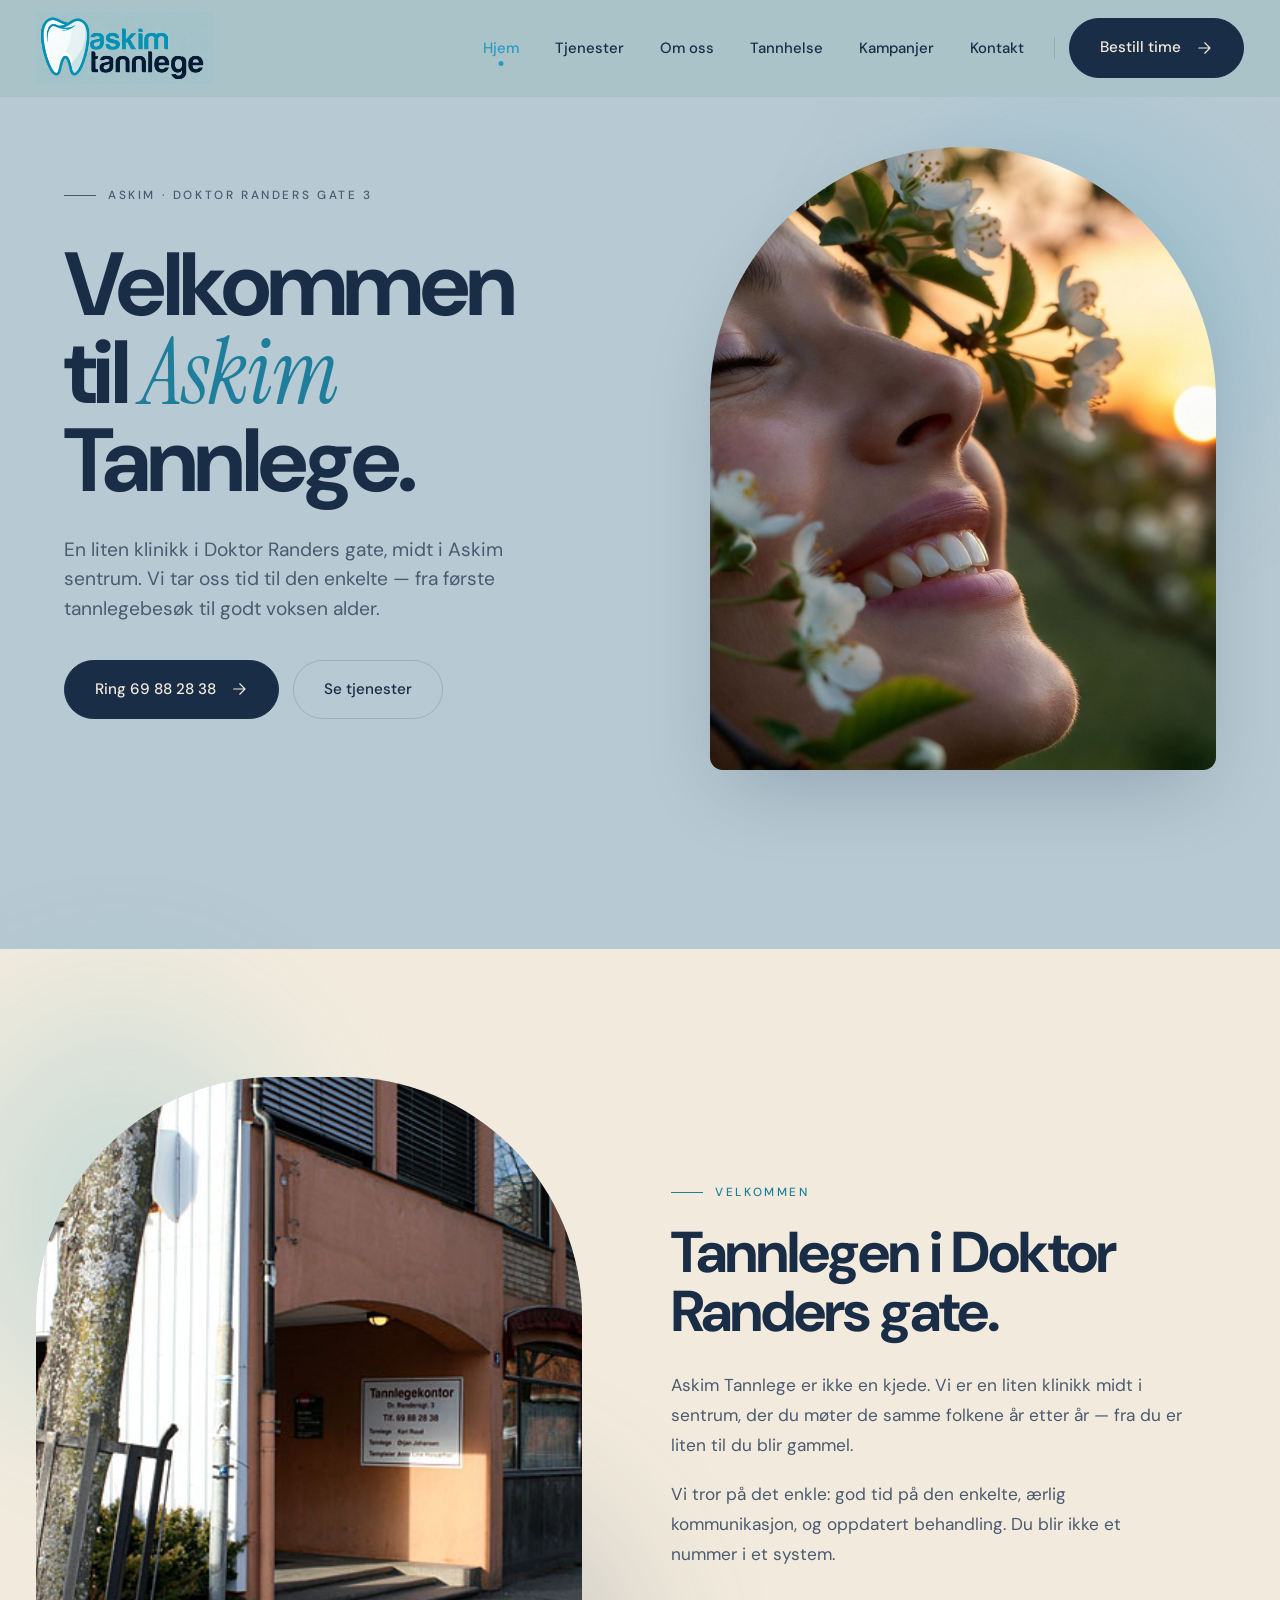
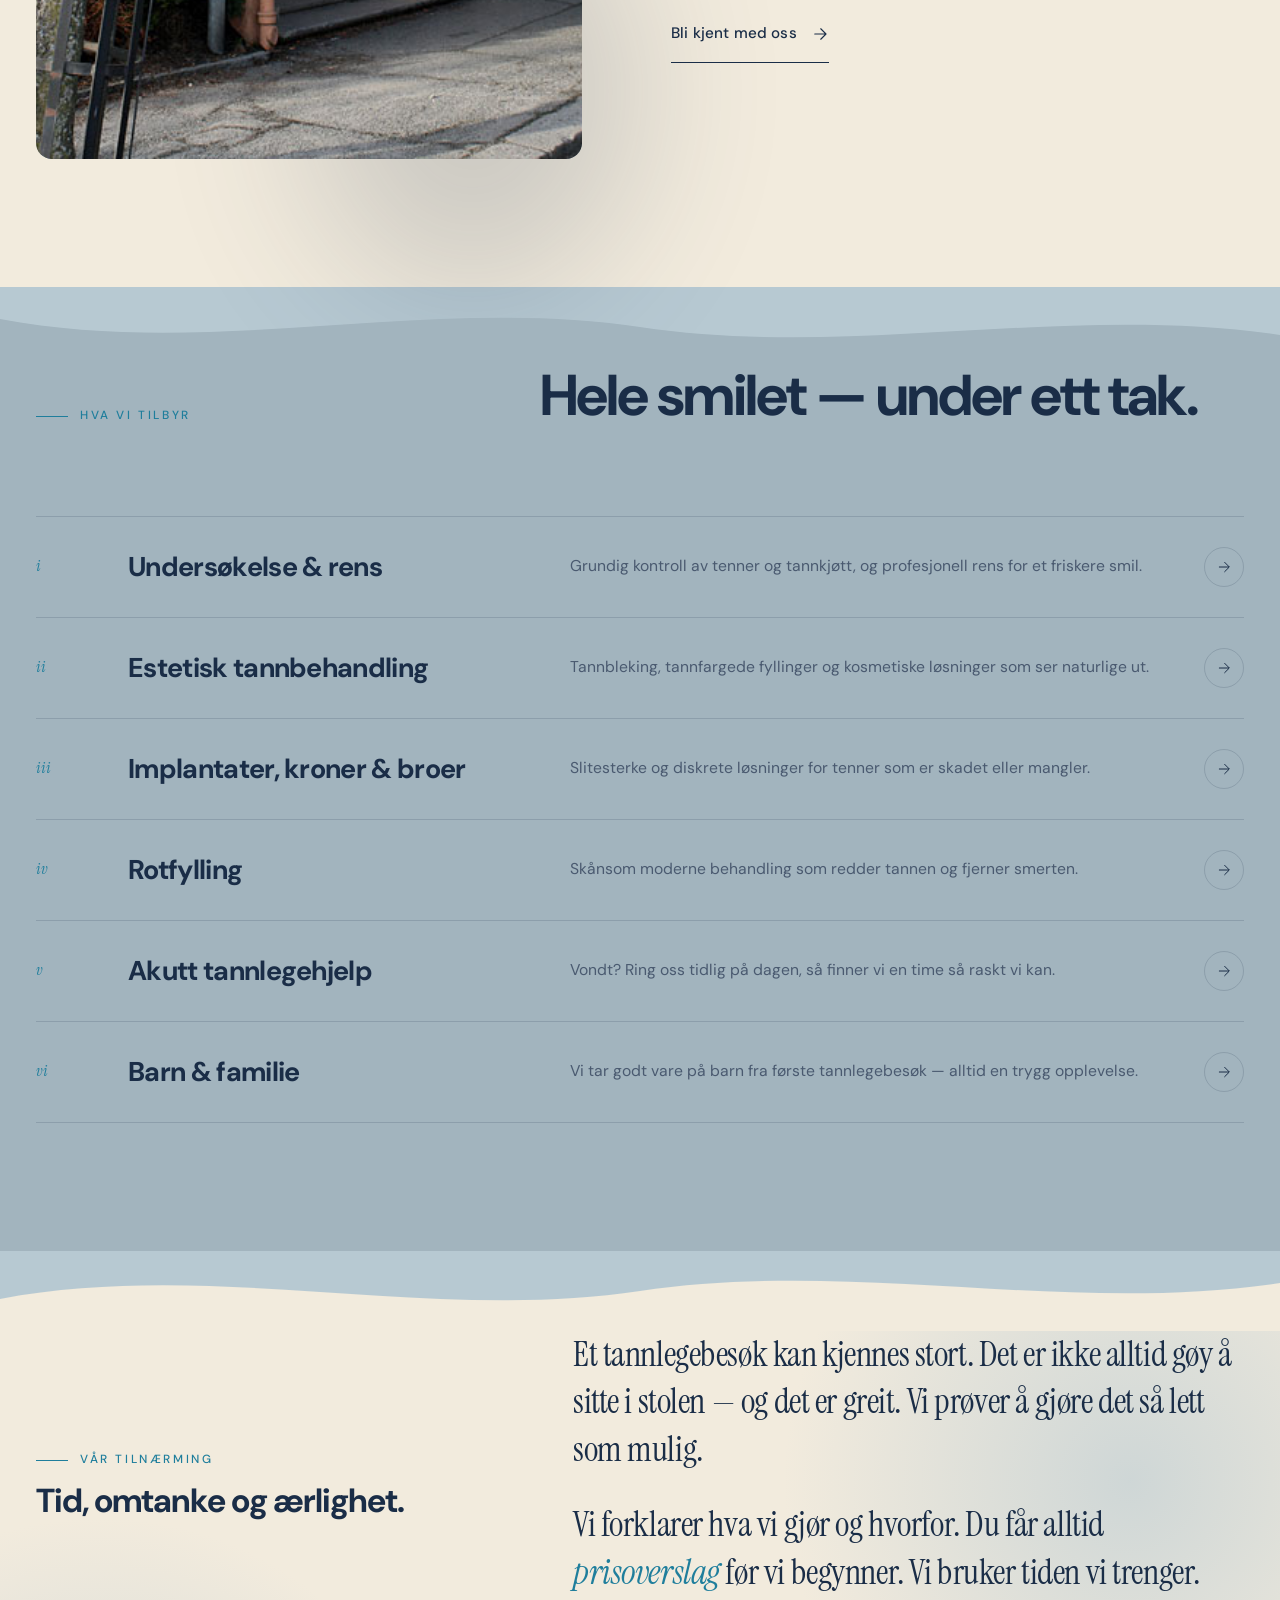
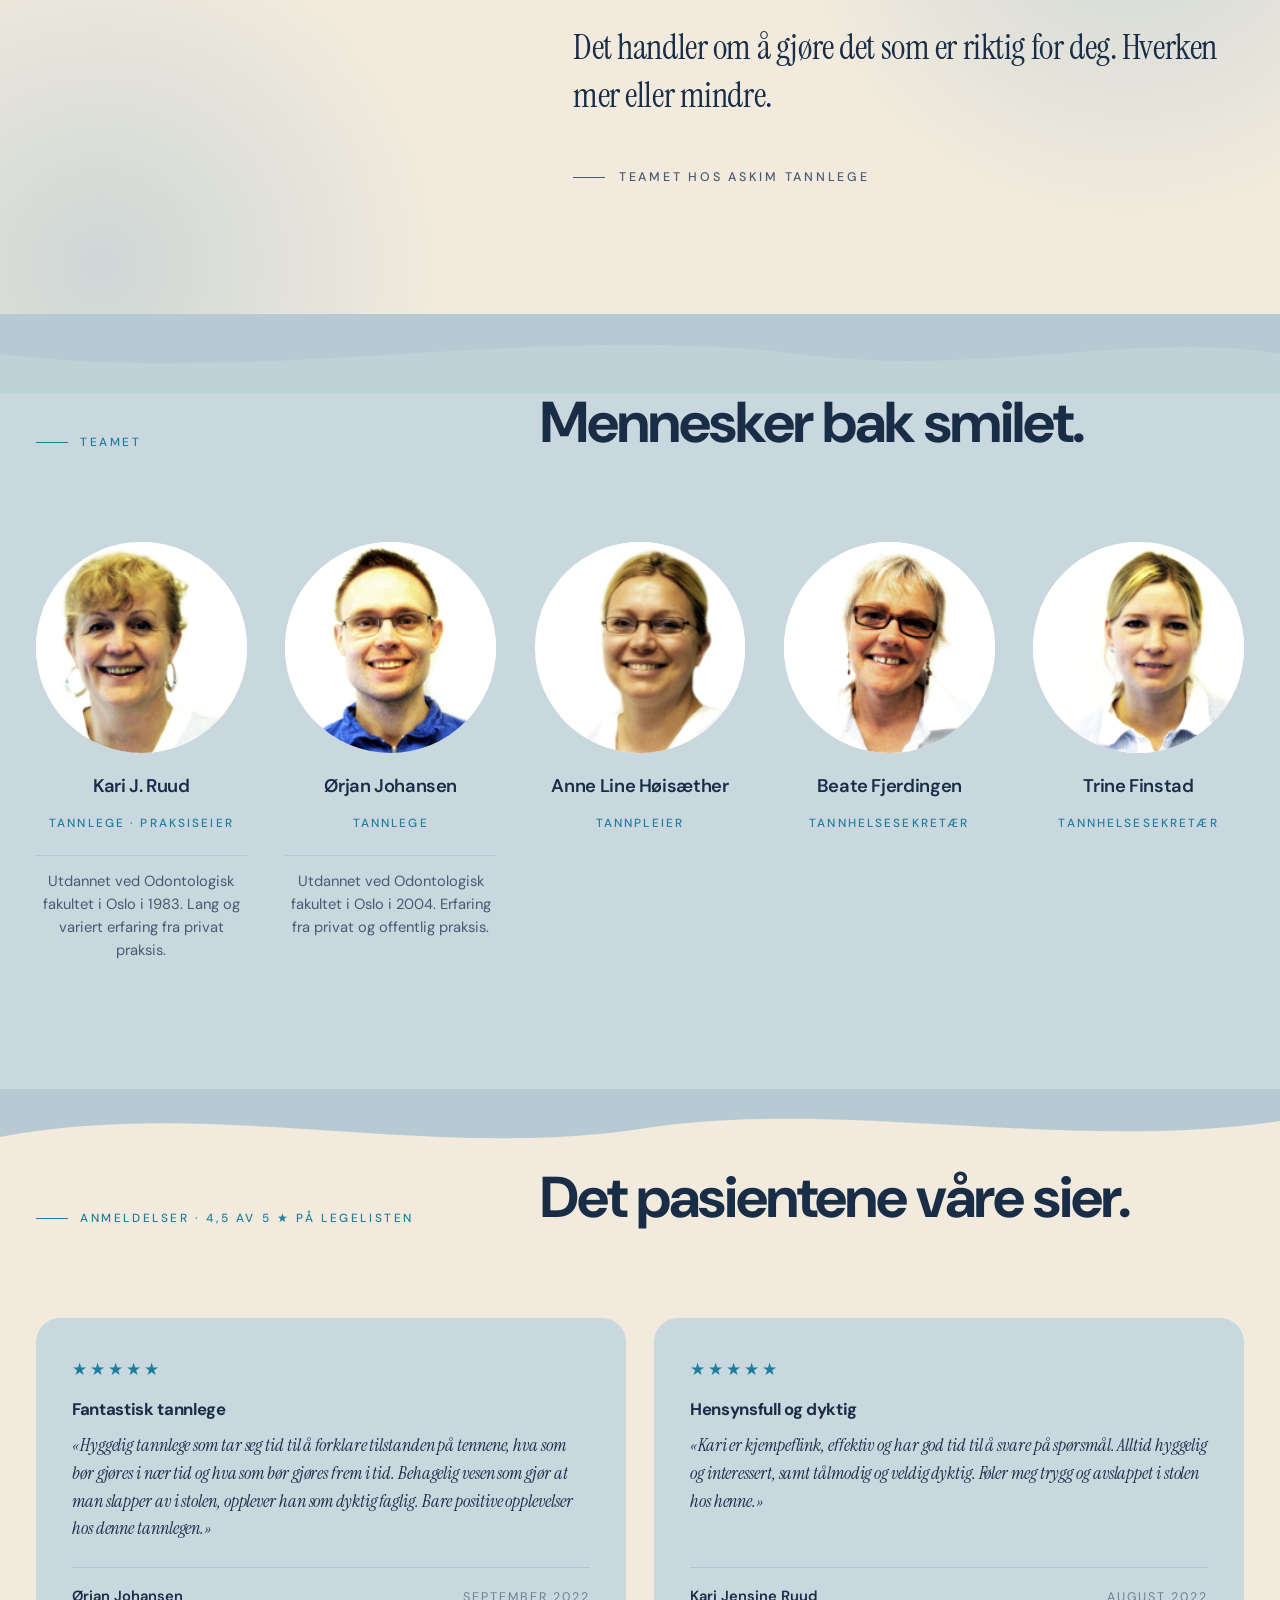
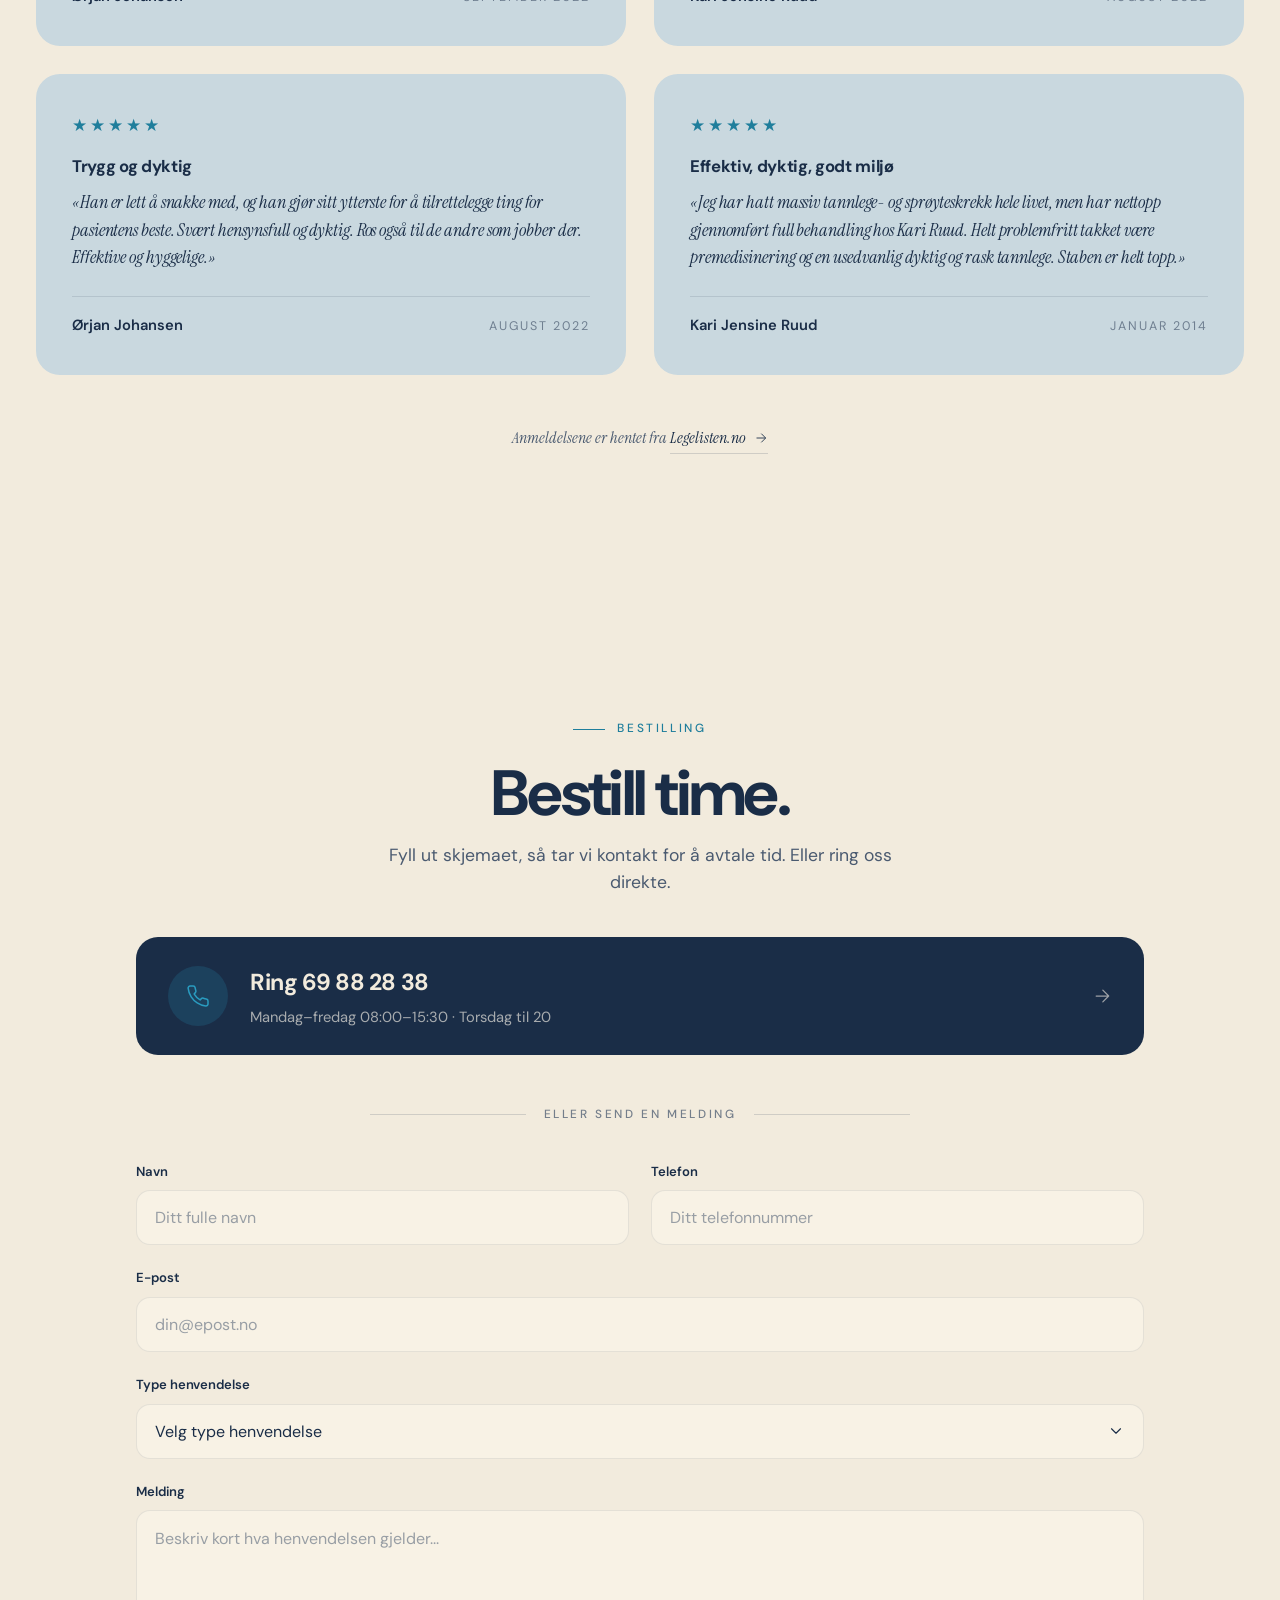
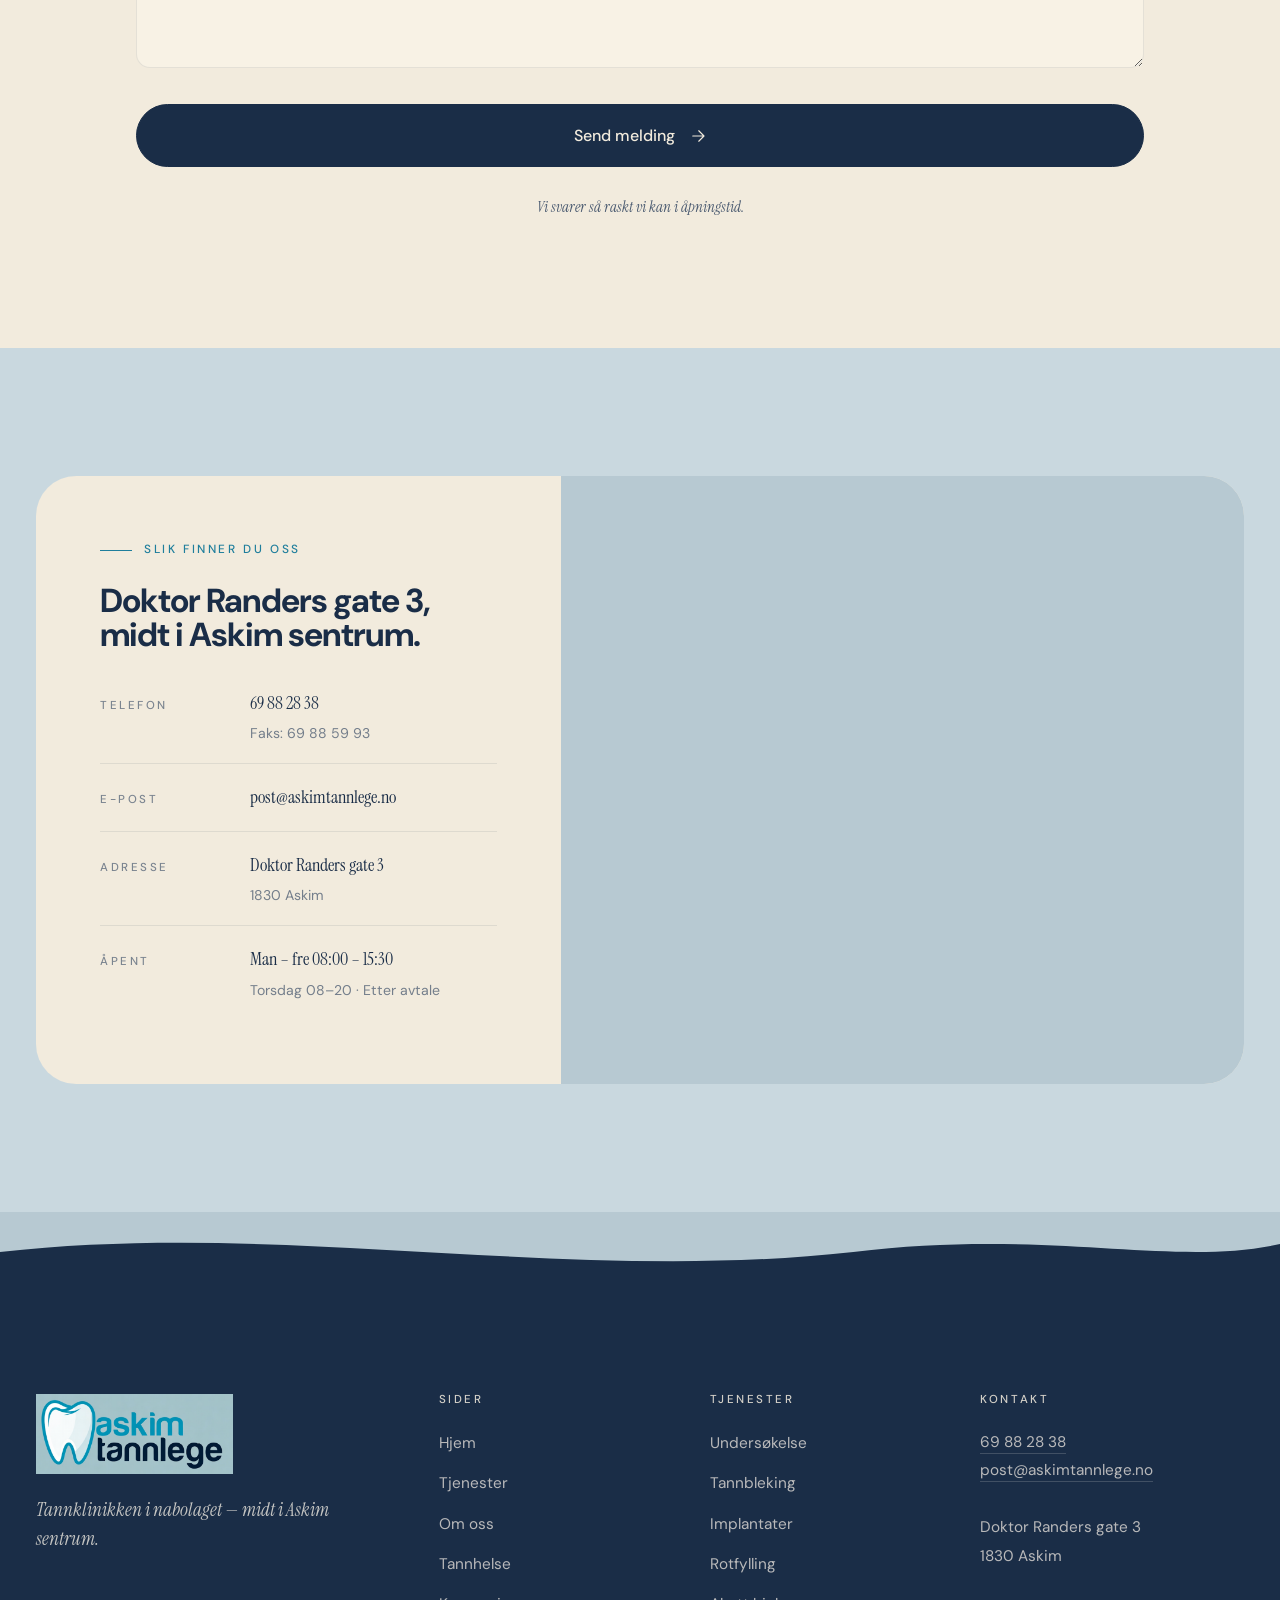
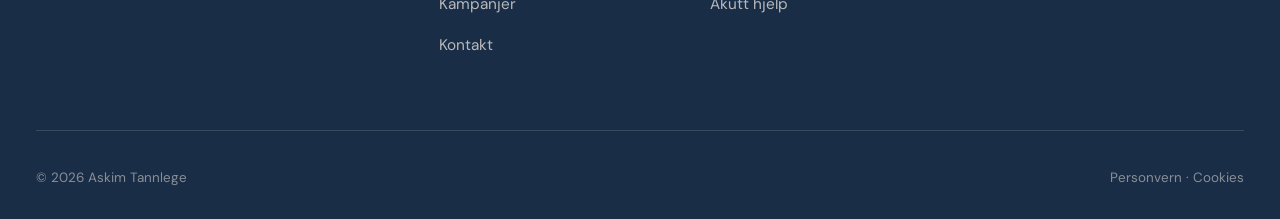
==== index.html @ 73af61c4 "Initial commit — Askim Tannlege nettside Editorial dental clinic website with split hero, team grid," ====
<!DOCTYPE html>
<html lang="nb">
<head>
  <meta charset="UTF-8">
  <meta name="viewport" content="width=device-width, initial-scale=1.0">
  <title>Askim Tannlege — Tannklinikk i Askim sentrum</title>
  <meta name="description" content="Askim Tannlege — en liten klinikk i Doktor Randers gate 3, midt i Askim sentrum.">
  <meta name="theme-color" content="#1A2D47">

  <meta property="og:title" content="Askim Tannlege">
  <meta property="og:description" content="For et godt smil — gjennom hele livet.">
  <meta property="og:type" content="website">
  <meta property="og:image" content="assets/images/hero-smile.jpg">

  <link rel="icon" type="image/png" href="assets/images/logo.png?v=2">
  <link rel="apple-touch-icon" href="assets/images/logo.png?v=2">
  <link rel="preload" as="image" href="assets/images/hero-smile.jpg">

  <link rel="preconnect" href="https://fonts.googleapis.com">
  <link rel="preconnect" href="https://fonts.gstatic.com" crossorigin>
  <link href="https://fonts.googleapis.com/css2?family=Instrument+Serif:ital@0;1&family=DM+Sans:opsz,wght@9..40,400;9..40,500;9..40,600;9..40,700&display=swap" rel="stylesheet">

  <link rel="stylesheet" href="assets/css/styles.css">

  <script type="application/ld+json">
  {
    "@context": "https://schema.org",
    "@type": "Dentist",
    "name": "Askim Tannlege",
    "image": "assets/images/logo.png?v=2",
    "address": {"@type": "PostalAddress", "streetAddress": "Doktor Randers gate 3", "addressLocality": "Askim", "postalCode": "1830", "addressCountry": "NO"},
    "telephone": "+47 69 88 28 38",
    "email": "post@askimtannlege.no",
    "url": "https://www.askimtannlege.no",
    "openingHoursSpecification": [
      {"@type": "OpeningHoursSpecification", "dayOfWeek": ["Monday","Tuesday","Wednesday","Friday"], "opens": "08:00", "closes": "15:30"},
      {"@type": "OpeningHoursSpecification", "dayOfWeek": "Thursday", "opens": "08:00", "closes": "20:00"}
    ]
  }
  </script>
</head>
<body>

  <!-- SVG defs (reused tooth icon) -->
  <svg width="0" height="0" style="position:absolute" aria-hidden="true">
    <defs>
      <symbol id="tooth" viewBox="0 0 100 110">
        <path d="M50 6 C 26 6, 12 22, 12 44 C 12 62, 20 78, 28 95 C 32 104, 36 106, 40 106 C 44 106, 46 96, 47 82 C 48 73, 49 71, 50 71 C 51 71, 52 73, 53 82 C 54 96, 56 106, 60 106 C 64 106, 68 104, 72 95 C 80 78, 88 62, 88 44 C 88 22, 74 6, 50 6 Z"
          fill="#FFFFFF" stroke="#2A9CC0" stroke-width="2.4" stroke-linejoin="round"/>
        <path d="M28 25 C 32 17, 40 13, 48 16" stroke="#FFFFFF" stroke-width="3.2" fill="none" stroke-linecap="round" opacity="0.9"/>
        <path d="M24 36 C 26 30, 30 26, 34 24" stroke="#FFFFFF" stroke-width="2" fill="none" stroke-linecap="round" opacity="0.5"/>
      </symbol>
      <symbol id="arr" viewBox="0 0 24 24">
        <path d="M5 12h14M13 5l7 7-7 7" fill="none" stroke="currentColor" stroke-width="1.5" stroke-linecap="round" stroke-linejoin="round"/>
      </symbol>
    </defs>
  </svg>

  <!-- Header -->
  <header class="site-header transparent" data-hero-mode>
    <div class="wrap header-row">
      <a href="index.html" class="brand">
        <img src="assets/images/logo.png?v=2" alt="Askim Tannlege">
      </a>

      <nav class="nav" aria-label="Hovedmeny">
        <a href="index.html" class="active">Hjem</a>
        <a href="tjenester.html">Tjenester</a>
        <a href="om.html">Om oss</a>
        <a href="info.html">Tannhelse</a>
        <a href="kampanjer.html">Kampanjer</a>
        <a href="hvor.html">Kontakt</a>
        <span class="nav-divider"></span>
        <span class="nav-cta">
          <a href="#bestill" class="btn btn-dark">Bestill time<span class="arr"><svg><use href="#arr"/></svg></span></a>
        </span>
      </nav>

      <button class="menu-toggle" aria-label="Åpne meny" aria-expanded="false">
        <span></span><span></span><span></span>
      </button>
    </div>
  </header>

  <!-- Hero -->
  <section class="hero">
    <div class="hero-grid">
      <div class="hero-left">
        <span class="hero-eyebrow">Askim · Doktor Randers gate 3</span>
        <h1>Velkommen til <span class="it">Askim</span> Tannlege.</h1>
        <p class="hero-lede">En liten klinikk i Doktor Randers gate, midt i Askim sentrum. Vi tar oss tid til den enkelte — fra første tannlegebesøk til godt voksen alder.</p>
        <div class="hero-cta">
          <a href="tel:+4769882838" class="btn btn-dark">
            Ring 69 88 28 38
            <span class="arr"><svg><use href="#arr"/></svg></span>
          </a>
          <a href="tjenester.html" class="btn btn-outline">Se tjenester</a>
        </div>
      </div>
      <div class="hero-right">
        <div class="hero-right-deco"></div>
        <img class="hero-right-img" src="assets/images/hero-smile.jpg" alt="Et naturlig smil i ettermiddagslys">
      </div>
    </div>
  </section>

  <!-- Welcome -->
  <section class="welcome">
    <div class="wrap">
      <div class="welcome-grid">
        <div style="position:relative;">
          <div class="welcome-img-deco d1"></div>
          <div class="welcome-img-deco d2"></div>
          <figure class="welcome-img reveal">
            <img src="assets/images/clinic-exterior.jpg" alt="Inngangen til Askim Tannlege i Doktor Randers gate 3" loading="lazy">
          </figure>
        </div>

        <div class="welcome-text reveal">
          <span class="eyebrow">Velkommen</span>
          <h2>Tannlegen i Doktor Randers gate.</h2>
          <p>Askim Tannlege er ikke en kjede. Vi er en liten klinikk midt i sentrum, der du møter de samme folkene år etter år — fra du er liten til du blir gammel.</p>
          <p>Vi tror på det enkle: god tid på den enkelte, ærlig kommunikasjon, og oppdatert behandling. Du blir ikke et nummer i et system.</p>
          <a href="om.html" class="btn btn-link">
            Bli kjent med oss
            <span class="arr"><svg><use href="#arr"/></svg></span>
          </a>
        </div>
      </div>
    </div>
  </section>

  <!-- Wave: cream → blue -->
  <div class="wave" aria-hidden="true">
    <svg viewBox="0 0 1440 80" preserveAspectRatio="none">
      <path d="M0,32 C240,72 480,8 720,40 C960,72 1200,16 1440,48 L1440,80 L0,80 Z" fill="#A2B4BE"/>
    </svg>
  </div>

  <!-- Treatments -->
  <section class="treatments" style="padding-top:0;">
    <div class="wrap">
      <div class="section-head reveal">
        <span class="eyebrow">Hva vi tilbyr</span>
        <h2>Hele smilet — under ett tak.</h2>
      </div>

      <div class="treatments-list reveal">
        <a class="treatment" href="tjenester.html">
          <div class="treatment-num">i</div>
          <div class="treatment-title">Undersøkelse &amp; rens</div>
          <div class="treatment-desc">Grundig kontroll av tenner og tannkjøtt, og profesjonell rens for et friskere smil.</div>
          <div class="treatment-arr"><svg><use href="#arr"/></svg></div>
        </a>
        <a class="treatment" href="tjenester.html">
          <div class="treatment-num">ii</div>
          <div class="treatment-title">Estetisk tannbehandling</div>
          <div class="treatment-desc">Tannbleking, tannfargede fyllinger og kosmetiske løsninger som ser naturlige ut.</div>
          <div class="treatment-arr"><svg><use href="#arr"/></svg></div>
        </a>
        <a class="treatment" href="tjenester.html">
          <div class="treatment-num">iii</div>
          <div class="treatment-title">Implantater, kroner &amp; broer</div>
          <div class="treatment-desc">Slitesterke og diskrete løsninger for tenner som er skadet eller mangler.</div>
          <div class="treatment-arr"><svg><use href="#arr"/></svg></div>
        </a>
        <a class="treatment" href="tjenester.html">
          <div class="treatment-num">iv</div>
          <div class="treatment-title">Rotfylling</div>
          <div class="treatment-desc">Skånsom moderne behandling som redder tannen og fjerner smerten.</div>
          <div class="treatment-arr"><svg><use href="#arr"/></svg></div>
        </a>
        <a class="treatment" href="tjenester.html">
          <div class="treatment-num">v</div>
          <div class="treatment-title">Akutt tannlegehjelp</div>
          <div class="treatment-desc">Vondt? Ring oss tidlig på dagen, så finner vi en time så raskt vi kan.</div>
          <div class="treatment-arr"><svg><use href="#arr"/></svg></div>
        </a>
        <a class="treatment" href="tjenester.html">
          <div class="treatment-num">vi</div>
          <div class="treatment-title">Barn &amp; familie</div>
          <div class="treatment-desc">Vi tar godt vare på barn fra første tannlegebesøk — alltid en trygg opplevelse.</div>
          <div class="treatment-arr"><svg><use href="#arr"/></svg></div>
        </a>
      </div>
    </div>
  </section>

  <!-- Wave: blue → cream -->
  <div class="wave" aria-hidden="true">
    <svg viewBox="0 0 1440 80" preserveAspectRatio="none">
      <path d="M0,48 C240,8 480,72 720,40 C960,8 1200,64 1440,32 L1440,80 L0,80 Z" fill="#F2EBDD"/>
    </svg>
  </div>

  <!-- Manifesto -->
  <section class="manifesto" style="padding-top:0;">
    <div class="manifesto-deco d1"></div>
    <div class="manifesto-deco d2"></div>

    <div class="wrap">
      <div class="manifesto-grid">
        <div class="manifesto-meta reveal">
          <span class="eyebrow">Vår tilnærming</span>
          <h2>Tid, omtanke og ærlighet.</h2>
        </div>

        <div class="manifesto-body reveal">
          <p>Et tannlegebesøk kan kjennes stort. Det er ikke alltid gøy å sitte i stolen — og det er greit. Vi prøver å gjøre det så lett som mulig.</p>
          <p>Vi forklarer hva vi gjør og hvorfor. Du får alltid <em>prisoverslag</em> før vi begynner. Vi bruker tiden vi trenger.</p>
          <p>Det handler om å gjøre det som er riktig for deg. Hverken mer eller mindre.</p>

          <div class="manifesto-sig">Teamet hos Askim Tannlege</div>
        </div>
      </div>
    </div>
  </section>

  <!-- Wave: cream → blue-soft -->
  <div class="wave" aria-hidden="true">
    <svg viewBox="0 0 1440 80" preserveAspectRatio="none">
      <path d="M0,40 C300,72 600,8 900,40 C1100,64 1280,16 1440,40 L1440,80 L0,80 Z" fill="#BDD3D7"/>
    </svg>
  </div>

  <!-- Team -->
  <section class="team-section" style="padding-top:0;">
    <div class="wrap">
      <div class="section-head reveal">
        <span class="eyebrow">Teamet</span>
        <h2>Mennesker bak smilet.</h2>
      </div>

      <div class="team-grid reveal">
        <div class="member">
          <div class="member-portrait"><img src="assets/images/team/kari.png" alt="Kari J. Ruud" loading="lazy"></div>
          <div class="member-info">
            <div class="member-name">Kari J. Ruud</div>
            <div class="member-role">Tannlege · Praksiseier</div>
          </div>
          <p class="member-bio">Utdannet ved Odontologisk fakultet i Oslo i 1983. Lang og variert erfaring fra privat praksis.</p>
        </div>
        <div class="member">
          <div class="member-portrait"><img src="assets/images/team/orjan.png" alt="Ørjan Johansen" loading="lazy"></div>
          <div class="member-info">
            <div class="member-name">Ørjan Johansen</div>
            <div class="member-role">Tannlege</div>
          </div>
          <p class="member-bio">Utdannet ved Odontologisk fakultet i Oslo i 2004. Erfaring fra privat og offentlig praksis.</p>
        </div>
        <div class="member">
          <div class="member-portrait"><img src="assets/images/team/anne-line.png" alt="Anne Line Høisæther" loading="lazy"></div>
          <div class="member-info">
            <div class="member-name">Anne Line Høisæther</div>
            <div class="member-role">Tannpleier</div>
          </div>
        </div>
        <div class="member">
          <div class="member-portrait"><img src="assets/images/team/beate.png" alt="Beate Fjerdingen" loading="lazy"></div>
          <div class="member-info">
            <div class="member-name">Beate Fjerdingen</div>
            <div class="member-role">Tannhelsesekretær</div>
          </div>
        </div>
        <div class="member">
          <div class="member-portrait"><img src="assets/images/team/trine.png" alt="Trine Finstad" loading="lazy"></div>
          <div class="member-info">
            <div class="member-name">Trine Finstad</div>
            <div class="member-role">Tannhelsesekretær</div>
          </div>
        </div>
      </div>
    </div>
  </section>

  <!-- Wave: blue-soft → cream -->
  <div class="wave" aria-hidden="true">
    <svg viewBox="0 0 1440 80" preserveAspectRatio="none"><path d="M0,48 C240,8 480,72 720,40 C940,8 1200,64 1440,32 L1440,80 L0,80 Z" fill="#F2EBDD"/></svg>
  </div>

  <!-- Reviews -->
  <section class="reviews-section">
    <div class="wrap">
      <div class="section-head reveal">
        <span class="eyebrow">Anmeldelser · 4,5 av 5 ★ på Legelisten</span>
        <h2>Det pasientene våre sier.</h2>
      </div>

      <div class="reviews-grid reveal">

        <article class="review-card">
          <div class="review-stars" aria-label="5 av 5 stjerner">★★★★★</div>
          <h3 class="review-title">Fantastisk tannlege</h3>
          <p class="review-quote">«Hyggelig tannlege som tar seg tid til å forklare tilstanden på tennene, hva som bør gjøres i nær tid og hva som bør gjøres frem i tid. Behagelig vesen som gjør at man slapper av i stolen, opplever han som dyktig faglig. Bare positive opplevelser hos denne tannlegen.»</p>
          <footer class="review-meta">
            <strong>Ørjan Johansen</strong>
            <span>September 2022</span>
          </footer>
        </article>

        <article class="review-card">
          <div class="review-stars" aria-label="5 av 5 stjerner">★★★★★</div>
          <h3 class="review-title">Hensynsfull og dyktig</h3>
          <p class="review-quote">«Kari er kjempeflink, effektiv og har god tid til å svare på spørsmål. Alltid hyggelig og interessert, samt tålmodig og veldig dyktig. Føler meg trygg og avslappet i stolen hos henne.»</p>
          <footer class="review-meta">
            <strong>Kari Jensine Ruud</strong>
            <span>August 2022</span>
          </footer>
        </article>

        <article class="review-card">
          <div class="review-stars" aria-label="5 av 5 stjerner">★★★★★</div>
          <h3 class="review-title">Trygg og dyktig</h3>
          <p class="review-quote">«Han er lett å snakke med, og han gjør sitt ytterste for å tilrettelegge ting for pasientens beste. Svært hensynsfull og dyktig. Ros også til de andre som jobber der. Effektive og hyggelige.»</p>
          <footer class="review-meta">
            <strong>Ørjan Johansen</strong>
            <span>August 2022</span>
          </footer>
        </article>

        <article class="review-card">
          <div class="review-stars" aria-label="5 av 5 stjerner">★★★★★</div>
          <h3 class="review-title">Effektiv, dyktig, godt miljø</h3>
          <p class="review-quote">«Jeg har hatt massiv tannlege- og sprøyteskrekk hele livet, men har nettopp gjennomført full behandling hos Kari Ruud. Helt problemfritt takket være premedisinering og en usedvanlig dyktig og rask tannlege. Staben er helt topp.»</p>
          <footer class="review-meta">
            <strong>Kari Jensine Ruud</strong>
            <span>Januar 2014</span>
          </footer>
        </article>

      </div>

      <p class="reviews-source reveal">
        Anmeldelsene er hentet fra
        <a href="https://www.legelisten.no/klinikker/5341-askimtannlege" target="_blank" rel="noopener">
          Legelisten.no
          <span class="arr"><svg><use href="#arr"/></svg></span>
        </a>
      </p>
    </div>
  </section>

  <!-- Bestill time -->
  <section class="book-section" id="bestill">
    <div class="wrap-sm">
      <div class="book-head reveal">
        <span class="eyebrow">Bestilling</span>
        <h2>Bestill time.</h2>
        <p>Fyll ut skjemaet, så tar vi kontakt for å avtale tid. Eller ring oss direkte.</p>
      </div>

      <a href="tel:+4769882838" class="phone-card reveal">
        <span class="phone-icon" aria-hidden="true">
          <svg viewBox="0 0 24 24" fill="none" stroke="currentColor" stroke-width="1.5"><path d="M22 16.92v3a2 2 0 0 1-2.18 2 19.79 19.79 0 0 1-8.63-3.07 19.5 19.5 0 0 1-6-6 19.79 19.79 0 0 1-3.07-8.67A2 2 0 0 1 4.11 2h3a2 2 0 0 1 2 1.72 12.84 12.84 0 0 0 .7 2.81 2 2 0 0 1-.45 2.11L8.09 9.91a16 16 0 0 0 6 6l1.27-1.27a2 2 0 0 1 2.11-.45 12.84 12.84 0 0 0 2.81.7A2 2 0 0 1 22 16.92z" stroke-linecap="round" stroke-linejoin="round"/></svg>
        </span>
        <div class="phone-text">
          <strong>Ring 69 88 28 38</strong>
          <span>Mandag–fredag 08:00–15:30 · Torsdag til 20</span>
        </div>
        <span class="phone-arr"><svg><use href="#arr"/></svg></span>
      </a>

      <div class="form-divider reveal">
        <span>Eller send en melding</span>
      </div>

      <form class="book-form reveal" data-mailto="post@askimtannlege.no">
        <div class="form-row">
          <label class="form-field">
            <span>Navn</span>
            <input type="text" name="navn" placeholder="Ditt fulle navn" required>
          </label>
          <label class="form-field">
            <span>Telefon</span>
            <input type="tel" name="telefon" placeholder="Ditt telefonnummer" required>
          </label>
        </div>

        <label class="form-field">
          <span>E-post</span>
          <input type="email" name="epost" placeholder="din@epost.no">
        </label>

        <label class="form-field">
          <span>Type henvendelse</span>
          <select name="type" required>
            <option value="" disabled selected>Velg type henvendelse</option>
            <option value="Rutinekontroll">Rutinekontroll</option>
            <option value="Tannrens">Tannrens</option>
            <option value="Akutt tannlegehjelp">Akutt tannlegehjelp</option>
            <option value="Tannbleking / estetikk">Tannbleking / estetikk</option>
            <option value="Implantater, kroner og broer">Implantater, kroner og broer</option>
            <option value="Rotfylling">Rotfylling</option>
            <option value="Ny pasient">Ny pasient</option>
            <option value="Annet">Annet</option>
          </select>
        </label>

        <label class="form-field">
          <span>Melding</span>
          <textarea name="melding" rows="5" placeholder="Beskriv kort hva henvendelsen gjelder..."></textarea>
        </label>

        <button type="submit" class="btn btn-dark btn-submit">
          Send melding
          <span class="arr"><svg><use href="#arr"/></svg></span>
        </button>

        <p class="form-note">Vi svarer så raskt vi kan i åpningstid.</p>
      </form>
    </div>
  </section>

  <!-- Map -->
  <section class="map-section">
    <div class="wrap">
      <div class="map-block reveal">
        <div class="map-info">
          <span class="eyebrow">Slik finner du oss</span>
          <h3>Doktor Randers gate 3,<br>midt i Askim sentrum.</h3>

          <dl>
            <div class="map-info-row"><dt>Telefon</dt><dd><a href="tel:+4769882838">69 88 28 38</a><span class="small">Faks: 69 88 59 93</span></dd></div>
            <div class="map-info-row"><dt>E-post</dt><dd><a href="mailto:post@askimtannlege.no">post@askimtannlege.no</a></dd></div>
            <div class="map-info-row"><dt>Adresse</dt><dd>Doktor Randers gate 3<span class="small">1830 Askim</span></dd></div>
            <div class="map-info-row"><dt>Åpent</dt><dd>Man – fre 08:00 – 15:30<span class="small">Torsdag 08–20 · Etter avtale</span></dd></div>
          </dl>
        </div>
        <div class="map-frame">
          <iframe
            src="https://www.google.com/maps?q=Doktor+Randers+gate+3,+1830+Askim&output=embed"
            loading="lazy"
            referrerpolicy="no-referrer-when-downgrade"
            title="Kart til Askim Tannlege"></iframe>
        </div>
      </div>
    </div>
  </section>

  <!-- Wave: blue-soft → navy -->
  <div class="wave" aria-hidden="true">
    <svg viewBox="0 0 1440 80" preserveAspectRatio="none">
      <path d="M0,40 C320,8 640,72 960,40 C1180,16 1320,56 1440,32 L1440,80 L0,80 Z" fill="#1A2D47"/>
    </svg>
  </div>

  <!-- Footer -->
  <footer class="site-footer">
    <div class="wrap">
      <div class="footer-top">
        <div>
          <div class="footer-brand">
            <img src="assets/images/logo.png?v=2" alt="Askim Tannlege">
          </div>
          <p class="footer-tag">Tannklinikken i nabolaget — midt i Askim sentrum.</p>
        </div>
        <div>
          <h4>Sider</h4>
          <ul>
            <li><a href="index.html">Hjem</a></li>
            <li><a href="tjenester.html">Tjenester</a></li>
            <li><a href="om.html">Om oss</a></li>
            <li><a href="info.html">Tannhelse</a></li>
            <li><a href="kampanjer.html">Kampanjer</a></li>
            <li><a href="hvor.html">Kontakt</a></li>
          </ul>
        </div>
        <div>
          <h4>Tjenester</h4>
          <ul>
            <li><a href="tjenester.html">Undersøkelse</a></li>
            <li><a href="tjenester.html">Tannbleking</a></li>
            <li><a href="tjenester.html">Implantater</a></li>
            <li><a href="tjenester.html">Rotfylling</a></li>
            <li><a href="tjenester.html">Akutt hjelp</a></li>
          </ul>
        </div>
        <div>
          <h4>Kontakt</h4>
          <div class="footer-contact">
            <a href="tel:+4769882838">69 88 28 38</a><br>
            <a href="mailto:post@askimtannlege.no">post@askimtannlege.no</a><br><br>
            Doktor Randers gate 3<br>
            1830 Askim
          </div>
        </div>
      </div>

      <div class="footer-bottom">
        <div>© <span id="year"></span> Askim Tannlege</div>
        <div>Personvern · Cookies</div>
      </div>
    </div>
  </footer>

  <script>document.getElementById('year').textContent = new Date().getFullYear();</script>
  <script src="assets/js/script.js"></script>
</body>
</html>
---- assets/css/styles.css ----
/* ============================================
   Askim Tannlege — flowing edition
   Palette pulled from logo: dusty blue + teal + navy
   ============================================ */

:root {
  /* Palette */
  --blue:        #B7C9D2;   /* page bg — slightly lighter than logo */
  --blue-soft:   #C9D8DF;   /* lighter blue */
  --blue-deep:   #A2B4BE;   /* deeper dust */
  --logo-bg:     #AAC3C9;   /* exact logo background — used in header */
  --cream:       #F2EBDD;   /* warm contrast */
  --cream-soft:  #F8F2E5;
  --teal:        #2A9CC0;   /* logo tooth */
  --teal-deep:   #1F7E9C;
  --navy:        #1A2D47;   /* logo "tannlege" */
  --navy-deep:   #0E1B30;
  --ink:         #1A2D47;
  --ink-2:       #4A5A70;
  --rule:        rgba(26, 45, 71, 0.16);
  --rule-2:      rgba(26, 45, 71, 0.09);
  --paper:       #F8F2E5;

  /* Type */
  --serif: 'Instrument Serif', 'Times New Roman', serif;
  --sans:  'DM Sans', -apple-system, BlinkMacSystemFont, 'Segoe UI', sans-serif;

  /* Layout */
  --container: 1320px;
  --container-sm: 1080px;
  --header-h: 96px;
  --easing: cubic-bezier(0.22, 1, 0.36, 1);
  --easing-bounce: cubic-bezier(0.34, 1.56, 0.64, 1);
}

* { margin: 0; padding: 0; box-sizing: border-box; }

html {
  scroll-behavior: smooth;
  scroll-padding-top: var(--header-h);
}

body {
  font-family: var(--sans);
  font-size: 17px;
  line-height: 1.65;
  color: var(--ink);
  background: var(--blue);
  -webkit-font-smoothing: antialiased;
  -moz-osx-font-smoothing: grayscale;
  overflow-x: hidden;
}

img { max-width: 100%; height: auto; display: block; }

a { color: var(--ink); text-decoration: none; transition: color 0.3s var(--easing), opacity 0.3s var(--easing); }
a:hover { color: var(--teal); }

::selection { background: var(--navy); color: var(--cream); }
:focus-visible { outline: 2px solid var(--teal); outline-offset: 4px; border-radius: 4px; }

/* Typography — sans-led, matching the logo */
h1, h2, h3, h4 {
  font-family: var(--sans);
  font-weight: 700;
  color: var(--ink);
  line-height: 1.02;
  letter-spacing: -0.035em;
}

h1 { font-size: clamp(2.8rem, 7.2vw, 6rem); font-weight: 700; }
h2 { font-size: clamp(2rem, 4.6vw, 3.6rem); font-weight: 700; }
h3 { font-size: clamp(1.4rem, 2.4vw, 1.8rem); font-weight: 600; letter-spacing: -0.02em; }
h4 { font-size: 1.1rem; font-weight: 600; }

p { color: var(--ink-2); }

/* Italic serif used as accent */
.it {
  font-family: var(--serif);
  font-style: italic;
  font-weight: 400;
  letter-spacing: -0.01em;
}

.serif { font-family: var(--serif); }

/* Containers */
.wrap {
  max-width: var(--container);
  margin: 0 auto;
  padding: 0 36px;
}
.wrap-sm {
  max-width: var(--container-sm);
  margin: 0 auto;
  padding: 0 36px;
}
@media (max-width: 720px) {
  .wrap, .wrap-sm { padding: 0 22px; }
}

/* Eyebrow */
.eyebrow {
  display: inline-flex;
  align-items: center;
  gap: 12px;
  font-family: var(--sans);
  font-size: 0.74rem;
  font-weight: 500;
  letter-spacing: 0.22em;
  text-transform: uppercase;
  color: var(--teal-deep);
}
.eyebrow::before {
  content: '';
  width: 32px;
  height: 1px;
  background: currentColor;
}
.eyebrow.bare::before { display: none; }
.eyebrow.on-dark { color: rgba(245, 239, 230, 0.7); }

/* Buttons */
.btn {
  display: inline-flex;
  align-items: center;
  gap: 14px;
  font-family: var(--sans);
  font-size: 0.95rem;
  font-weight: 500;
  padding: 16px 30px;
  border-radius: 999px;
  border: 1px solid transparent;
  cursor: pointer;
  transition: all 0.35s var(--easing);
  white-space: nowrap;
  text-decoration: none;
}
.btn .arr {
  display: inline-flex;
  align-items: center;
  justify-content: center;
  width: 18px;
  height: 18px;
  transition: transform 0.35s var(--easing);
}
.btn .arr svg { width: 100%; height: 100%; }
.btn:hover .arr { transform: translateX(5px); }

.btn-dark {
  background: var(--navy);
  color: var(--cream);
  border-color: var(--navy);
}
.btn-dark:hover {
  background: var(--teal);
  border-color: var(--teal);
  color: white;
  transform: translateY(-2px);
}

.btn-teal {
  background: var(--teal);
  color: white;
  border-color: var(--teal);
}
.btn-teal:hover {
  background: var(--teal-deep);
  border-color: var(--teal-deep);
  transform: translateY(-2px);
}

.btn-outline {
  background: transparent;
  color: var(--ink);
  border-color: var(--rule);
}
.btn-outline:hover {
  background: var(--ink);
  border-color: var(--ink);
  color: var(--cream);
  transform: translateY(-2px);
}

.btn-light {
  background: var(--cream);
  color: var(--ink);
  border-color: var(--cream);
}
.btn-light:hover {
  background: transparent;
  color: var(--cream);
  border-color: var(--cream);
}

.btn-link {
  background: transparent;
  color: var(--ink);
  padding: 16px 0;
  border-radius: 0;
  border-width: 0 0 1px 0;
  border-color: var(--ink);
  letter-spacing: 0.01em;
}
.btn-link:hover {
  color: var(--teal);
  border-color: var(--teal);
}

/* ============================================
   Header
   ============================================ */
.site-header {
  position: fixed;
  top: 0;
  left: 0;
  right: 0;
  z-index: 90;
  background: var(--logo-bg);
  transition: border-color 0.4s var(--easing), box-shadow 0.4s var(--easing);
  border-bottom: 1px solid transparent;
}

.site-header.solid {
  border-bottom-color: var(--rule-2);
  box-shadow: 0 1px 0 rgba(26, 45, 71, 0.04);
}

.header-row {
  height: var(--header-h);
  display: flex;
  align-items: center;
  justify-content: space-between;
  gap: 32px;
}

.brand {
  display: flex;
  align-items: center;
  gap: 12px;
  text-decoration: none;
  flex-shrink: 0;
}
.brand img {
  height: 72px;
  width: auto;
  max-width: min(220px, 50vw);
  border-radius: 0;
  transition: filter 0.35s var(--easing);
}

.nav {
  display: flex;
  align-items: center;
  gap: 4px;
}
.nav > a {
  font-size: 0.93rem;
  font-weight: 500;
  color: var(--ink);
  padding: 10px 16px;
  border-radius: 999px;
  position: relative;
  transition: color 0.3s var(--easing), background 0.3s var(--easing);
}
.nav > a:hover { color: var(--teal); }
.nav > a.active { color: var(--teal); }
.nav > a.active::after {
  content: '';
  position: absolute;
  bottom: 4px;
  left: 50%;
  transform: translateX(-50%);
  width: 5px;
  height: 5px;
  background: currentColor;
  border-radius: 50%;
}

.nav-divider {
  width: 1px;
  height: 22px;
  background: var(--rule);
  margin: 0 10px;
}

.menu-toggle {
  display: none;
  background: transparent;
  border: 0;
  cursor: pointer;
  width: 44px;
  height: 44px;
}
.menu-toggle span {
  display: block;
  width: 22px;
  height: 1.5px;
  background: var(--ink);
  margin: 5px auto;
  transition: transform 0.3s var(--easing), opacity 0.3s ease, background 0.3s ease;
}
.menu-toggle.open span { background: var(--ink) !important; }
.menu-toggle.open span:nth-child(1) { transform: translateY(6.5px) rotate(45deg); }
.menu-toggle.open span:nth-child(2) { opacity: 0; }
.menu-toggle.open span:nth-child(3) { transform: translateY(-6.5px) rotate(-45deg); }

@media (max-width: 1024px) {
  .menu-toggle { display: block; }
  .nav {
    position: fixed;
    inset: 0 0 0 auto;
    width: min(86vw, 380px);
    background: var(--blue-soft);
    flex-direction: column;
    align-items: stretch;
    gap: 0;
    padding: 110px 36px 40px;
    box-shadow: -20px 0 60px rgba(26, 45, 71, 0.18);
    transform: translateX(100%);
    transition: transform 0.5s var(--easing);
  }
  .nav.open { transform: translateX(0); }
  .nav > a {
    padding: 18px 4px;
    font-size: 1.5rem;
    font-family: var(--sans);
    font-weight: 600;
    letter-spacing: -0.02em;
    color: var(--ink) !important;
    border-bottom: 1px solid var(--rule-2);
    border-radius: 0;
  }
  .nav > a.active { color: var(--teal) !important; }
  .nav > a.active::after { display: none; }
  .nav-divider { display: none; }
  .nav-cta { margin-top: 28px; }
  .nav-cta .btn { width: 100%; justify-content: center; }
}

/* ============================================
   Hero — split layout, logo-led
   ============================================ */
.hero {
  position: relative;
  min-height: 88vh;
  background: var(--blue);
  padding-top: var(--header-h);
  display: flex;
  align-items: stretch;
  overflow: hidden;
}

.hero-grid {
  display: grid;
  grid-template-columns: 1.05fr 0.95fr;
  width: 100%;
  align-items: stretch;
}

.hero-left {
  padding: clamp(50px, 7vw, 110px) clamp(36px, 5vw, 90px) clamp(60px, 8vw, 110px);
  display: flex;
  flex-direction: column;
  justify-content: center;
  max-width: 760px;
  margin-left: auto;
  margin-right: 0;
  width: 100%;
  position: relative;
  z-index: 2;
}

.hero-eyebrow {
  font-size: 0.74rem;
  font-weight: 500;
  letter-spacing: 0.22em;
  text-transform: uppercase;
  color: var(--ink-2);
  display: inline-flex;
  align-items: center;
  gap: 12px;
  margin-bottom: 36px;
}
.hero-eyebrow::before {
  content: '';
  width: 32px;
  height: 1px;
  background: currentColor;
}

.hero h1 {
  color: var(--ink);
  font-family: var(--sans);
  font-size: clamp(2.8rem, 7vw, 5.8rem);
  font-weight: 700;
  line-height: 0.98;
  letter-spacing: -0.04em;
  text-wrap: balance;
  margin-bottom: 30px;
}
.hero h1 .it {
  font-family: var(--serif);
  font-style: italic;
  font-weight: 400;
  letter-spacing: -0.01em;
  color: var(--teal-deep);
}

.hero-lede {
  font-size: clamp(1.05rem, 1.6vw, 1.2rem);
  line-height: 1.55;
  color: var(--ink-2);
  max-width: 460px;
  margin-bottom: 36px;
}

.hero-cta {
  display: flex;
  gap: 14px;
  flex-wrap: wrap;
  align-items: center;
}

.hero-right {
  position: relative;
  padding: clamp(36px, 4vw, 60px) clamp(36px, 5vw, 80px) clamp(36px, 4vw, 60px) clamp(20px, 3vw, 50px);
  display: flex;
  align-items: center;
}

.hero-right-deco {
  position: absolute;
  width: 60%;
  aspect-ratio: 1;
  background: var(--teal);
  border-radius: 50%;
  filter: blur(80px);
  opacity: 0.18;
  z-index: 0;
  animation: blob-float 12s ease-in-out infinite;
  top: 5%;
  right: 5%;
  pointer-events: none;
}

.hero-right-img {
  width: 100%;
  height: 100%;
  max-height: 720px;
  min-height: 480px;
  object-fit: cover;
  border-radius: 280px 280px 14px 14px;
  position: relative;
  z-index: 1;
  box-shadow: 0 30px 80px -20px rgba(26, 45, 71, 0.25);
  will-change: filter, transform, opacity;
  transform-origin: center;
}

@media (max-width: 880px) {
  .hero { min-height: auto; padding-bottom: 0; }
  .hero-grid { grid-template-columns: 1fr; }
  .hero-left {
    padding: 50px 24px 30px;
    max-width: 600px;
    margin: 0 auto;
  }
  .hero-right {
    padding: 0 24px 60px;
    max-width: 520px;
    margin: 0 auto;
  }
  .hero-right-img {
    aspect-ratio: 4/5;
    min-height: auto;
    max-height: none;
    border-radius: 240px 240px 12px 12px;
  }
}

/* ============================================
   Wave dividers
   ============================================ */
.wave {
  position: relative;
  width: 100%;
  height: 80px;
  display: block;
  overflow: hidden;
}
.wave svg {
  position: absolute;
  inset: 0;
  width: 100%;
  height: 100%;
  display: block;
}
.wave svg path { transition: fill 0.4s var(--easing); }

/* ============================================
   Section base
   ============================================ */
section {
  position: relative;
  padding: clamp(80px, 10vw, 150px) 0;
}

.section-head {
  display: grid;
  grid-template-columns: 1fr 1.6fr;
  gap: clamp(32px, 5vw, 90px);
  margin-bottom: clamp(50px, 7vw, 90px);
  align-items: end;
}
.section-head h2 {
  font-size: clamp(2rem, 4.6vw, 3.6rem);
  font-weight: 700;
  letter-spacing: -0.035em;
  text-wrap: balance;
}
.section-head p {
  font-size: 1.05rem;
  max-width: 520px;
  color: var(--ink-2);
}
@media (max-width: 880px) {
  .section-head { grid-template-columns: 1fr; gap: 22px; }
}

/* Section tones */
.tone-blue { background: var(--blue-soft); }
.tone-blue-deep { background: var(--blue); }
.tone-cream { background: var(--cream); }
.tone-navy { background: var(--navy); color: var(--cream); }
.tone-navy h2, .tone-navy h3 { color: var(--cream); }

/* ============================================
   Welcome
   ============================================ */
.welcome { background: var(--cream); }

.welcome-grid {
  display: grid;
  grid-template-columns: 1fr 1.05fr;
  gap: clamp(40px, 7vw, 90px);
  align-items: center;
}

.welcome-img {
  position: relative;
  aspect-ratio: 4 / 5;
  overflow: hidden;
  border-radius: 240px 240px 16px 16px;
  background: var(--blue);
}
.welcome-img img {
  width: 100%;
  height: 100%;
  object-fit: cover;
  object-position: 55% 55%;
}
.welcome-img .placeholder {
  position: absolute;
  inset: 0;
  display: flex;
  align-items: center;
  justify-content: center;
  font-family: var(--serif);
  font-style: italic;
  color: var(--navy);
  opacity: 0.45;
  font-size: 1.05rem;
}

.welcome-img-art {
  position: absolute;
  inset: 0;
  display: flex;
  align-items: center;
  justify-content: center;
}
.welcome-img-art svg { width: 60%; opacity: 0.6; }

/* Decorative blob behind welcome image */
.welcome-img-deco {
  position: absolute;
  width: 60%;
  height: 60%;
  background: var(--teal);
  border-radius: 50%;
  filter: blur(80px);
  opacity: 0.18;
  z-index: 0;
  animation: blob-float 12s ease-in-out infinite;
}
.welcome-img-deco.d1 { top: -10%; left: -15%; }
.welcome-img-deco.d2 { bottom: -20%; right: -10%; background: var(--navy); animation-delay: -6s; }

@keyframes blob-float {
  0%, 100% { transform: translate(0, 0) scale(1); }
  50% { transform: translate(30px, -20px) scale(1.1); }
}

.welcome-text { position: relative; z-index: 1; }

.welcome-text h2 {
  margin: 22px 0 28px;
  text-wrap: balance;
}
.welcome-text p {
  font-size: 1.08rem;
  line-height: 1.75;
  margin-bottom: 18px;
  max-width: 520px;
}
.welcome-text p:last-of-type { margin-bottom: 36px; }

@media (max-width: 880px) {
  .welcome-grid { grid-template-columns: 1fr; gap: 50px; }
  .welcome-img { max-width: 480px; border-radius: 200px 200px 12px 12px; }
}

/* ============================================
   Treatments
   ============================================ */
.treatments { background: var(--blue-deep); }

.treatments-list {
  border-top: 1px solid var(--rule);
}

.treatment {
  display: grid;
  grid-template-columns: 60px 1.2fr 1.7fr 60px;
  gap: 32px;
  align-items: center;
  padding: 30px 0;
  border-bottom: 1px solid var(--rule);
  transition: padding 0.4s var(--easing);
  text-decoration: none;
  color: var(--ink);
}
.treatment:hover {
  padding-left: 16px;
  padding-right: 16px;
  color: var(--ink);
}

.treatment-num {
  font-family: var(--serif);
  font-size: 1rem;
  font-style: italic;
  color: var(--teal-deep);
  font-weight: 500;
}

.treatment-title {
  font-family: var(--sans);
  font-size: clamp(1.3rem, 2.2vw, 1.7rem);
  font-weight: 700;
  letter-spacing: -0.025em;
  line-height: 1.15;
}

.treatment-desc {
  color: var(--ink-2);
  font-size: 0.98rem;
  line-height: 1.55;
}

.treatment-arr {
  width: 40px;
  height: 40px;
  border-radius: 50%;
  border: 1px solid var(--rule);
  display: flex;
  align-items: center;
  justify-content: center;
  color: var(--ink);
  transition: all 0.4s var(--easing);
  justify-self: end;
}
.treatment-arr svg { width: 16px; height: 16px; }
.treatment:hover .treatment-arr {
  background: var(--navy);
  color: var(--cream);
  border-color: var(--navy);
  transform: rotate(-45deg) scale(1.05);
}

@media (max-width: 880px) {
  .treatment {
    grid-template-columns: auto 1fr;
    gap: 12px 18px;
    padding: 22px 0;
  }
  .treatment-title { grid-column: 2; }
  .treatment-desc { grid-column: 1 / -1; font-size: 0.95rem; }
  .treatment-arr { display: none; }
}

/* ============================================
   Manifesto
   ============================================ */
.manifesto {
  background: var(--cream);
  position: relative;
  overflow: hidden;
}

.manifesto-deco {
  position: absolute;
  width: 700px;
  height: 700px;
  background: radial-gradient(circle, var(--blue) 0%, transparent 70%);
  border-radius: 50%;
  opacity: 0.6;
  z-index: 0;
  pointer-events: none;
}
.manifesto-deco.d1 { top: -200px; right: -200px; }
.manifesto-deco.d2 { bottom: -300px; left: -250px; }

.manifesto-grid {
  display: grid;
  grid-template-columns: 1fr 1.5fr;
  gap: clamp(40px, 7vw, 100px);
  align-items: start;
  position: relative;
  z-index: 1;
}

.manifesto-meta { position: sticky; top: 110px; }
.manifesto-meta h2 {
  font-size: clamp(1.6rem, 2.6vw, 2.1rem);
  font-weight: 700;
  letter-spacing: -0.03em;
  margin-top: 14px;
  text-wrap: balance;
}

.manifesto-body {
  font-family: var(--serif);
  font-size: clamp(1.6rem, 2.8vw, 2.2rem);
  line-height: 1.35;
  color: var(--ink);
  font-weight: 400;
  letter-spacing: -0.012em;
  text-wrap: pretty;
}
.manifesto-body p { color: var(--ink); margin-bottom: 28px; }
.manifesto-body p:last-child { margin-bottom: 0; }
.manifesto-body em {
  font-style: italic;
  color: var(--teal-deep);
}

.manifesto-sig {
  margin-top: 50px;
  font-family: var(--sans);
  font-size: 0.78rem;
  letter-spacing: 0.22em;
  text-transform: uppercase;
  color: var(--ink-2);
  font-weight: 500;
  display: flex;
  align-items: center;
  gap: 14px;
}
.manifesto-sig::before {
  content: '';
  width: 32px;
  height: 1px;
  background: var(--ink-2);
}

@media (max-width: 880px) {
  .manifesto-grid { grid-template-columns: 1fr; gap: 30px; }
  .manifesto-meta { position: static; }
}

/* ============================================
   Team
   ============================================ */
.team-section { background: var(--blue-soft); }

.team-grid {
  display: grid;
  grid-template-columns: repeat(auto-fit, minmax(200px, 1fr));
  gap: clamp(28px, 3vw, 44px);
}

.member {
  display: flex;
  flex-direction: column;
  gap: 18px;
}

.member-portrait {
  aspect-ratio: 1 / 1;
  width: 100%;
  max-width: 220px;
  margin: 0 auto;
  background: var(--blue);
  overflow: hidden;
  position: relative;
  transition: transform 0.5s var(--easing);
  border-radius: 50%;
}
.member:hover .member-portrait {
  transform: translateY(-6px);
}

.member-portrait img {
  width: 100%;
  height: 100%;
  object-fit: cover;
  object-position: center 30%;
  background: white;
}

.member-portrait .placeholder {
  width: 100%;
  height: 100%;
  display: flex;
  align-items: center;
  justify-content: center;
  font-family: var(--serif);
  font-size: 4.4rem;
  font-style: italic;
  font-weight: 400;
  color: var(--navy);
  opacity: 0.35;
  background: linear-gradient(135deg, var(--blue) 0%, var(--blue-deep) 100%);
}

.member-info {
  display: flex;
  justify-content: space-between;
  align-items: baseline;
  gap: 12px;
  text-align: center;
  flex-direction: column;
  align-items: center;
}
.member-name {
  font-family: var(--sans);
  font-size: 1.15rem;
  font-weight: 600;
  letter-spacing: -0.02em;
}
.member-role {
  font-size: 0.74rem;
  letter-spacing: 0.18em;
  text-transform: uppercase;
  color: var(--teal-deep);
  font-weight: 500;
}

.member-bio {
  font-size: 0.92rem;
  line-height: 1.55;
  color: var(--ink-2);
  margin-top: 4px;
  padding-top: 14px;
  border-top: 1px solid var(--rule-2);
  text-align: center;
}

/* ============================================
   Reviews
   ============================================ */
.reviews-section {
  background: var(--cream);
  padding-top: 0;
}

.reviews-grid {
  display: grid;
  grid-template-columns: repeat(2, 1fr);
  gap: 28px;
}

.review-card {
  background: var(--blue-soft);
  border-radius: 24px;
  padding: 38px 36px;
  display: flex;
  flex-direction: column;
  transition: transform 0.4s var(--easing), box-shadow 0.4s var(--easing);
}
.review-card:hover {
  transform: translateY(-4px);
  box-shadow: 0 20px 40px -12px rgba(26, 45, 71, 0.18);
}

.review-stars {
  color: var(--teal-deep);
  font-size: 1.05rem;
  letter-spacing: 0.18em;
  margin-bottom: 18px;
}

.review-title {
  font-family: var(--sans);
  font-size: 1.05rem;
  font-weight: 700;
  letter-spacing: -0.02em;
  color: var(--ink);
  margin-bottom: 14px;
}

.review-quote {
  font-family: var(--serif);
  font-size: 1.15rem;
  line-height: 1.5;
  color: var(--ink);
  flex: 1;
  margin-bottom: 24px;
  font-style: italic;
  letter-spacing: -0.005em;
}

.review-meta {
  display: flex;
  justify-content: space-between;
  align-items: baseline;
  font-size: 0.85rem;
  color: var(--ink-2);
  border-top: 1px solid rgba(26, 45, 71, 0.12);
  padding-top: 16px;
  gap: 12px;
}
.review-meta strong {
  font-family: var(--sans);
  font-weight: 600;
  color: var(--ink);
  font-size: 0.92rem;
}
.review-meta span {
  font-size: 0.78rem;
  letter-spacing: 0.16em;
  text-transform: uppercase;
  color: var(--ink-2);
  opacity: 0.7;
}

.reviews-source {
  text-align: center;
  margin-top: 50px;
  font-family: var(--serif);
  font-style: italic;
  font-size: 1rem;
  color: var(--ink-2);
}
.reviews-source a {
  color: var(--ink);
  border-bottom: 1px solid var(--rule);
  padding-bottom: 1px;
  display: inline-flex;
  align-items: center;
  gap: 8px;
}
.reviews-source a:hover { color: var(--teal); border-bottom-color: var(--teal); }
.reviews-source a .arr { width: 14px; height: 14px; display: inline-flex; }
.reviews-source a .arr svg { width: 100%; height: 100%; }

@media (max-width: 720px) {
  .reviews-grid { grid-template-columns: 1fr; gap: 20px; }
  .review-card { padding: 32px 28px; }
}

/* ============================================
   Booking — Bestill time
   ========================================== */
.book-section { background: var(--cream); }

.book-head {
  text-align: center;
  margin-bottom: 40px;
}
.book-head .eyebrow {
  margin: 0 auto 22px;
  justify-content: center;
}
.book-head h2 {
  font-size: clamp(2.4rem, 5.5vw, 4rem);
  font-weight: 700;
  letter-spacing: -0.04em;
  margin-bottom: 16px;
}
.book-head p {
  font-size: 1.1rem;
  color: var(--ink-2);
  max-width: 520px;
  margin: 0 auto;
  line-height: 1.55;
}

/* Phone card — dark navy CTA */
.phone-card {
  display: flex;
  align-items: center;
  gap: 22px;
  background: var(--navy);
  color: var(--cream);
  padding: 26px 32px;
  border-radius: 22px;
  text-decoration: none;
  margin-bottom: 50px;
  transition: transform 0.35s var(--easing), box-shadow 0.35s var(--easing);
}
.phone-card:hover {
  transform: translateY(-3px);
  color: var(--cream);
  box-shadow: 0 18px 40px -12px rgba(26, 45, 71, 0.35);
}
.phone-card .phone-icon {
  width: 60px;
  height: 60px;
  border-radius: 50%;
  background: rgba(42, 156, 192, 0.18);
  color: var(--teal);
  display: flex;
  align-items: center;
  justify-content: center;
  flex-shrink: 0;
}
.phone-card .phone-icon svg { width: 24px; height: 24px; }
.phone-card .phone-text {
  flex: 1;
  display: flex;
  flex-direction: column;
  gap: 4px;
}
.phone-card .phone-text strong {
  font-family: var(--sans);
  font-size: 1.45rem;
  font-weight: 700;
  letter-spacing: -0.02em;
  color: var(--cream);
}
.phone-card .phone-text span {
  font-size: 0.92rem;
  color: rgba(245, 239, 230, 0.65);
}
.phone-card .phone-arr {
  width: 20px;
  height: 20px;
  color: rgba(245, 239, 230, 0.6);
  transition: transform 0.35s var(--easing), color 0.35s var(--easing);
  flex-shrink: 0;
}
.phone-card .phone-arr svg { width: 100%; height: 100%; }
.phone-card:hover .phone-arr { transform: translateX(5px); color: var(--cream); }

/* Divider */
.form-divider {
  display: flex;
  align-items: center;
  gap: 18px;
  margin: 0 auto 36px;
  max-width: 540px;
}
.form-divider::before,
.form-divider::after {
  content: '';
  flex: 1;
  height: 1px;
  background: var(--rule);
}
.form-divider span {
  font-size: 0.74rem;
  letter-spacing: 0.22em;
  text-transform: uppercase;
  color: var(--ink-2);
  font-weight: 500;
  opacity: 0.75;
}

/* Form */
.book-form {
  display: grid;
  gap: 22px;
}

.form-row {
  display: grid;
  grid-template-columns: 1fr 1fr;
  gap: 22px;
}

.form-field {
  display: flex;
  flex-direction: column;
  gap: 8px;
}

.form-field > span {
  font-size: 0.82rem;
  font-weight: 600;
  letter-spacing: -0.005em;
  color: var(--ink);
}

.form-field input,
.form-field select,
.form-field textarea {
  font-family: var(--sans);
  font-size: 1rem;
  color: var(--ink);
  background: var(--cream-soft);
  border: 1px solid var(--rule-2);
  border-radius: 14px;
  padding: 16px 18px;
  width: 100%;
  transition: border-color 0.25s var(--easing), background 0.25s var(--easing), box-shadow 0.25s var(--easing);
  appearance: none;
  -webkit-appearance: none;
}

.form-field input::placeholder,
.form-field textarea::placeholder {
  color: var(--ink-2);
  opacity: 0.55;
}

.form-field input:hover,
.form-field select:hover,
.form-field textarea:hover {
  border-color: var(--rule);
}

.form-field input:focus,
.form-field select:focus,
.form-field textarea:focus {
  outline: none;
  border-color: var(--teal);
  background: white;
  box-shadow: 0 0 0 4px rgba(42, 156, 192, 0.12);
}

.form-field select {
  background-image: url("data:image/svg+xml;utf8,<svg xmlns='http://www.w3.org/2000/svg' viewBox='0 0 24 24' fill='none' stroke='%231A2D47' stroke-width='1.5' stroke-linecap='round' stroke-linejoin='round'><polyline points='6 9 12 15 18 9'/></svg>");
  background-repeat: no-repeat;
  background-position: right 18px center;
  background-size: 18px;
  padding-right: 50px;
  cursor: pointer;
}

.form-field textarea {
  resize: vertical;
  min-height: 130px;
  font-family: var(--sans);
  line-height: 1.55;
}

.btn-submit {
  margin-top: 14px;
  width: 100%;
  justify-content: center;
  padding: 20px 28px;
  font-size: 1rem;
  border-radius: 999px;
}

.form-note {
  text-align: center;
  font-family: var(--serif);
  font-style: italic;
  font-size: 0.95rem;
  color: var(--ink-2);
  margin-top: 6px;
}

@media (max-width: 640px) {
  .form-row { grid-template-columns: 1fr; gap: 22px; }
  .phone-card { padding: 22px; gap: 18px; border-radius: 20px; }
  .phone-card .phone-icon { width: 52px; height: 52px; }
  .phone-card .phone-text strong { font-size: 1.25rem; }
}

.book-card {
  background: var(--navy);
  color: var(--cream);
  padding: clamp(50px, 7vw, 100px) clamp(32px, 5vw, 80px);
  position: relative;
  overflow: hidden;
  border-radius: 60px;
}

.book-card::before,
.book-card::after {
  content: '';
  position: absolute;
  border-radius: 50%;
  pointer-events: none;
}
.book-card::before {
  top: -50%;
  right: -10%;
  width: 600px;
  height: 600px;
  background: radial-gradient(circle, rgba(42, 156, 192, 0.3), transparent 70%);
}
.book-card::after {
  bottom: -50%;
  left: -10%;
  width: 500px;
  height: 500px;
  background: radial-gradient(circle, rgba(42, 156, 192, 0.18), transparent 70%);
}

.book-grid {
  display: grid;
  grid-template-columns: 1.4fr 1fr;
  gap: 60px;
  align-items: end;
  position: relative;
  z-index: 1;
}

.book-card h2 {
  color: var(--cream);
  font-size: clamp(2.2rem, 5vw, 3.8rem);
  font-weight: 700;
  letter-spacing: -0.04em;
  margin-bottom: 24px;
  text-wrap: balance;
}
.book-card h2 .it { color: var(--cream); opacity: 0.7; }

.book-card p {
  color: rgba(245, 239, 230, 0.78);
  font-size: 1.1rem;
  margin-bottom: 36px;
  max-width: 480px;
}

.book-cta {
  display: flex;
  gap: 14px;
  flex-wrap: wrap;
}

.book-card .btn-light:hover { background: transparent; color: var(--cream); border-color: var(--cream); }
.book-card .btn-outline {
  border-color: rgba(245, 239, 230, 0.35);
  color: var(--cream);
}
.book-card .btn-outline:hover {
  background: var(--cream);
  color: var(--navy);
  border-color: var(--cream);
}

.book-info {
  display: grid;
  gap: 26px;
  border-left: 1px solid rgba(245, 239, 230, 0.2);
  padding-left: 36px;
}
.book-info dt {
  font-size: 0.72rem;
  letter-spacing: 0.22em;
  text-transform: uppercase;
  color: rgba(245, 239, 230, 0.55);
  margin-bottom: 6px;
  font-weight: 500;
}
.book-info dd {
  font-family: var(--serif);
  font-size: 1.3rem;
  font-weight: 500;
  color: var(--cream);
}
.book-info dd a { color: var(--cream); }
.book-info dd a:hover { opacity: 0.7; color: var(--cream); }
.book-info dd .small {
  font-family: var(--sans);
  font-size: 0.88rem;
  color: rgba(245, 239, 230, 0.55);
  display: block;
  margin-top: 4px;
  font-weight: 400;
}

@media (max-width: 880px) {
  .book-grid { grid-template-columns: 1fr; gap: 40px; }
  .book-info { border-left: 0; border-top: 1px solid rgba(245, 239, 230, 0.2); padding-left: 0; padding-top: 30px; }
  .book-card { border-radius: 40px; }
}

/* ============================================
   Map
   ============================================ */
.map-section { background: var(--blue-soft); padding-top: clamp(80px, 10vw, 150px); }

.map-block {
  display: grid;
  grid-template-columns: 1fr 1.3fr;
  background: var(--cream);
  border-radius: 40px;
  overflow: hidden;
}

.map-info {
  padding: clamp(40px, 5vw, 70px);
  display: flex;
  flex-direction: column;
}

.map-info .eyebrow { margin-bottom: 24px; }
.map-info h3 {
  font-size: clamp(1.6rem, 2.6vw, 2.1rem);
  font-weight: 700;
  margin-bottom: 36px;
  letter-spacing: -0.03em;
}

.map-info-row {
  display: grid;
  grid-template-columns: 130px 1fr;
  gap: 20px;
  padding: 18px 0;
  border-top: 1px solid var(--rule-2);
  align-items: baseline;
}
.map-info-row:first-of-type { border-top: 0; padding-top: 0; }
.map-info-row dt {
  font-size: 0.72rem;
  letter-spacing: 0.22em;
  text-transform: uppercase;
  color: var(--ink-2);
  font-weight: 500;
  opacity: 0.7;
}
.map-info-row dd {
  font-family: var(--serif);
  font-size: 1.15rem;
  font-weight: 500;
  color: var(--ink);
}
.map-info-row dd a { color: var(--ink); }
.map-info-row dd a:hover { color: var(--teal); }
.map-info-row dd .small {
  font-family: var(--sans);
  font-size: 0.88rem;
  color: var(--ink-2);
  margin-top: 4px;
  display: block;
  opacity: 0.75;
  font-weight: 400;
}

.map-frame {
  min-height: 540px;
  background: var(--blue);
}
.map-frame iframe {
  width: 100%;
  height: 100%;
  min-height: 540px;
  border: 0;
  display: block;
  filter: grayscale(0.25) contrast(0.95);
}

@media (max-width: 880px) {
  .map-block { grid-template-columns: 1fr; border-radius: 28px; }
  .map-frame { min-height: 360px; }
}

/* ============================================
   Page hero (sub-pages)
   ============================================ */
.page-hero {
  padding: calc(var(--header-h) + 80px) 0 clamp(60px, 7vw, 90px);
  background: var(--blue-soft);
  position: relative;
  overflow: hidden;
}

.page-hero::before {
  content: '';
  position: absolute;
  top: -200px;
  right: -200px;
  width: 600px;
  height: 600px;
  background: radial-gradient(circle, var(--blue) 0%, transparent 65%);
  border-radius: 50%;
  opacity: 0.7;
  pointer-events: none;
}

.page-hero-grid {
  display: grid;
  grid-template-columns: 1fr 1fr;
  gap: clamp(32px, 5vw, 80px);
  align-items: end;
  position: relative;
  z-index: 1;
}

.page-hero .crumb {
  font-size: 0.72rem;
  letter-spacing: 0.22em;
  text-transform: uppercase;
  color: var(--ink-2);
  font-weight: 500;
  margin-bottom: 30px;
  opacity: 0.7;
}
.page-hero .crumb a { color: var(--ink-2); }
.page-hero .crumb a:hover { color: var(--ink); }

.page-hero h1 {
  font-size: clamp(2.4rem, 6vw, 5rem);
  font-weight: 700;
  letter-spacing: -0.04em;
  text-wrap: balance;
}
.page-hero h1 .it { font-family: var(--serif); font-style: italic; font-weight: 400; letter-spacing: -0.01em; color: var(--teal-deep); }

.page-hero p {
  font-size: 1.1rem;
  max-width: 520px;
  color: var(--ink-2);
  line-height: 1.65;
}

@media (max-width: 880px) {
  .page-hero-grid { grid-template-columns: 1fr; gap: 24px; }
}

/* ============================================
   Prose / rich content
   ============================================ */
.prose { max-width: 720px; }
.prose .lede {
  font-family: var(--serif);
  font-size: clamp(1.5rem, 2.4vw, 1.9rem);
  line-height: 1.4;
  color: var(--ink);
  font-weight: 400;
  margin-bottom: 50px;
  letter-spacing: -0.012em;
  text-wrap: pretty;
}
.prose h2 {
  font-size: clamp(1.6rem, 2.8vw, 2.1rem);
  font-weight: 700;
  letter-spacing: -0.03em;
  margin: 60px 0 20px;
}
.prose h2:first-child { margin-top: 0; }
.prose h3 {
  font-size: 1.25rem;
  font-weight: 600;
  letter-spacing: -0.02em;
  margin: 36px 0 12px;
}
.prose p {
  font-size: 1.05rem;
  line-height: 1.75;
  color: var(--ink);
  margin-bottom: 20px;
}
.prose ul, .prose ol { margin: 0 0 22px 22px; color: var(--ink); }
.prose li { margin-bottom: 10px; line-height: 1.7; }

.prose-callout {
  margin: 40px 0;
  padding: 28px 36px;
  background: var(--blue-soft);
  border-radius: 16px;
  border-left: 3px solid var(--teal);
}
.prose-callout p {
  margin: 0;
  font-family: var(--serif);
  font-size: 1.2rem;
  line-height: 1.5;
  color: var(--ink);
  font-weight: 500;
}

/* ============================================
   Editorial 12-col grid (Tannhelse cards)
   ========================================== */
.ed-grid {
  display: grid;
  grid-template-columns: repeat(12, 1fr);
  gap: clamp(24px, 3vw, 40px);
}

.ed-item { display: flex; flex-direction: column; gap: 20px; }

.ed-item .image {
  aspect-ratio: 4 / 3;
  background: var(--blue);
  display: flex;
  align-items: center;
  justify-content: center;
  color: var(--navy);
  font-family: var(--serif);
  font-style: italic;
  font-size: 0.95rem;
  border-radius: 24px;
  position: relative;
  overflow: hidden;
}
.ed-item .image img { width: 100%; height: 100%; object-fit: cover; }
.ed-item .image svg { width: 50%; height: auto; opacity: 0.5; }

.ed-item h3 {
  font-size: 1.3rem;
  font-weight: 700;
  letter-spacing: -0.025em;
}
.ed-item p { font-size: 0.97rem; line-height: 1.6; }

.span-6 { grid-column: span 6; }
.span-4 { grid-column: span 4; }
.span-8 { grid-column: span 8; }
.span-12 { grid-column: span 12; }

@media (max-width: 880px) {
  .ed-grid { grid-template-columns: 1fr; }
  .span-6, .span-4, .span-8, .span-12 { grid-column: span 1; }
}

/* ============================================
   Offers
   ============================================ */
.offer-grid {
  display: grid;
  grid-template-columns: repeat(2, 1fr);
  gap: 24px;
}
.offer {
  display: flex;
  flex-direction: column;
  padding: 40px;
  background: var(--cream);
  border-radius: 28px;
  transition: transform 0.4s var(--easing), box-shadow 0.4s var(--easing);
}
.offer:hover {
  transform: translateY(-6px);
  box-shadow: 0 20px 50px -10px rgba(26, 45, 71, 0.18);
}
.offer-tag {
  font-size: 0.72rem;
  letter-spacing: 0.22em;
  text-transform: uppercase;
  color: var(--teal-deep);
  font-weight: 500;
  margin-bottom: 22px;
}
.offer h3 {
  font-size: clamp(1.4rem, 2.6vw, 1.85rem);
  font-weight: 700;
  margin-bottom: 14px;
  letter-spacing: -0.03em;
}
.offer p { flex: 1; margin-bottom: 28px; font-size: 1rem; line-height: 1.6; }
.offer-price {
  font-family: var(--serif);
  font-size: 1.05rem;
  font-style: italic;
  color: var(--ink-2);
  margin-bottom: 22px;
  font-weight: 500;
}
@media (max-width: 720px) {
  .offer-grid { grid-template-columns: 1fr; }
  .offer { border-radius: 24px; padding: 32px 28px; }
}

/* ============================================
   Footer
   ============================================ */
.site-footer {
  background: var(--navy);
  color: rgba(245, 239, 230, 0.72);
  padding: clamp(70px, 8vw, 110px) 0 30px;
  position: relative;
  overflow: hidden;
}

.footer-top {
  display: grid;
  grid-template-columns: 1.6fr 1fr 1fr 1.2fr;
  gap: clamp(28px, 4vw, 60px);
  padding-bottom: 60px;
  border-bottom: 1px solid rgba(245, 239, 230, 0.14);
  position: relative;
  z-index: 1;
}

.footer-brand {
  display: flex;
  align-items: center;
  gap: 14px;
  margin-bottom: 22px;
}
.footer-brand img {
  height: 80px;
  width: auto;
  max-width: 240px;
  border-radius: 0;
}

.footer-tag {
  font-family: var(--serif);
  font-size: 1.2rem;
  line-height: 1.5;
  color: rgba(245, 239, 230, 0.78);
  font-weight: 400;
  font-style: italic;
  max-width: 320px;
}

.site-footer h4 {
  color: var(--cream);
  font-family: var(--sans);
  font-size: 0.72rem;
  letter-spacing: 0.22em;
  text-transform: uppercase;
  font-weight: 500;
  margin-bottom: 22px;
  opacity: 0.85;
}

.site-footer ul { list-style: none; }
.site-footer li { margin-bottom: 12px; }
.site-footer li a {
  color: rgba(245, 239, 230, 0.72);
  font-size: 0.96rem;
}
.site-footer li a:hover { color: var(--cream); }

.footer-contact {
  font-size: 0.96rem;
  line-height: 1.85;
  color: rgba(245, 239, 230, 0.72);
}
.footer-contact a {
  color: rgba(245, 239, 230, 0.72);
  border-bottom: 1px solid rgba(245, 239, 230, 0.18);
  padding-bottom: 1px;
}
.footer-contact a:hover { color: var(--cream); border-bottom-color: var(--cream); }

.footer-bottom {
  margin-top: 36px;
  display: flex;
  justify-content: space-between;
  align-items: center;
  flex-wrap: wrap;
  gap: 14px;
  font-size: 0.84rem;
  color: rgba(245, 239, 230, 0.5);
  position: relative;
  z-index: 1;
}

@media (max-width: 880px) {
  .footer-top { grid-template-columns: 1fr 1fr; gap: 40px 24px; }
}
@media (max-width: 480px) {
  .footer-top { grid-template-columns: 1fr; }
}

/* ============================================
   Reveal
   ============================================ */
.reveal {
  opacity: 0;
  transform: translateY(32px);
  transition: opacity 1.1s var(--easing), transform 1.1s var(--easing);
}
.reveal.in {
  opacity: 1;
  transform: translateY(0);
}

@media (prefers-reduced-motion: reduce) {
  *, *::before, *::after { animation-duration: 0.01ms !important; animation-iteration-count: 1 !important; transition-duration: 0.01ms !important; }
  .reveal { opacity: 1; transform: none; }
}

/* ============================================
   Tooth illustration helper
   ============================================ */
.tooth-icon {
  display: inline-block;
  width: 48px;
  height: 48px;
}
.tooth-icon svg { width: 100%; height: 100%; }
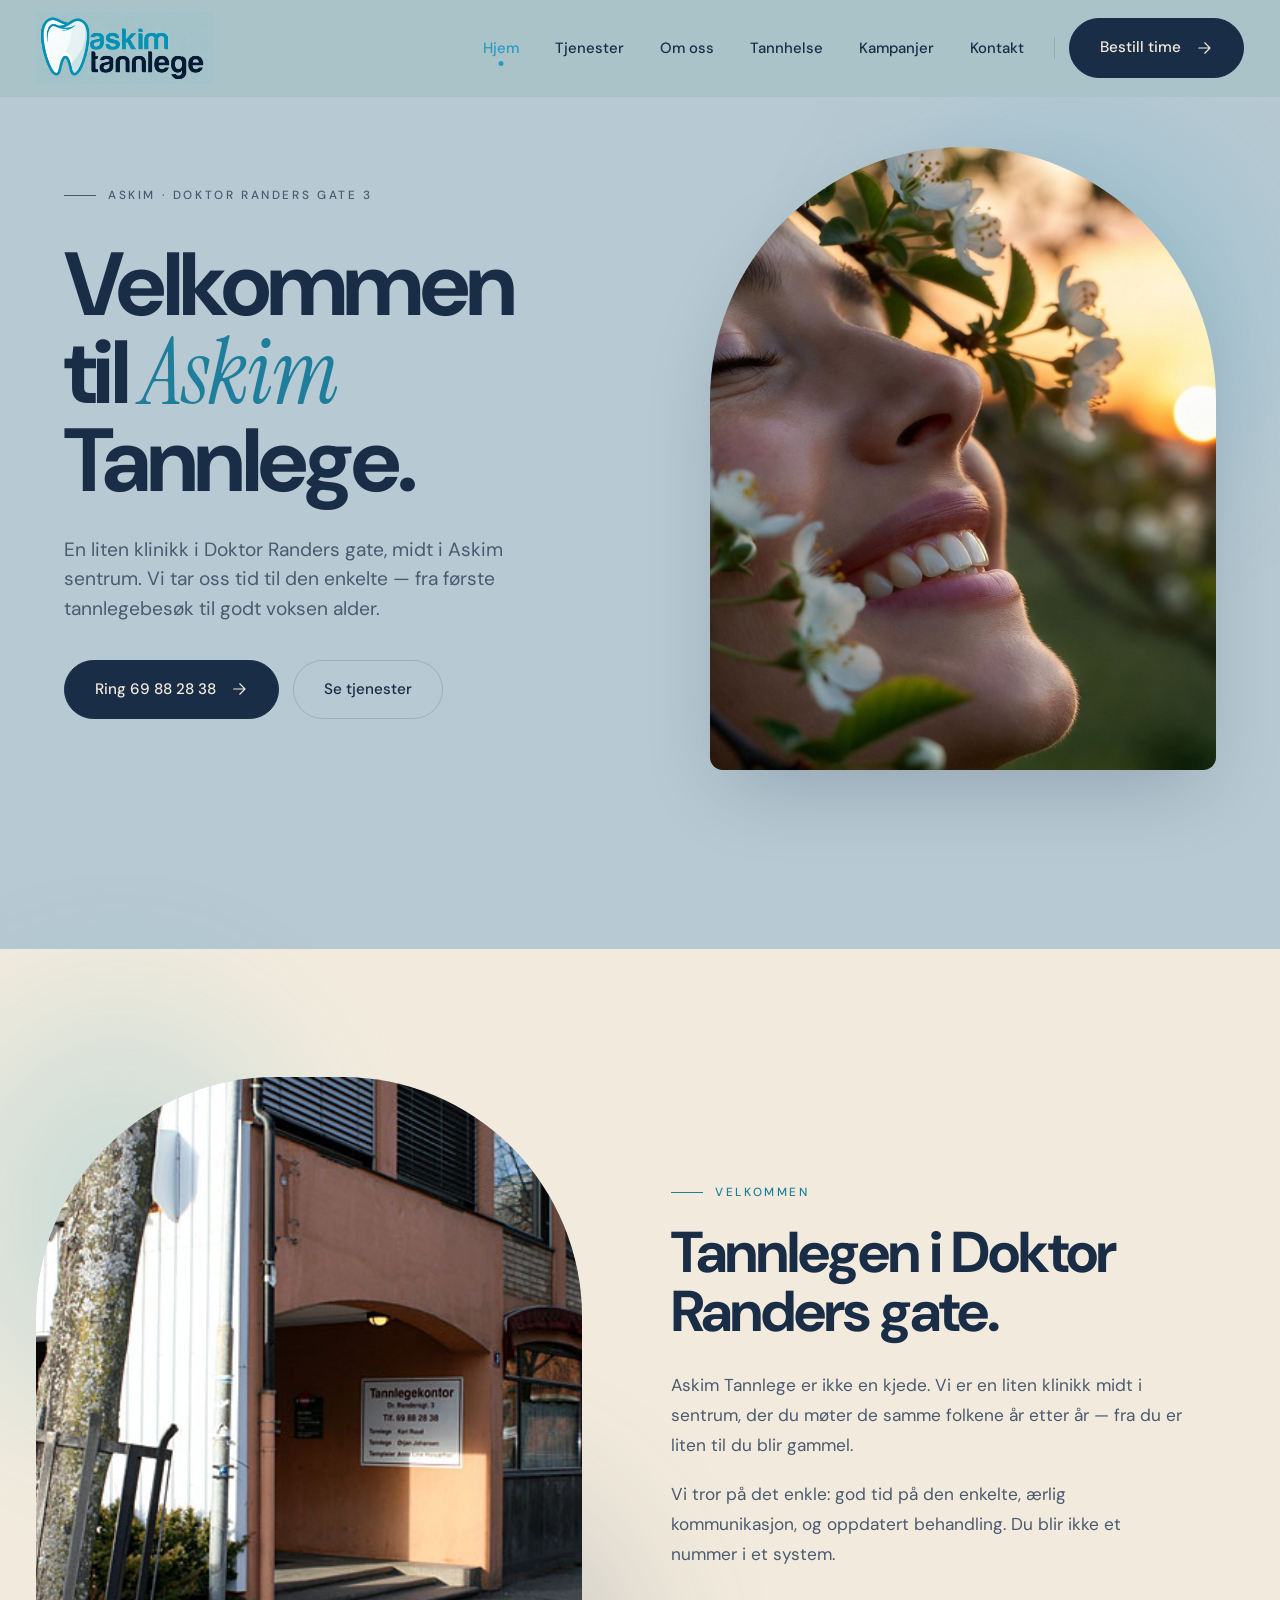
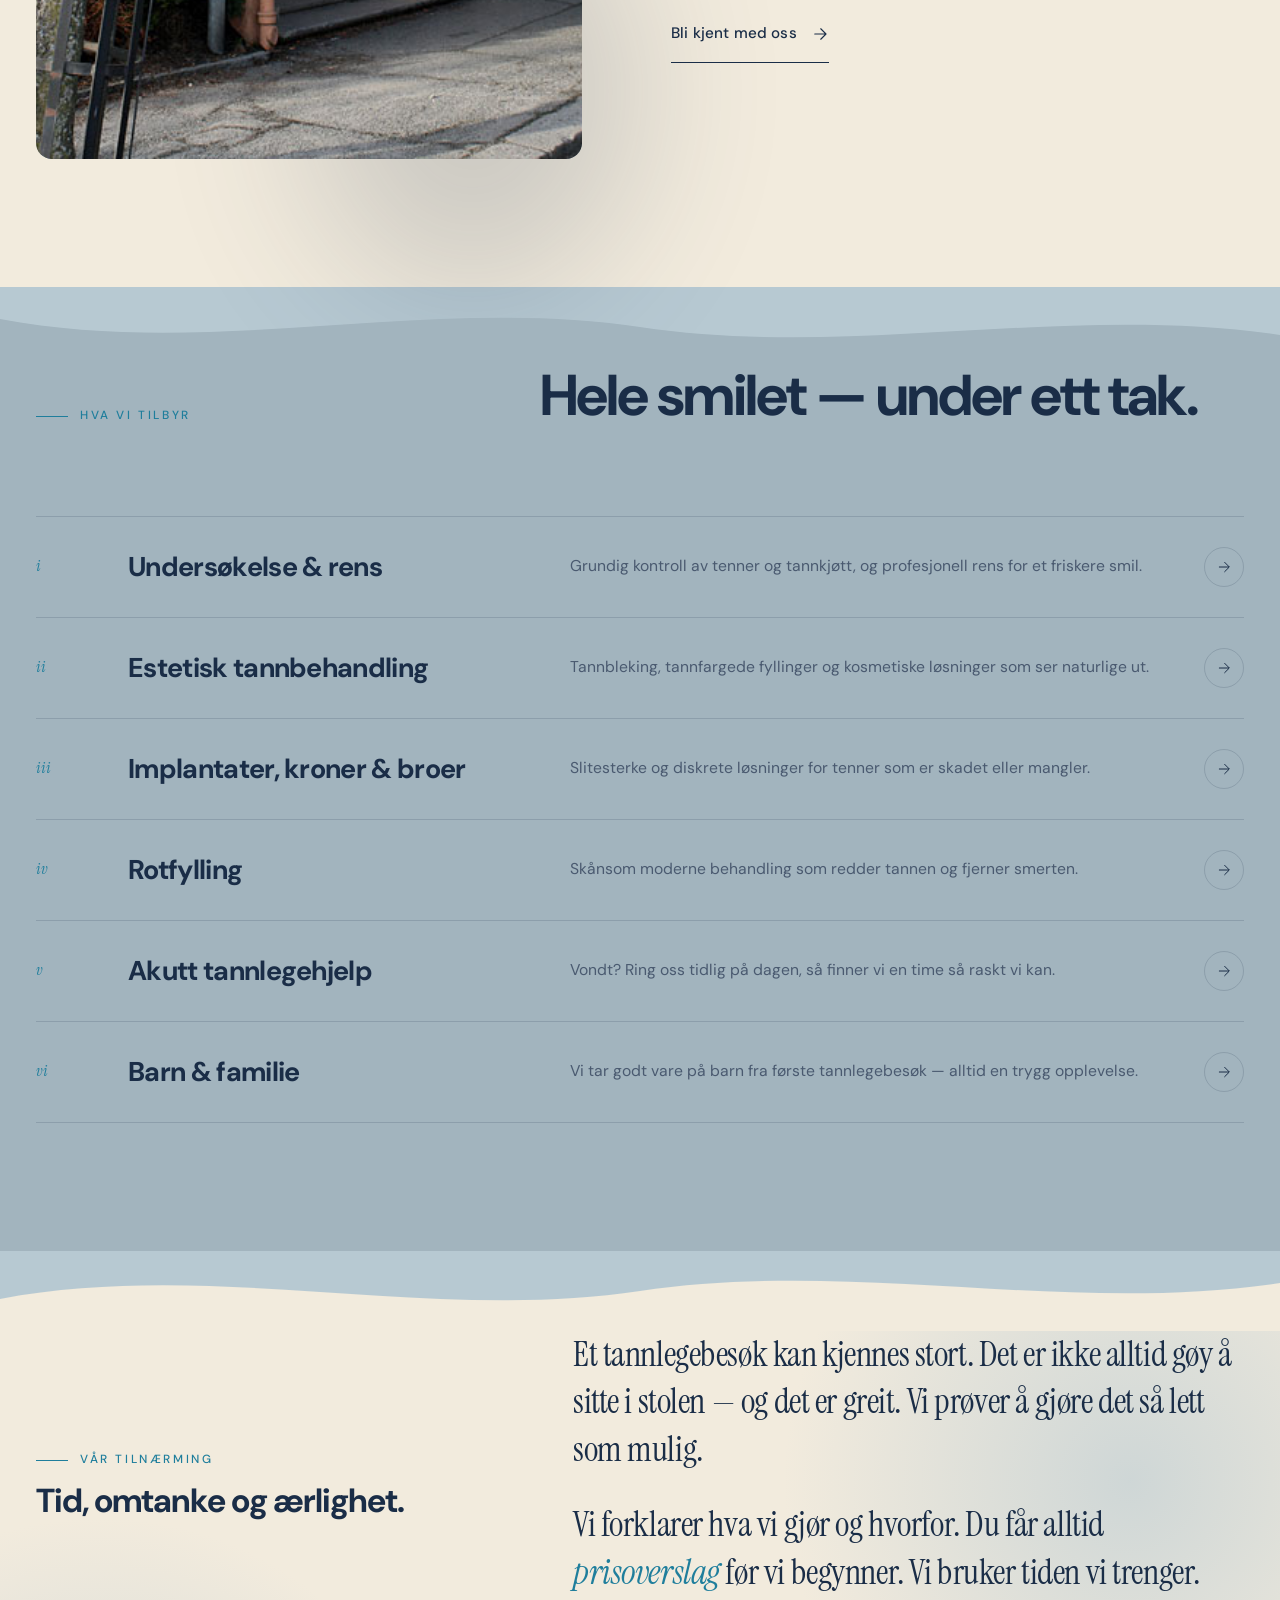
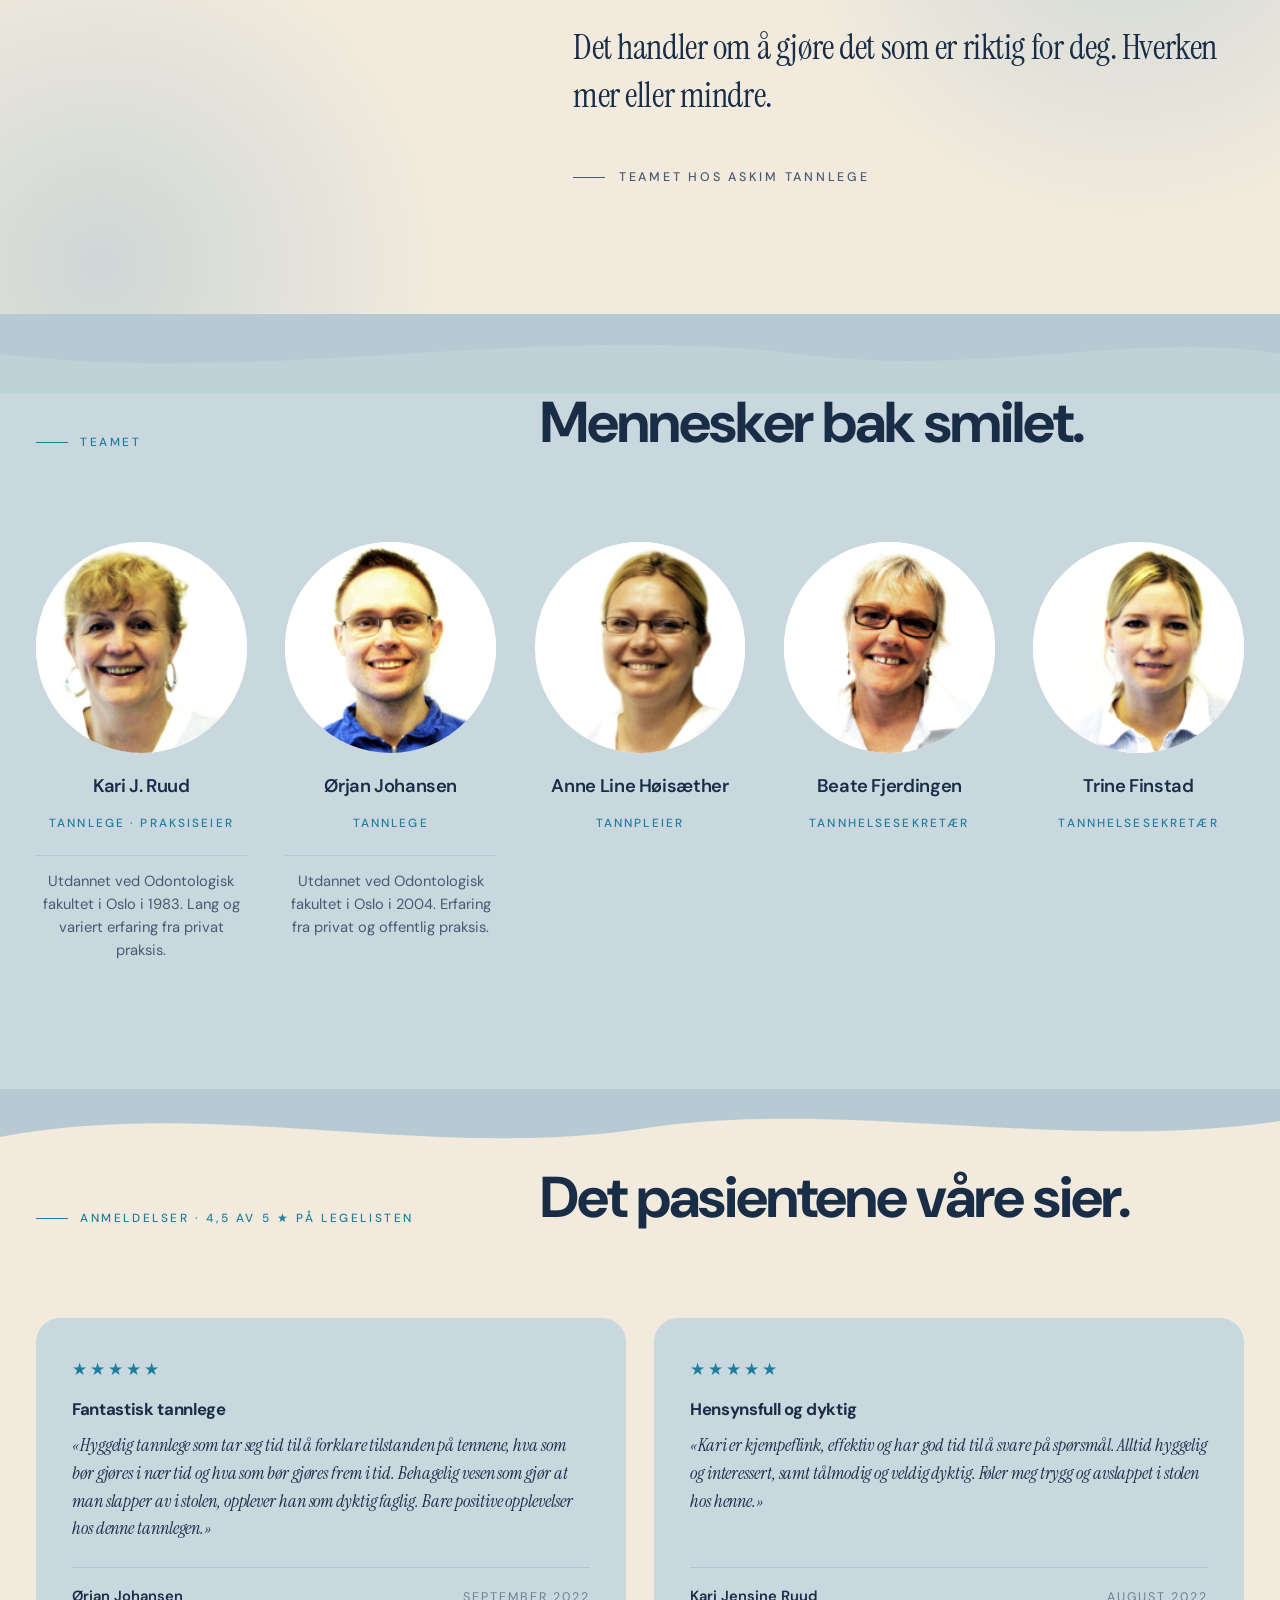
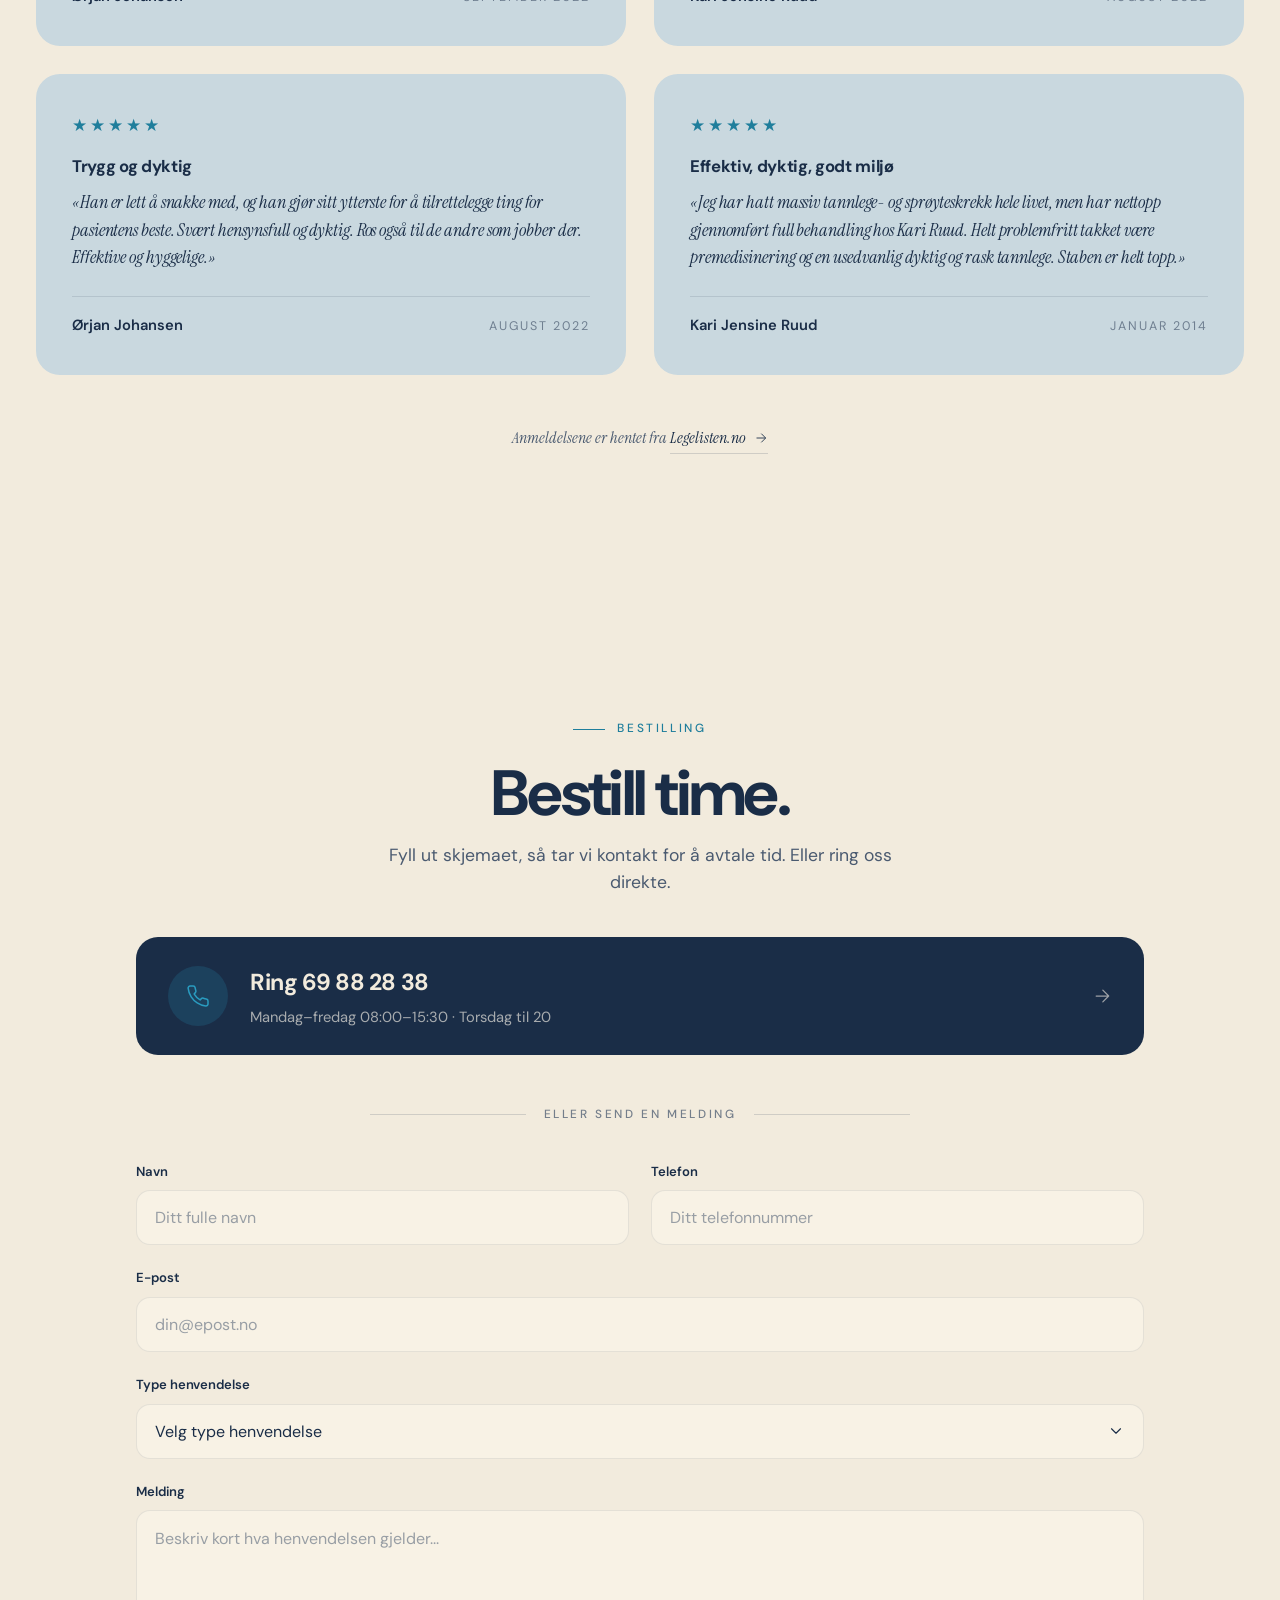
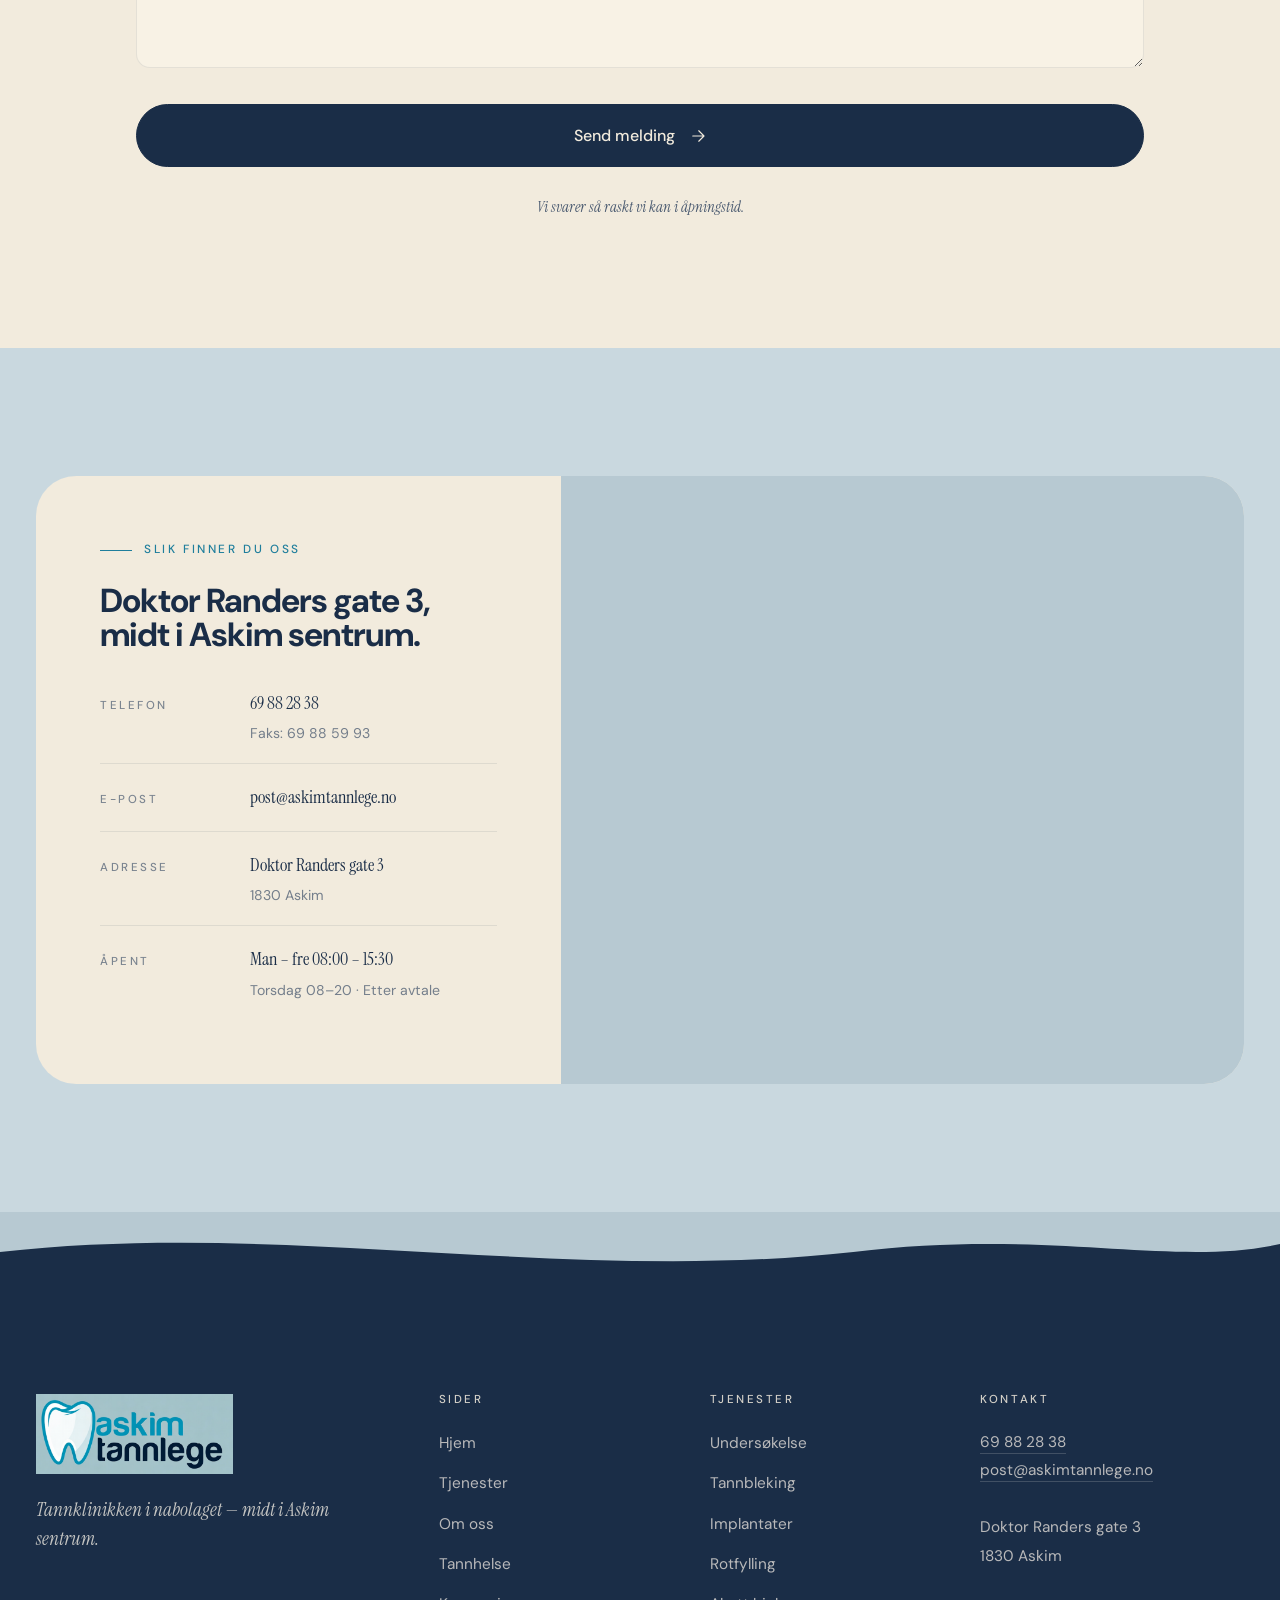
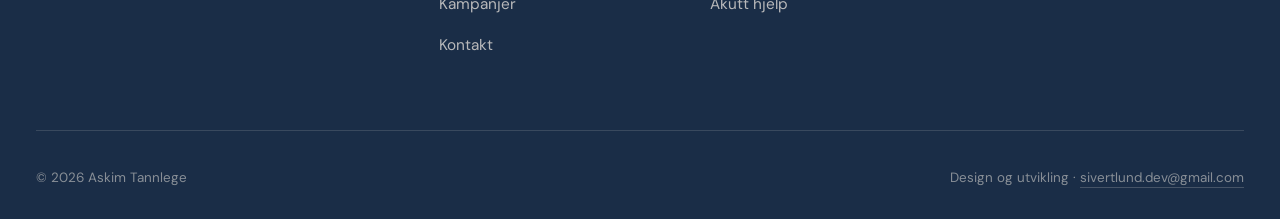
==== commit ce2927a2: "Add design credit watermark in footer Replaces "Personvern · Cookies" placeholder with a designer cr" ====
--- a/index.html
+++ b/index.html
@@ -488,7 +488,7 @@
 
       <div class="footer-bottom">
         <div>© <span id="year"></span> Askim Tannlege</div>
-        <div>Personvern · Cookies</div>
+        <div class="footer-credit">Design og utvikling · <a href="mailto:sivertlund.dev@gmail.com">sivertlund.dev@gmail.com</a></div>
       </div>
     </div>
   </footer>
--- a/assets/css/styles.css
+++ b/assets/css/styles.css
@@ -1670,6 +1670,17 @@
   z-index: 1;
 }
 
+.footer-credit a {
+  color: rgba(245, 239, 230, 0.5);
+  border-bottom: 1px solid rgba(245, 239, 230, 0.2);
+  padding-bottom: 1px;
+  transition: color 0.25s var(--easing), border-color 0.25s var(--easing);
+}
+.footer-credit a:hover {
+  color: var(--cream);
+  border-bottom-color: var(--cream);
+}
+
 @media (max-width: 880px) {
   .footer-top { grid-template-columns: 1fr 1fr; gap: 40px 24px; }
 }
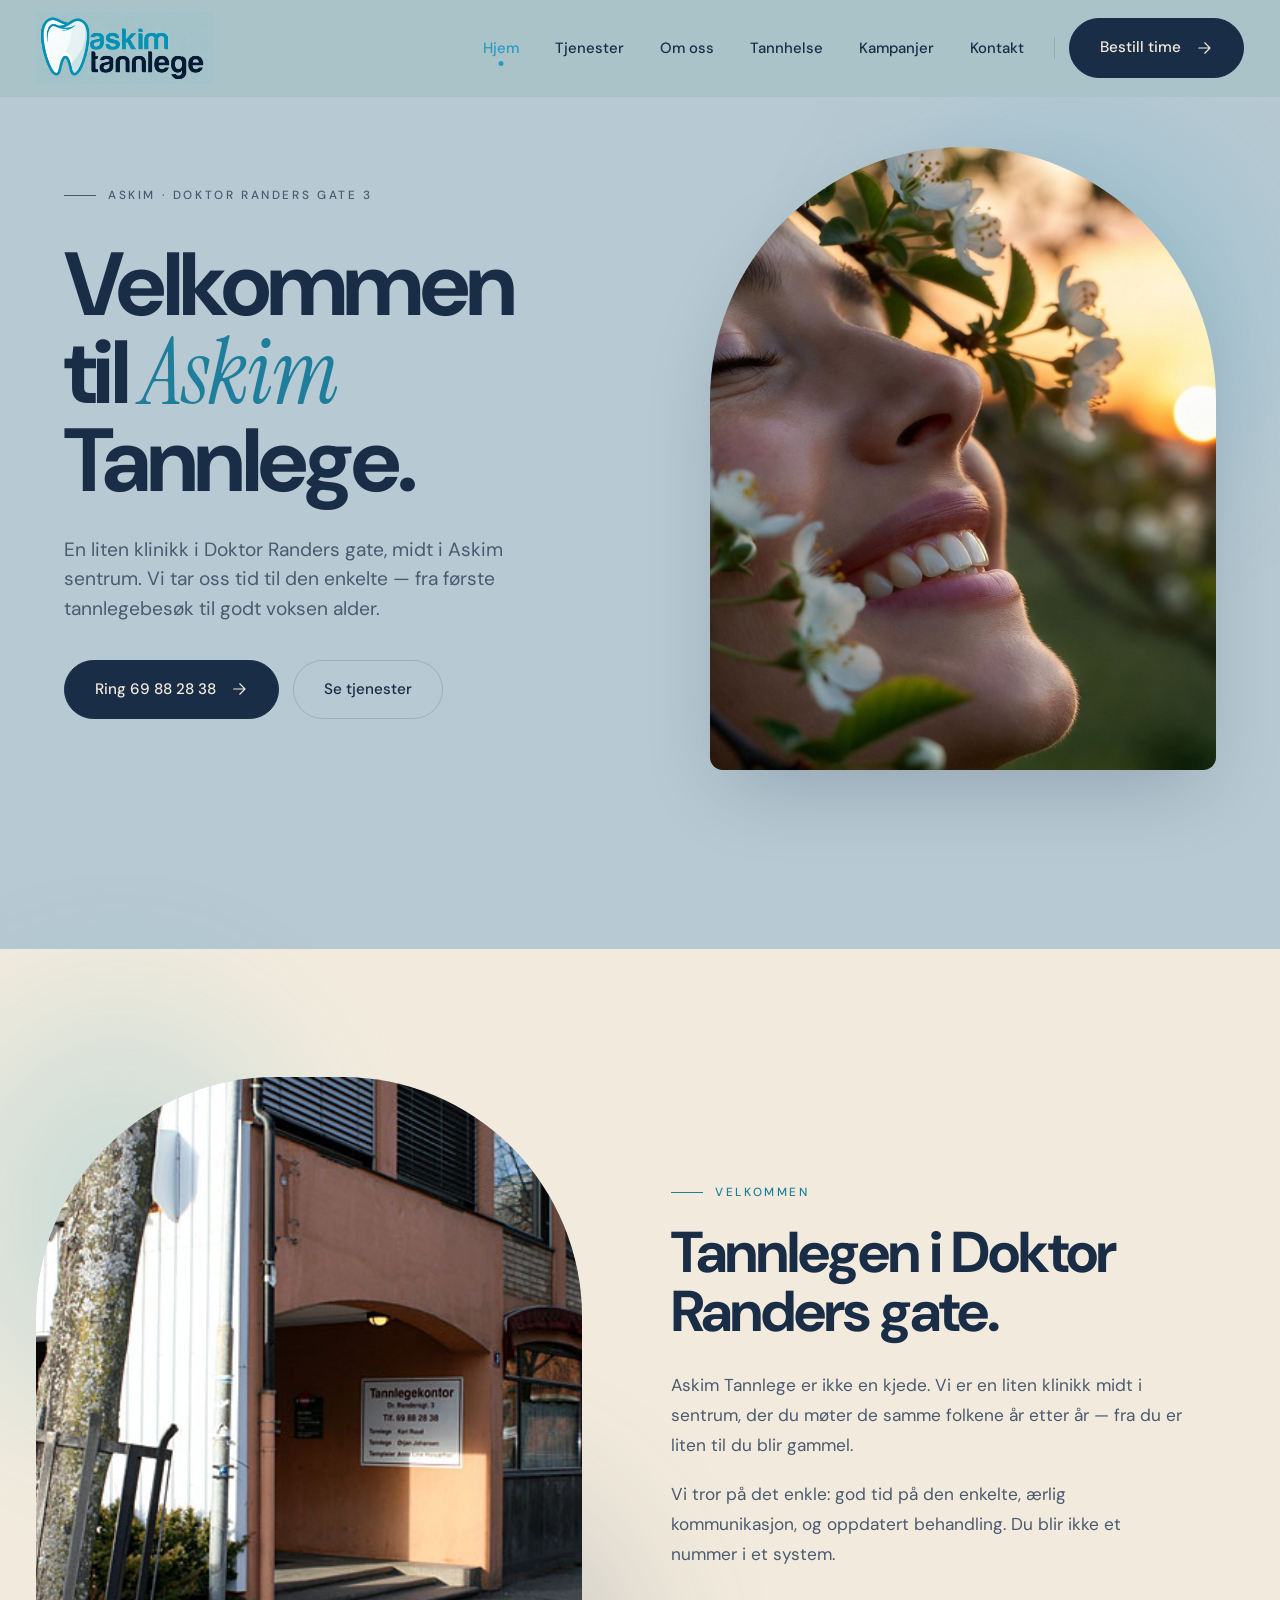
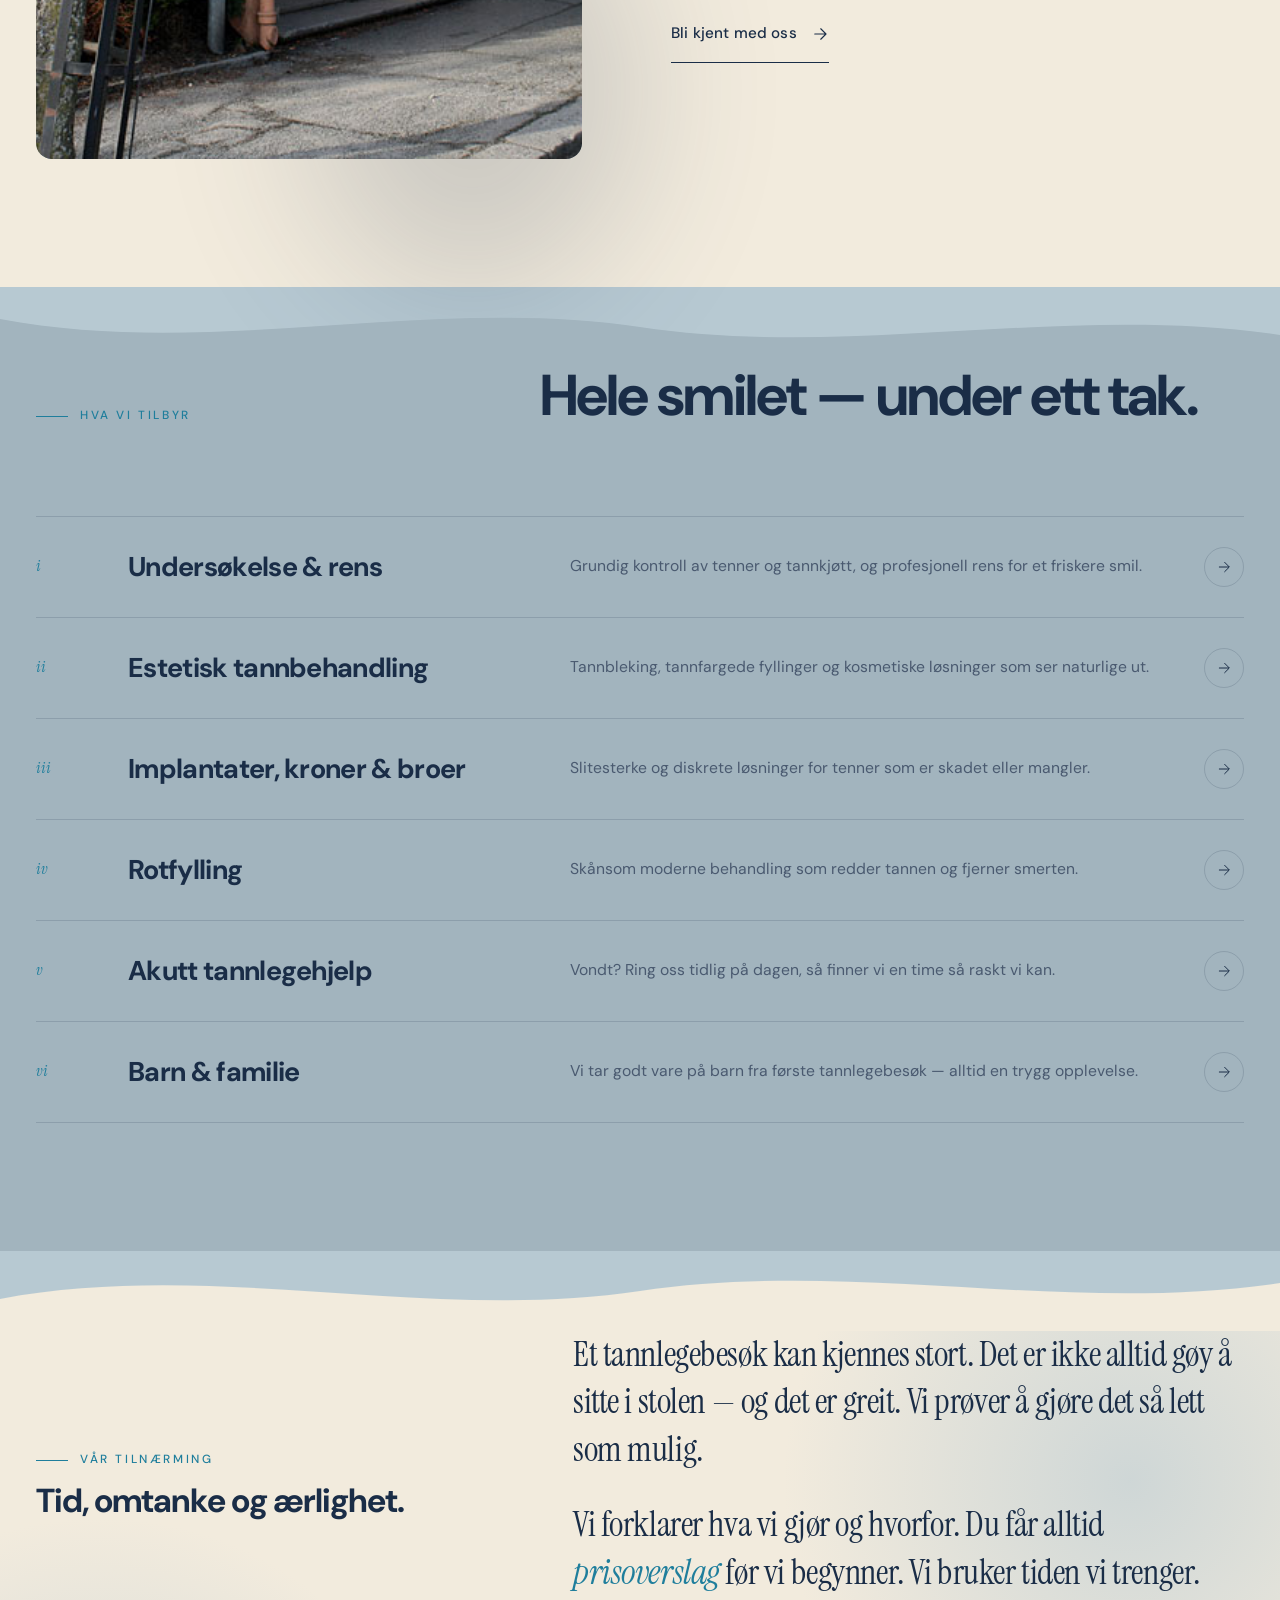
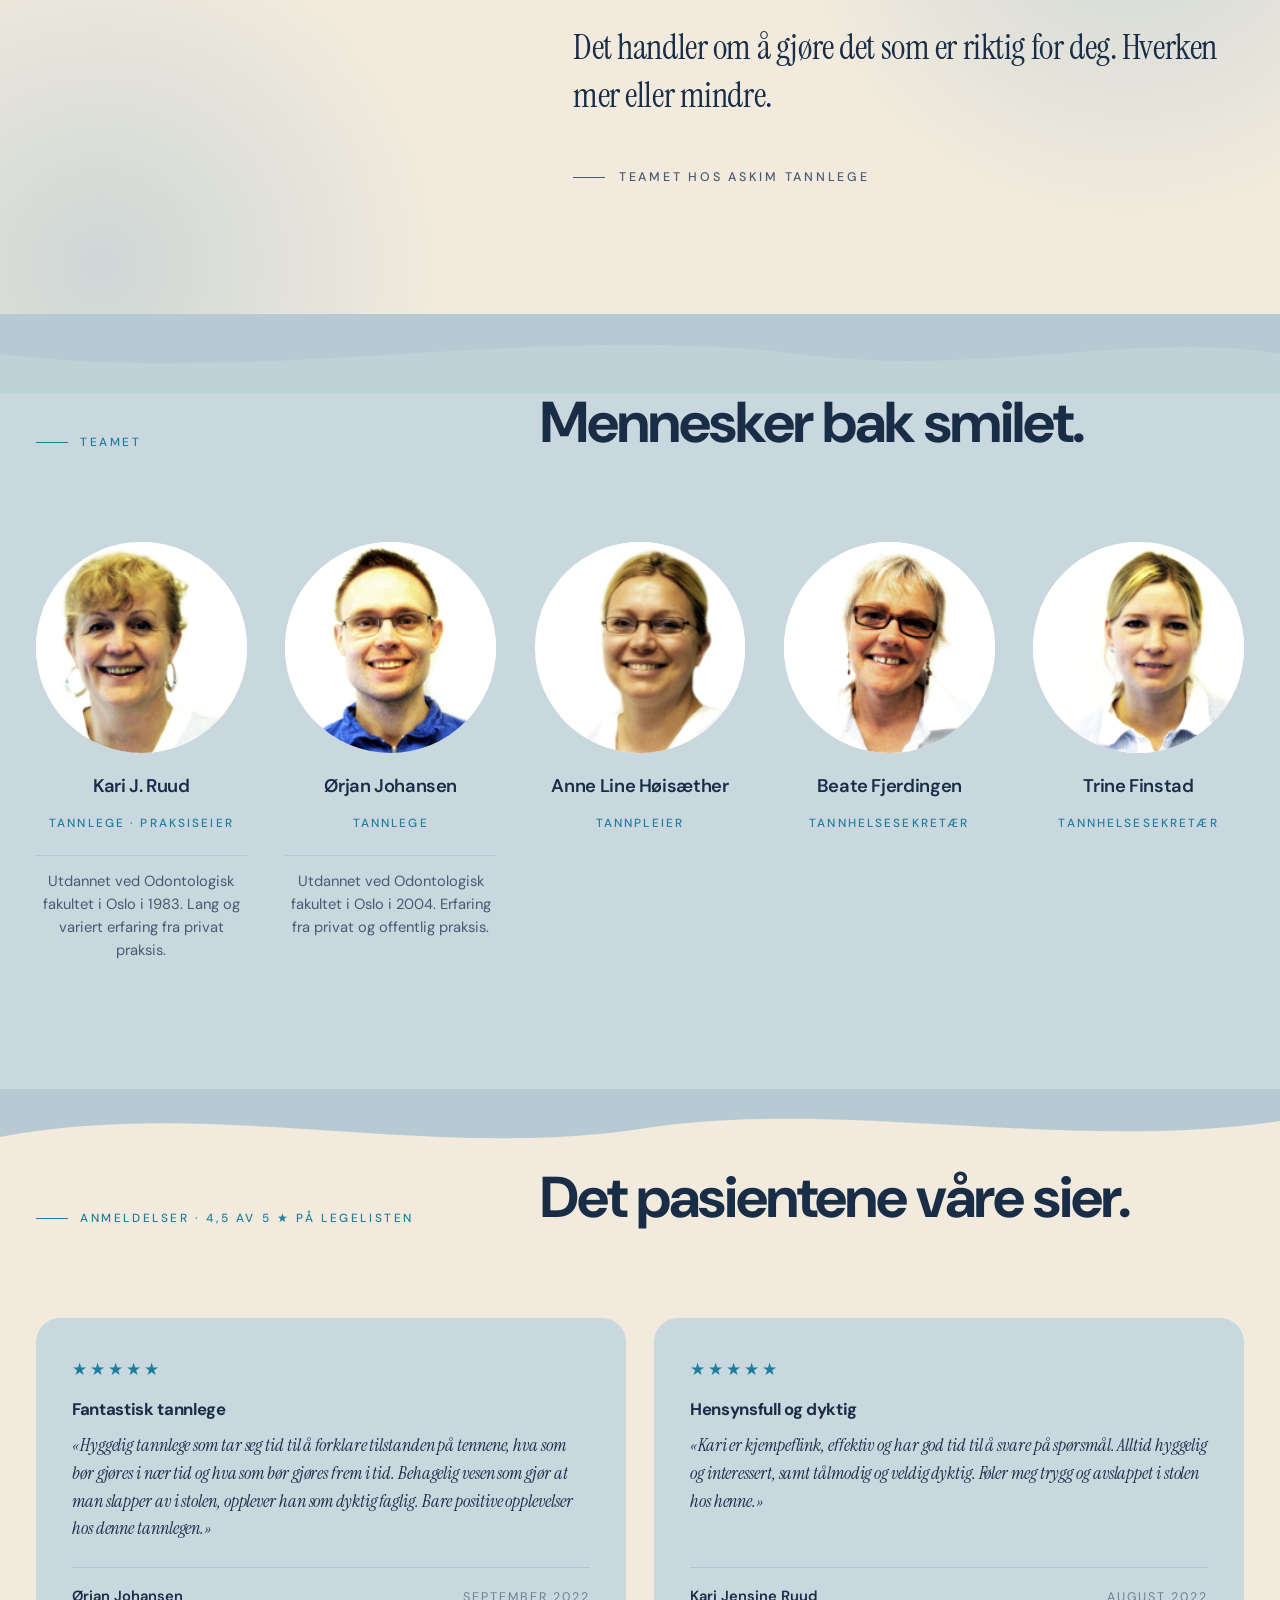
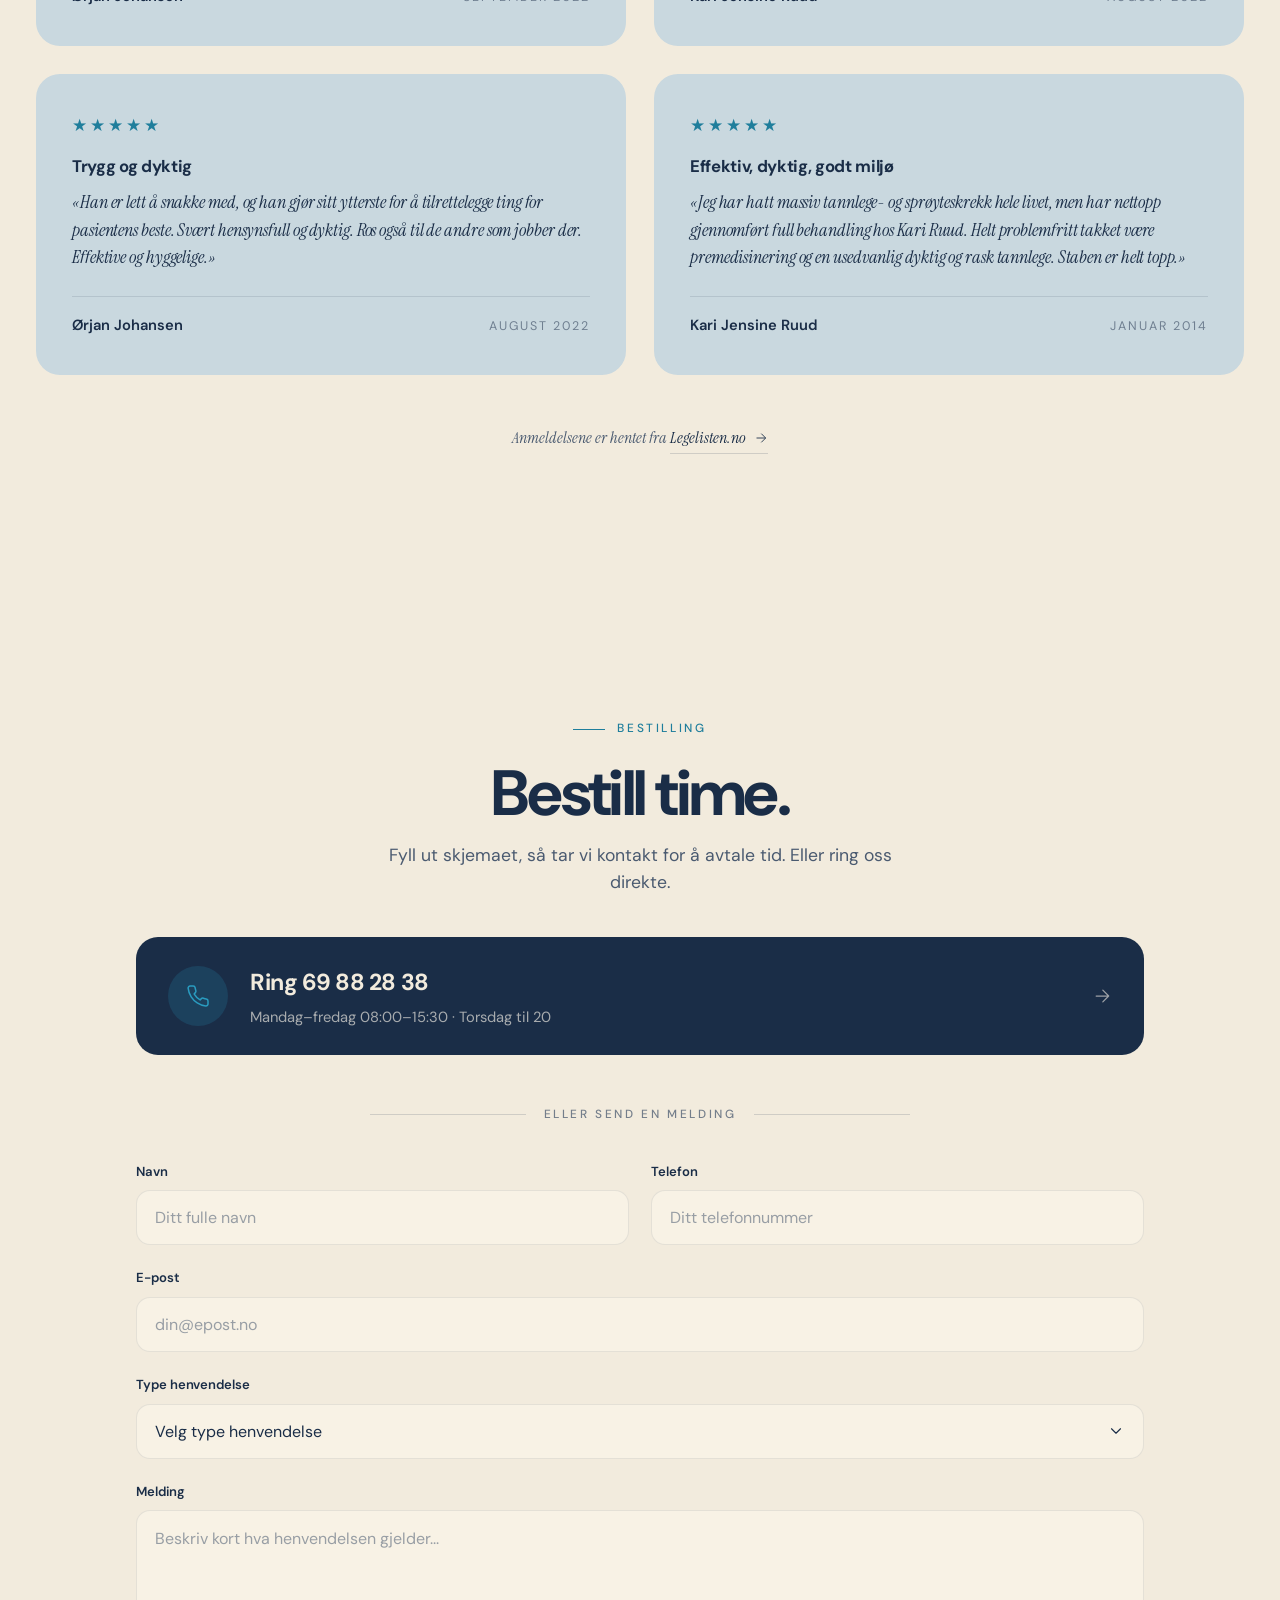
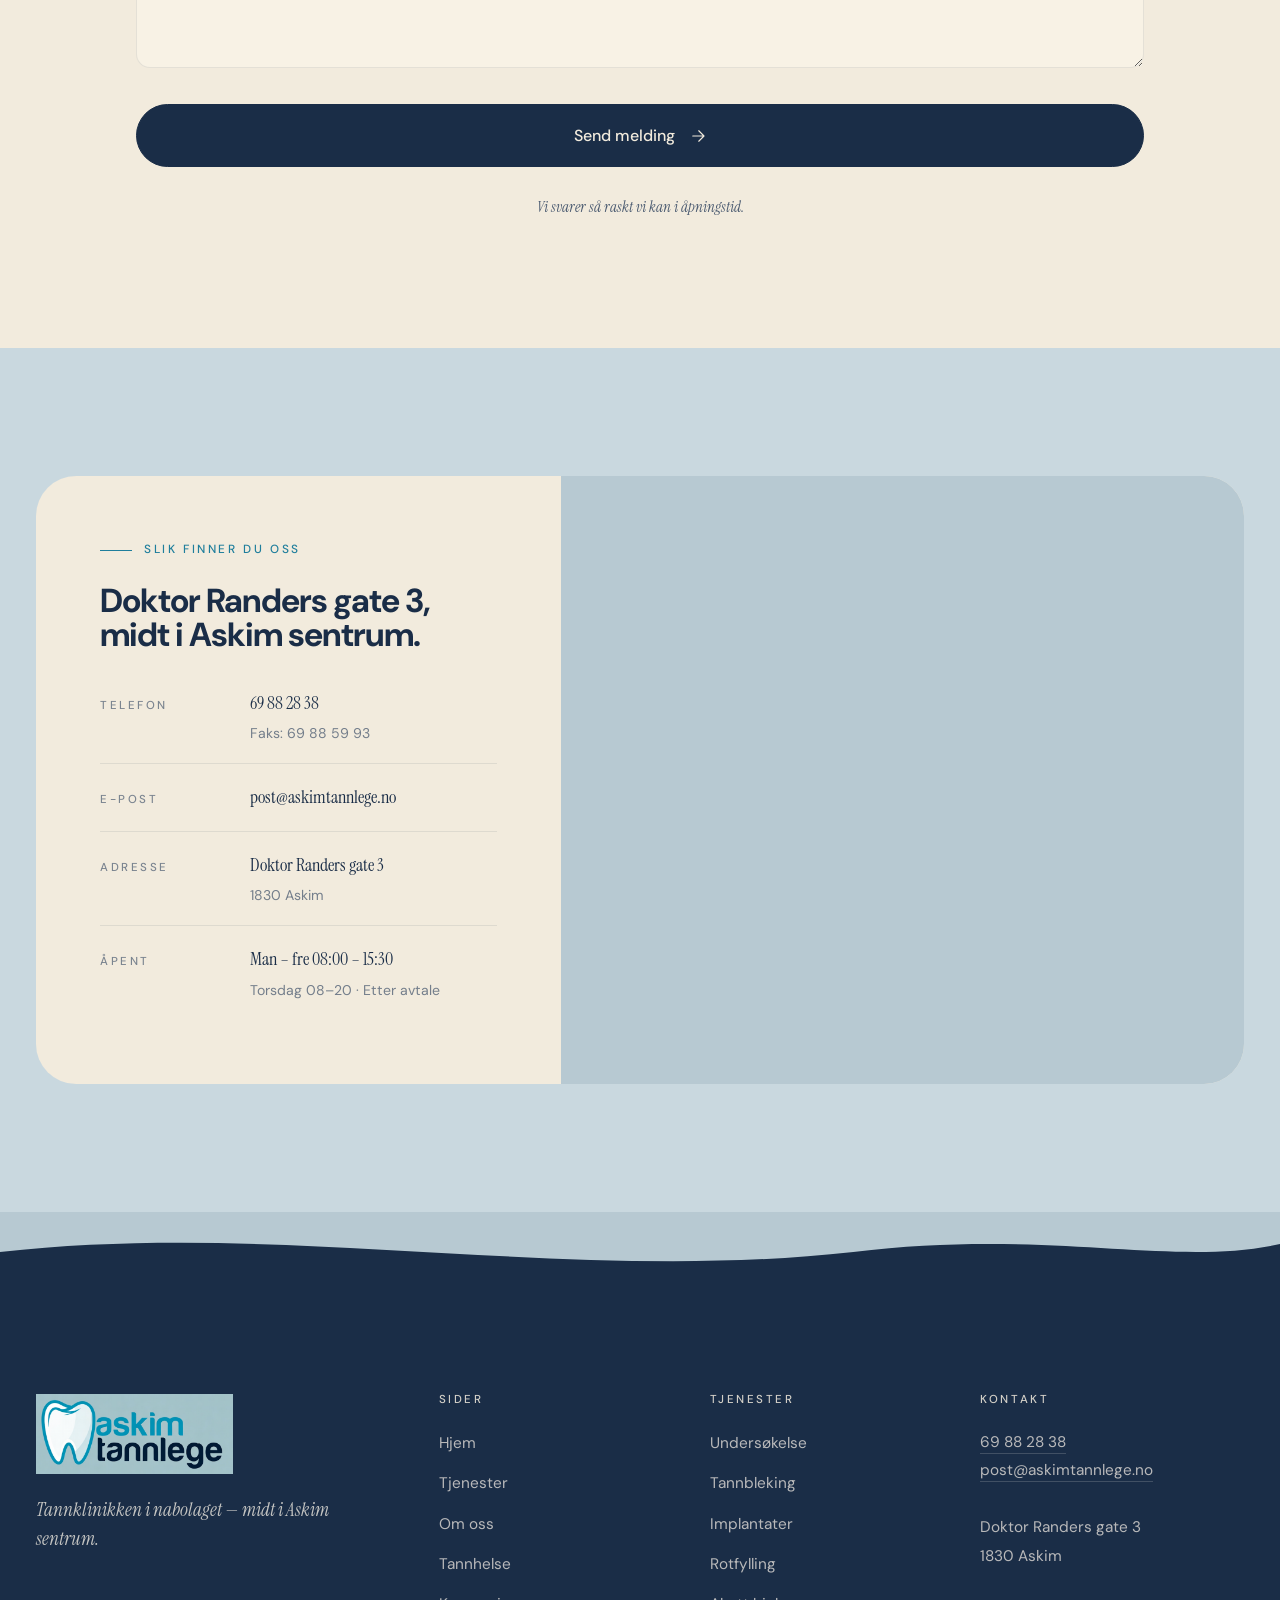
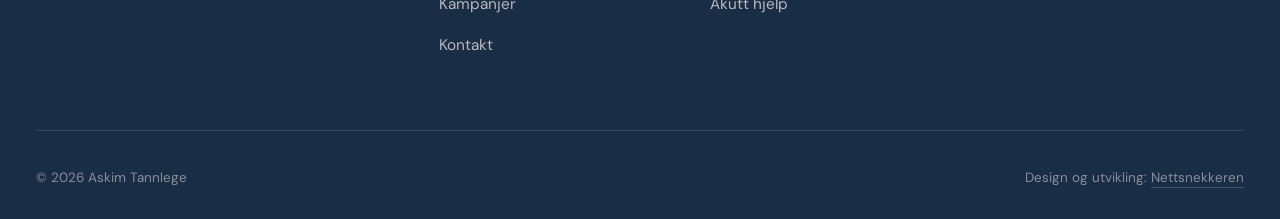
==== commit ac9cb892: "Update design credit to Nettsnekkeren brand Replaces personal email with company-branded credit link" ====
--- a/index.html
+++ b/index.html
@@ -488,7 +488,7 @@
 
       <div class="footer-bottom">
         <div>© <span id="year"></span> Askim Tannlege</div>
-        <div class="footer-credit">Design og utvikling · <a href="mailto:sivertlund.dev@gmail.com">sivertlund.dev@gmail.com</a></div>
+        <div class="footer-credit">Design og utvikling: <a href="https://nettsnekkeren.no" target="_blank" rel="noopener">Nettsnekkeren</a></div>
       </div>
     </div>
   </footer>
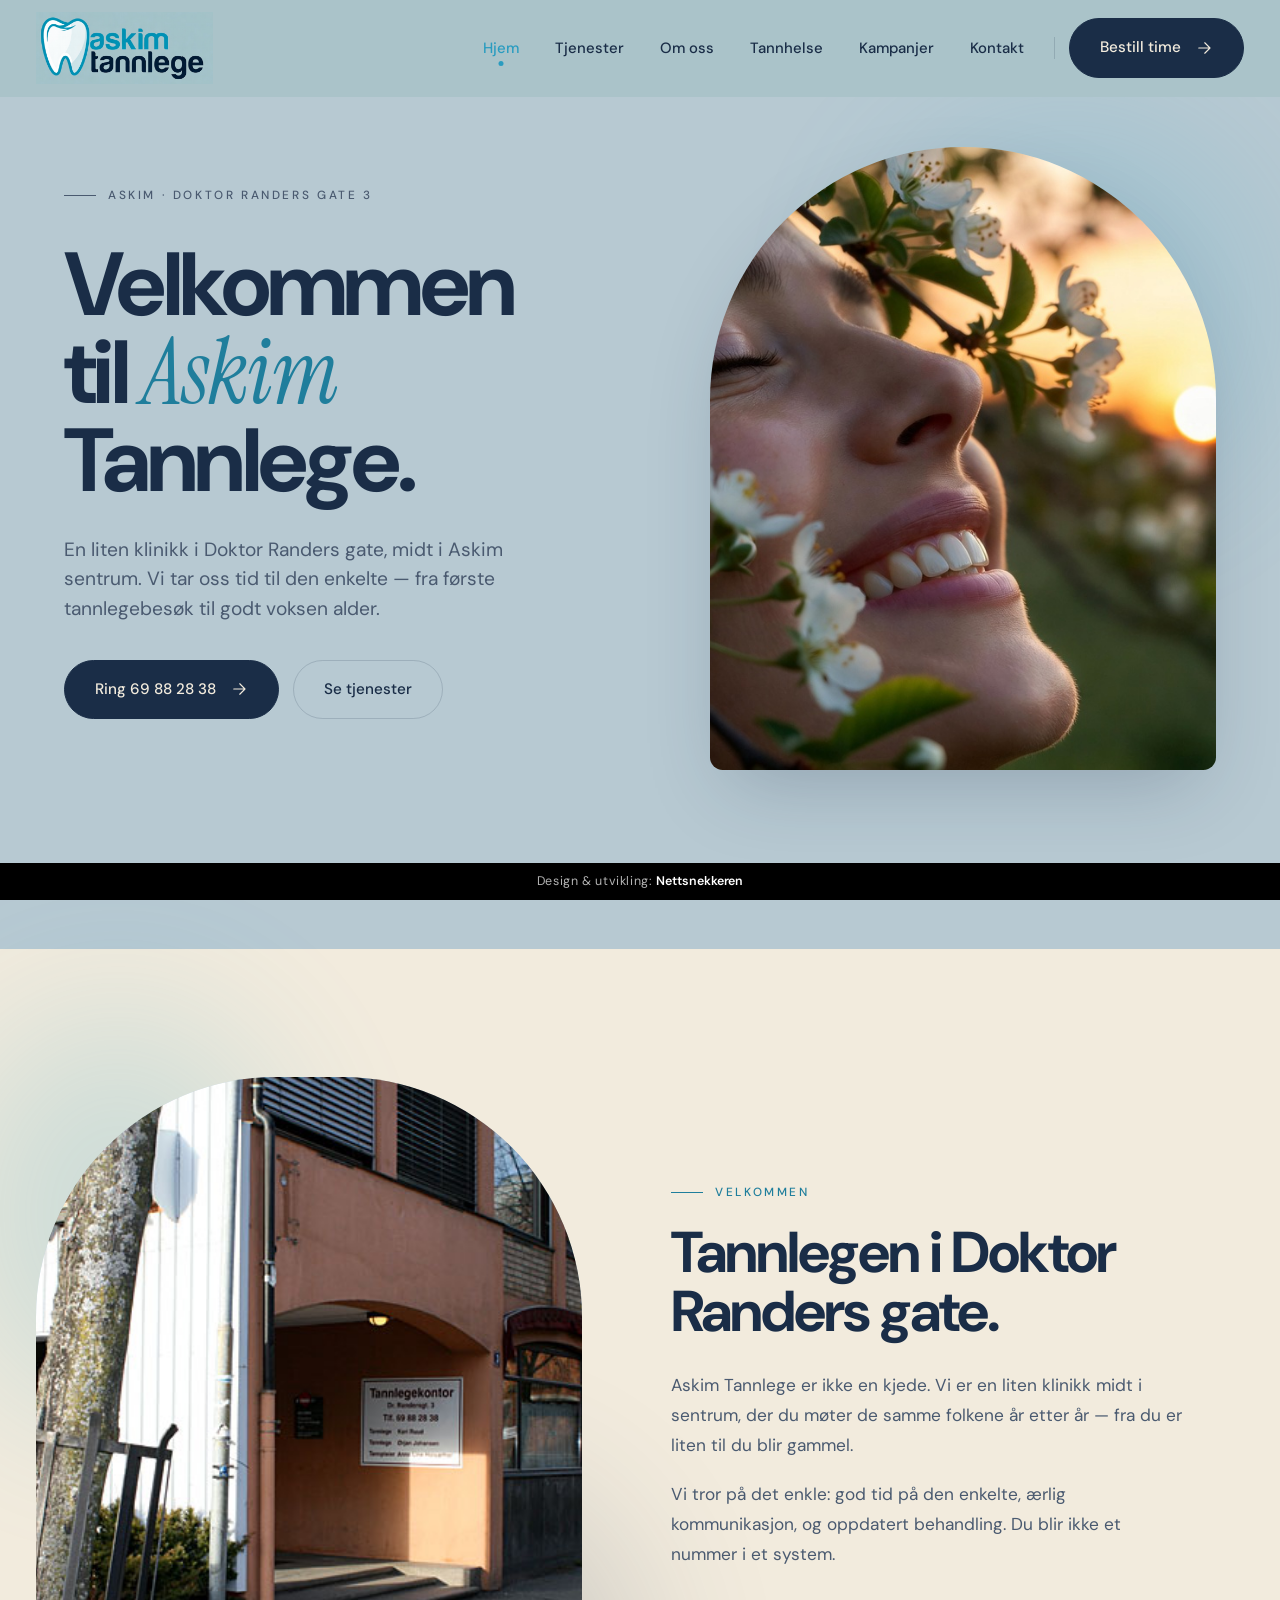
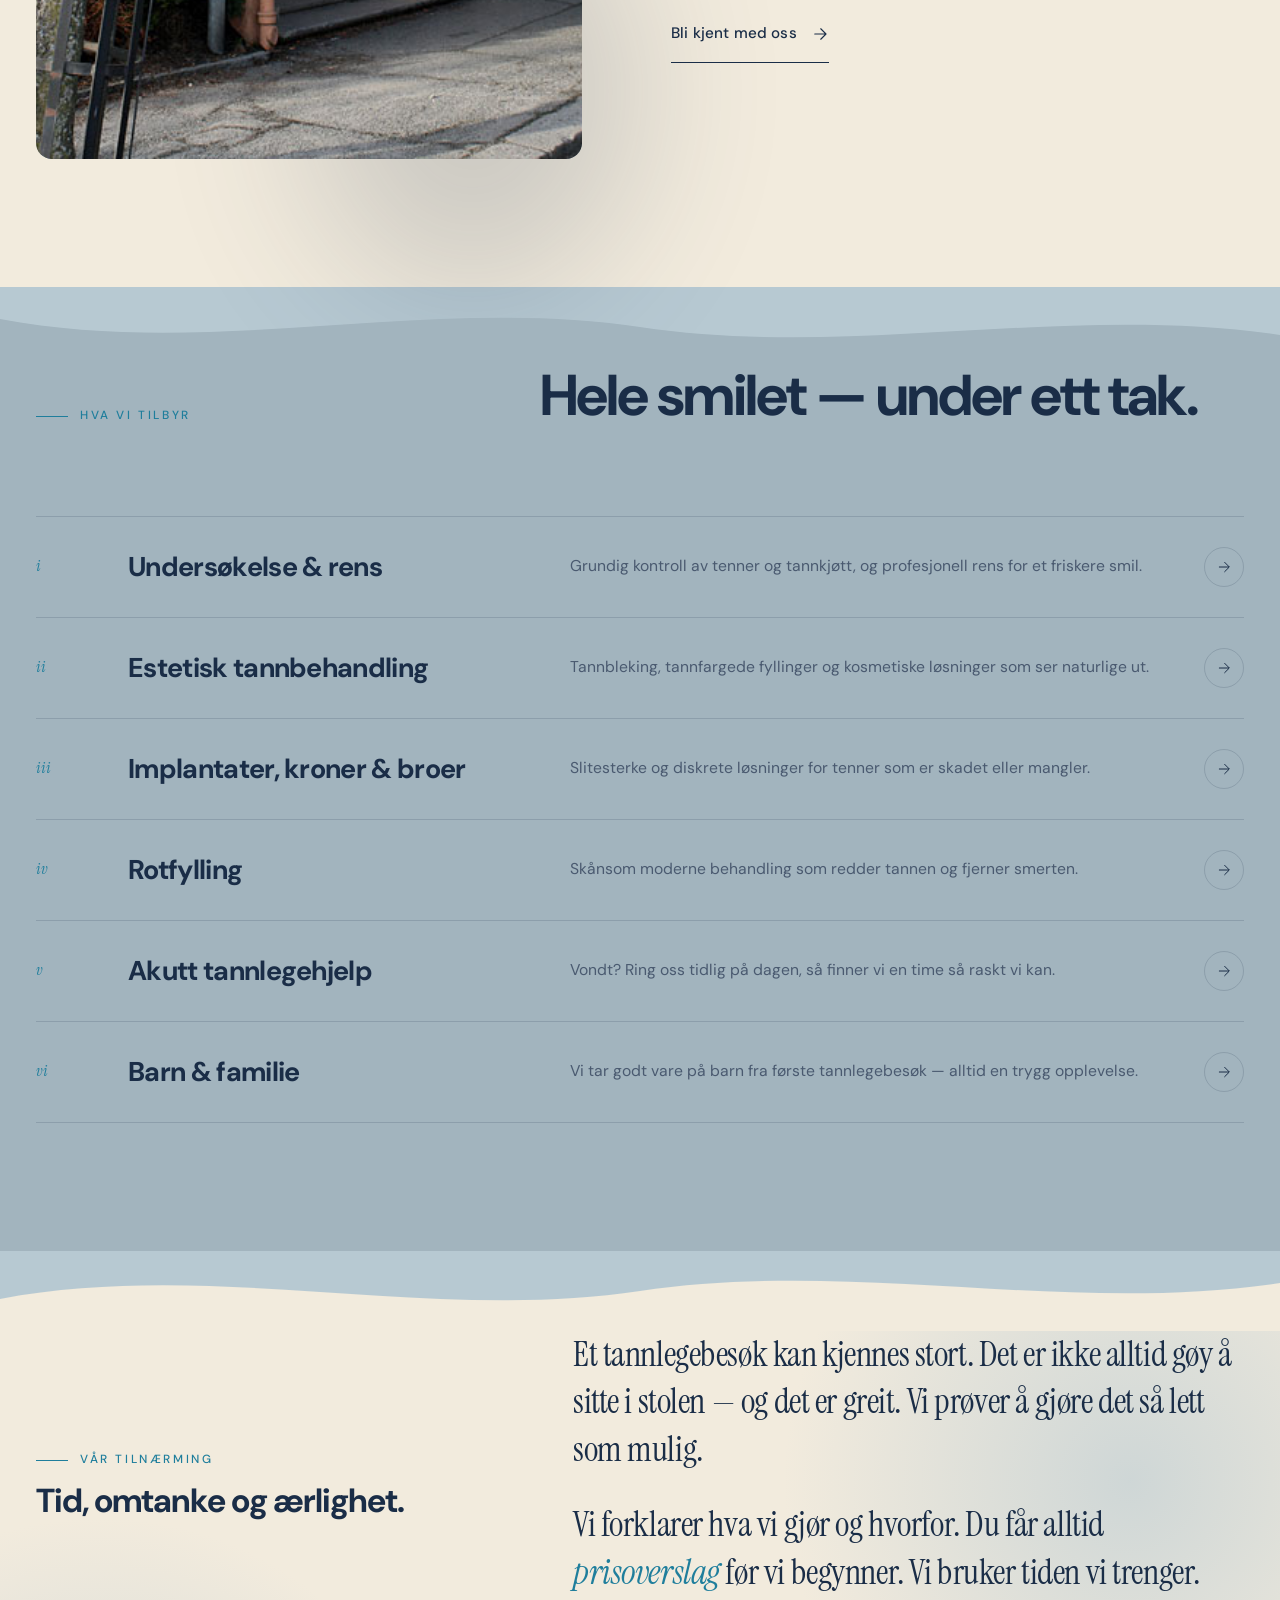
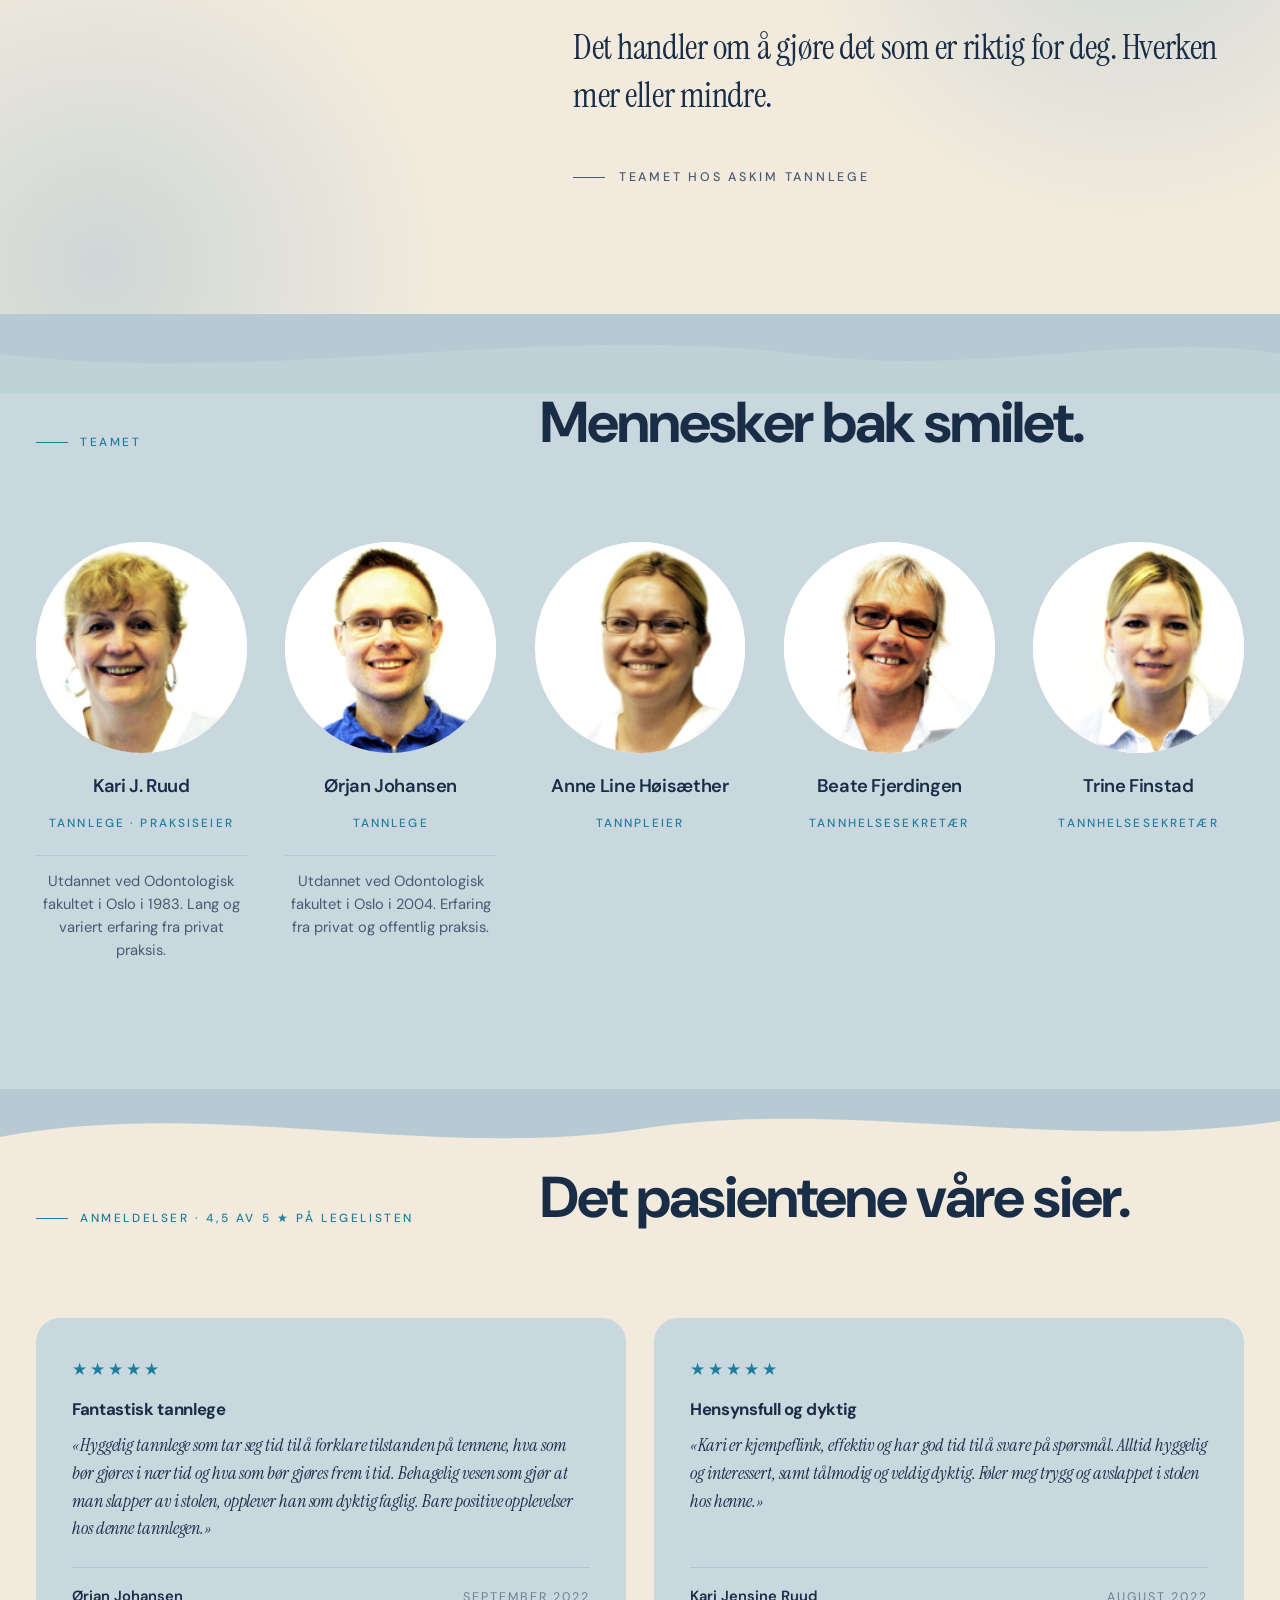
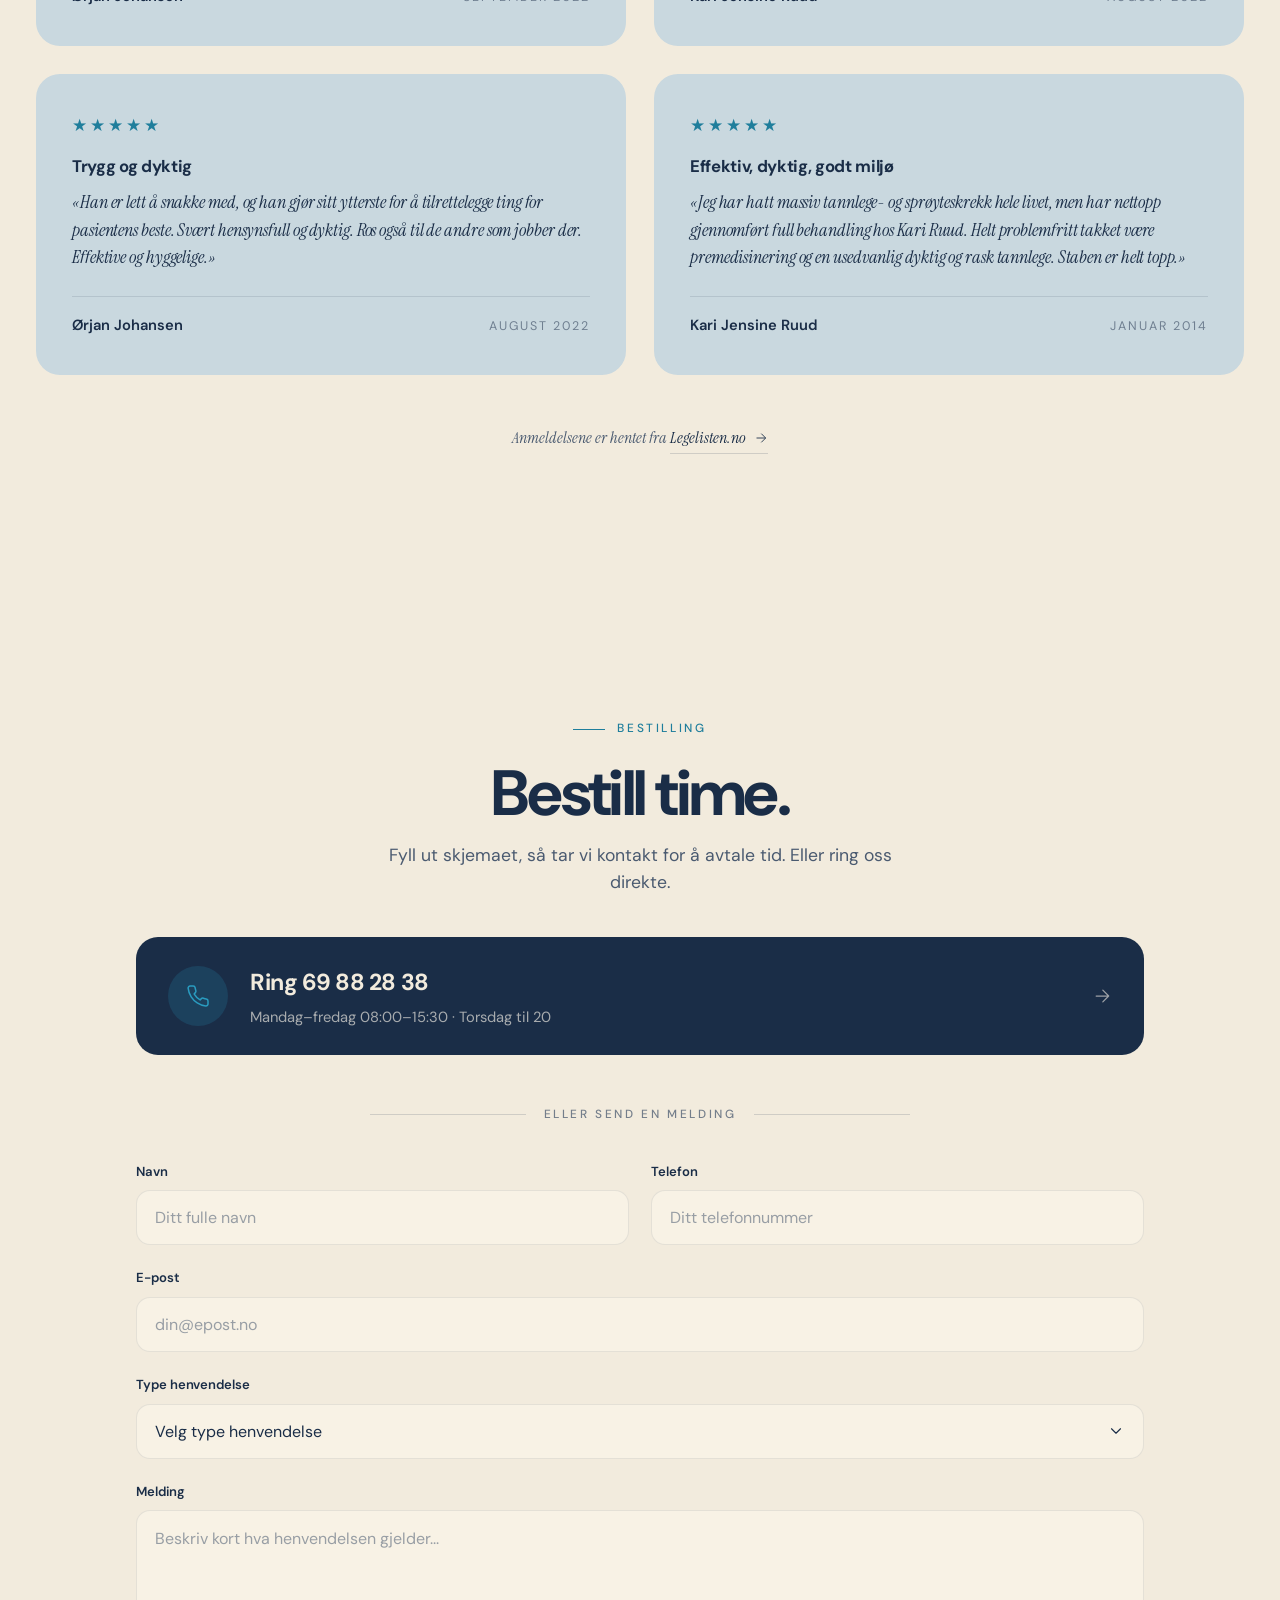
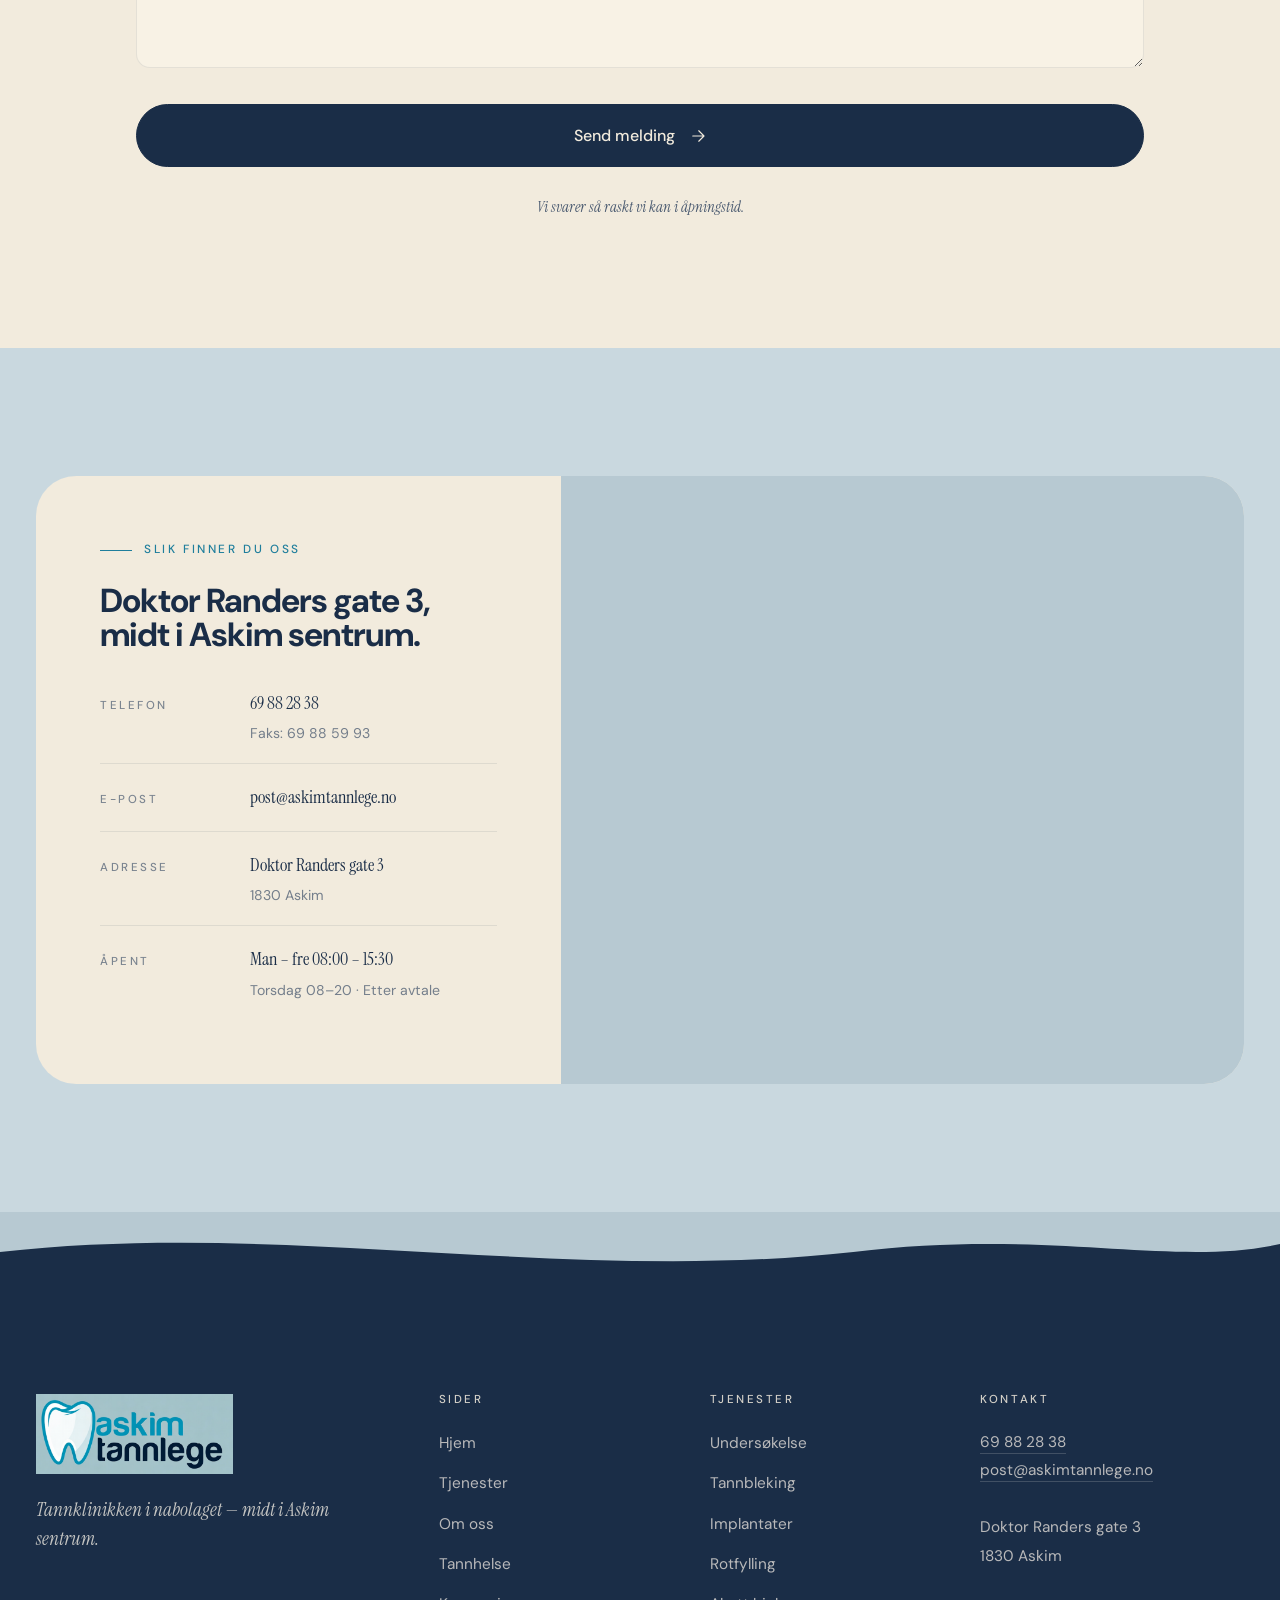
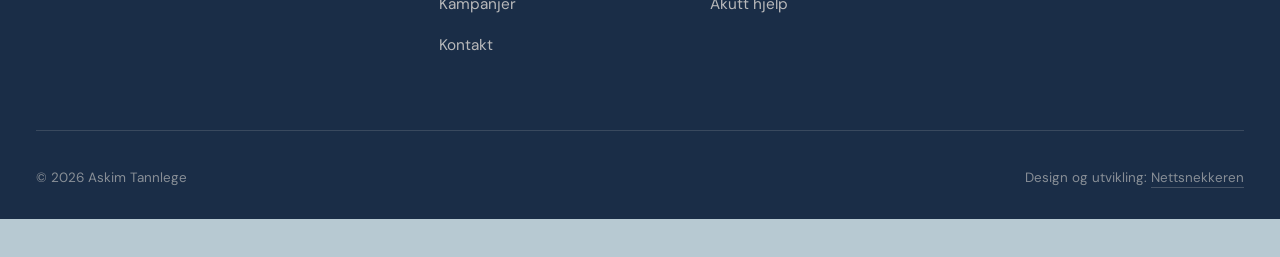
==== commit 3f5c293d: "Add persistent black watermark bar at bottom Fixed-position bar across the bottom of every page with" ====
--- a/index.html
+++ b/index.html
@@ -495,5 +495,6 @@
 
   <script>document.getElementById('year').textContent = new Date().getFullYear();</script>
   <script src="assets/js/script.js"></script>
+  <aside class="watermark"><a href="https://nettsnekkeren.no" target="_blank" rel="noopener">Design &amp; utvikling: <strong>Nettsnekkeren</strong></a></aside>
 </body>
 </html>
--- a/assets/css/styles.css
+++ b/assets/css/styles.css
@@ -49,6 +49,7 @@
   -webkit-font-smoothing: antialiased;
   -moz-osx-font-smoothing: grayscale;
   overflow-x: hidden;
+  padding-bottom: 38px;
 }
 
 img { max-width: 100%; height: auto; display: block; }
@@ -1689,6 +1690,37 @@
 }
 
 /* ============================================
+   Watermark — persistent design credit
+   ============================================ */
+.watermark {
+  position: fixed;
+  bottom: 0;
+  left: 0;
+  right: 0;
+  background: #000;
+  color: rgba(255, 255, 255, 0.7);
+  text-align: center;
+  padding: 11px 16px;
+  font-family: var(--sans);
+  font-size: 0.78rem;
+  font-weight: 400;
+  letter-spacing: 0.05em;
+  z-index: 95;
+  line-height: 1.2;
+}
+.watermark a {
+  color: rgba(255, 255, 255, 0.7);
+  text-decoration: none;
+  transition: color 0.25s var(--easing);
+}
+.watermark a:hover { color: #fff; }
+.watermark strong {
+  color: #fff;
+  font-weight: 600;
+  letter-spacing: -0.005em;
+}
+
+/* ============================================
    Reveal
    ============================================ */
 .reveal {
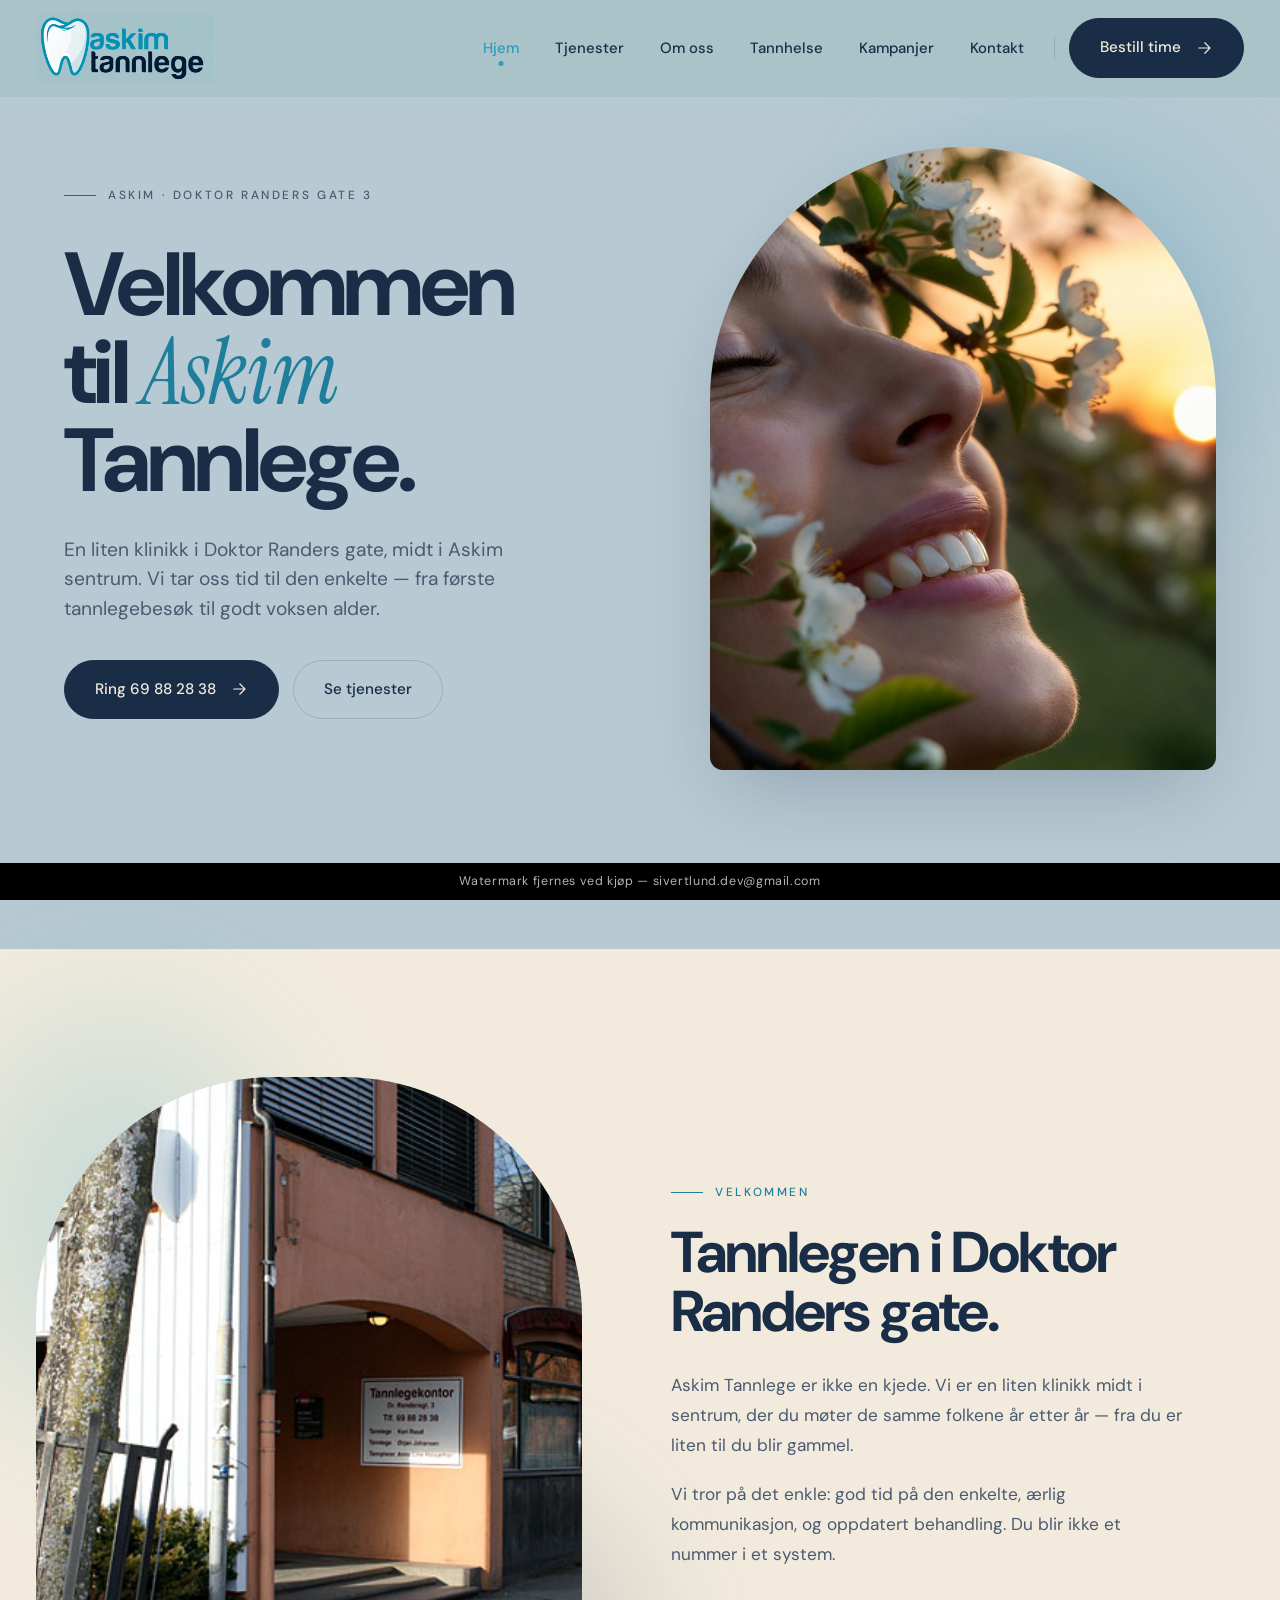
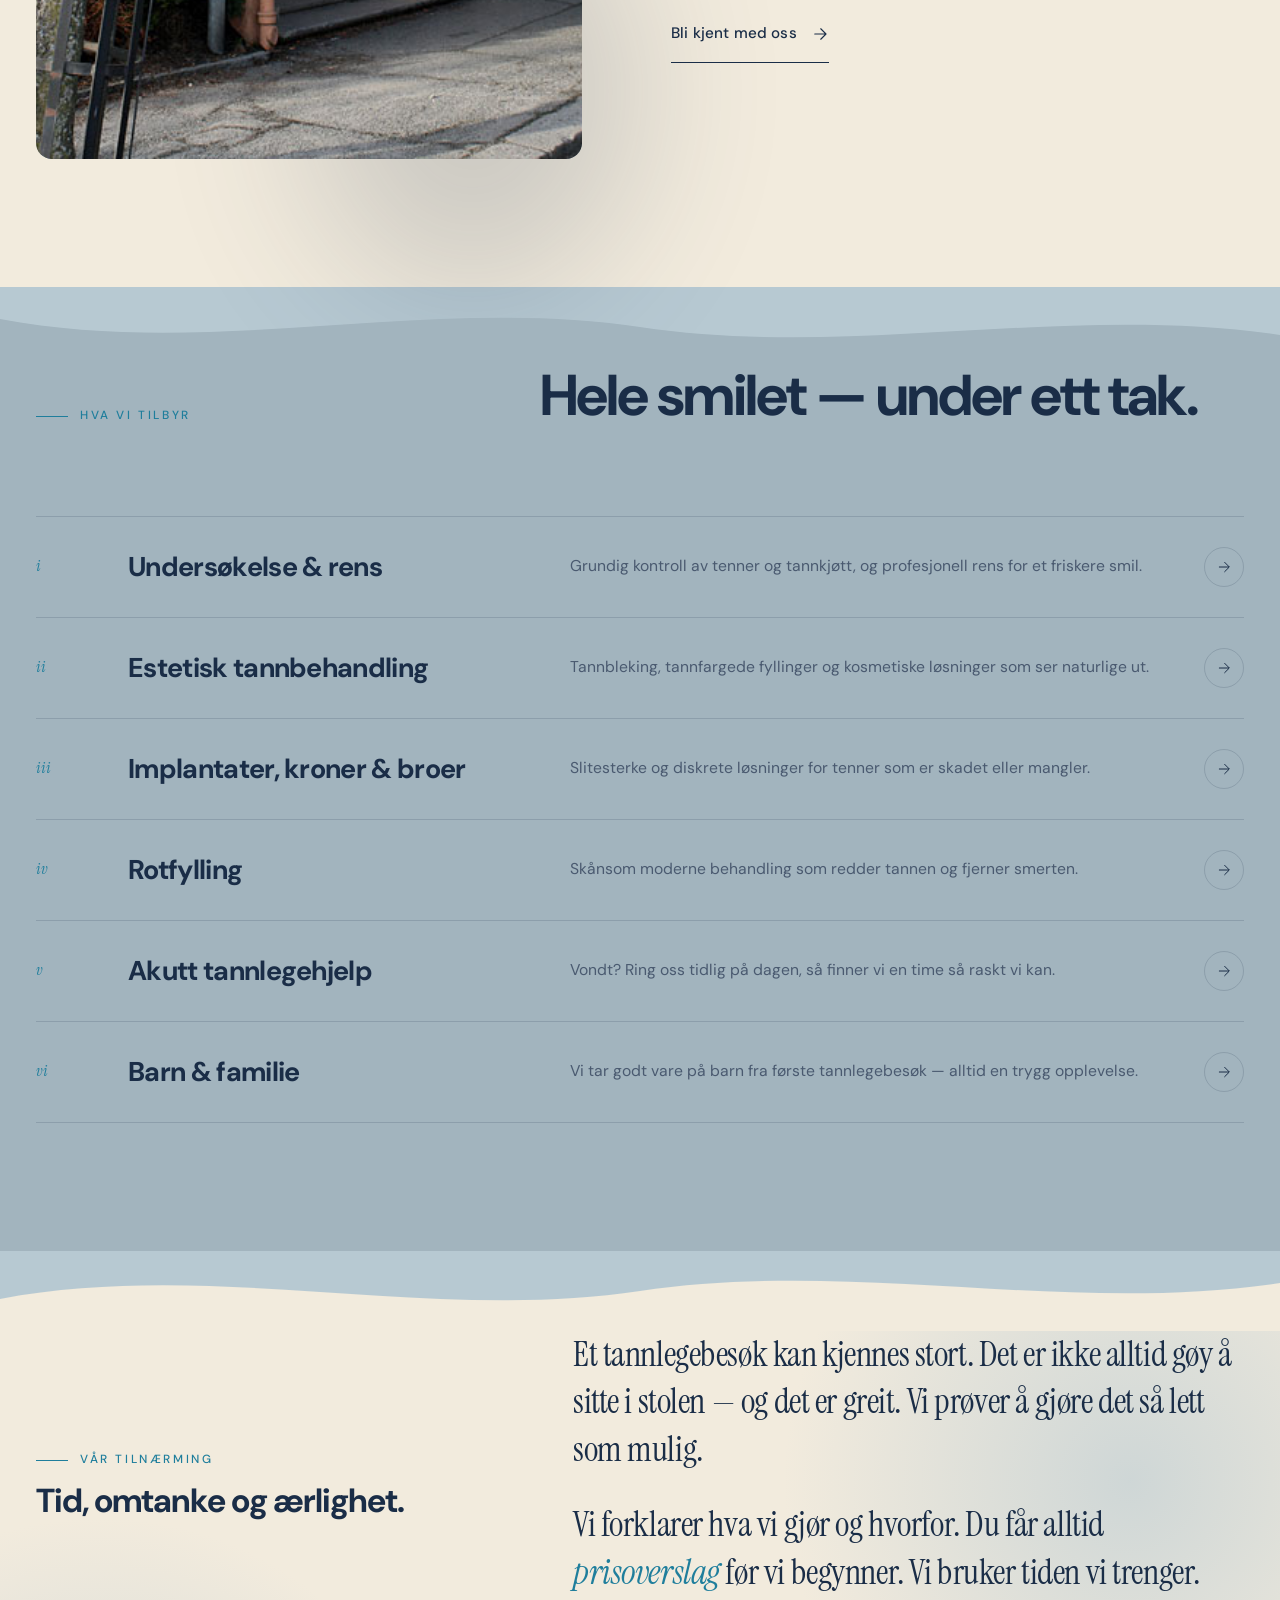
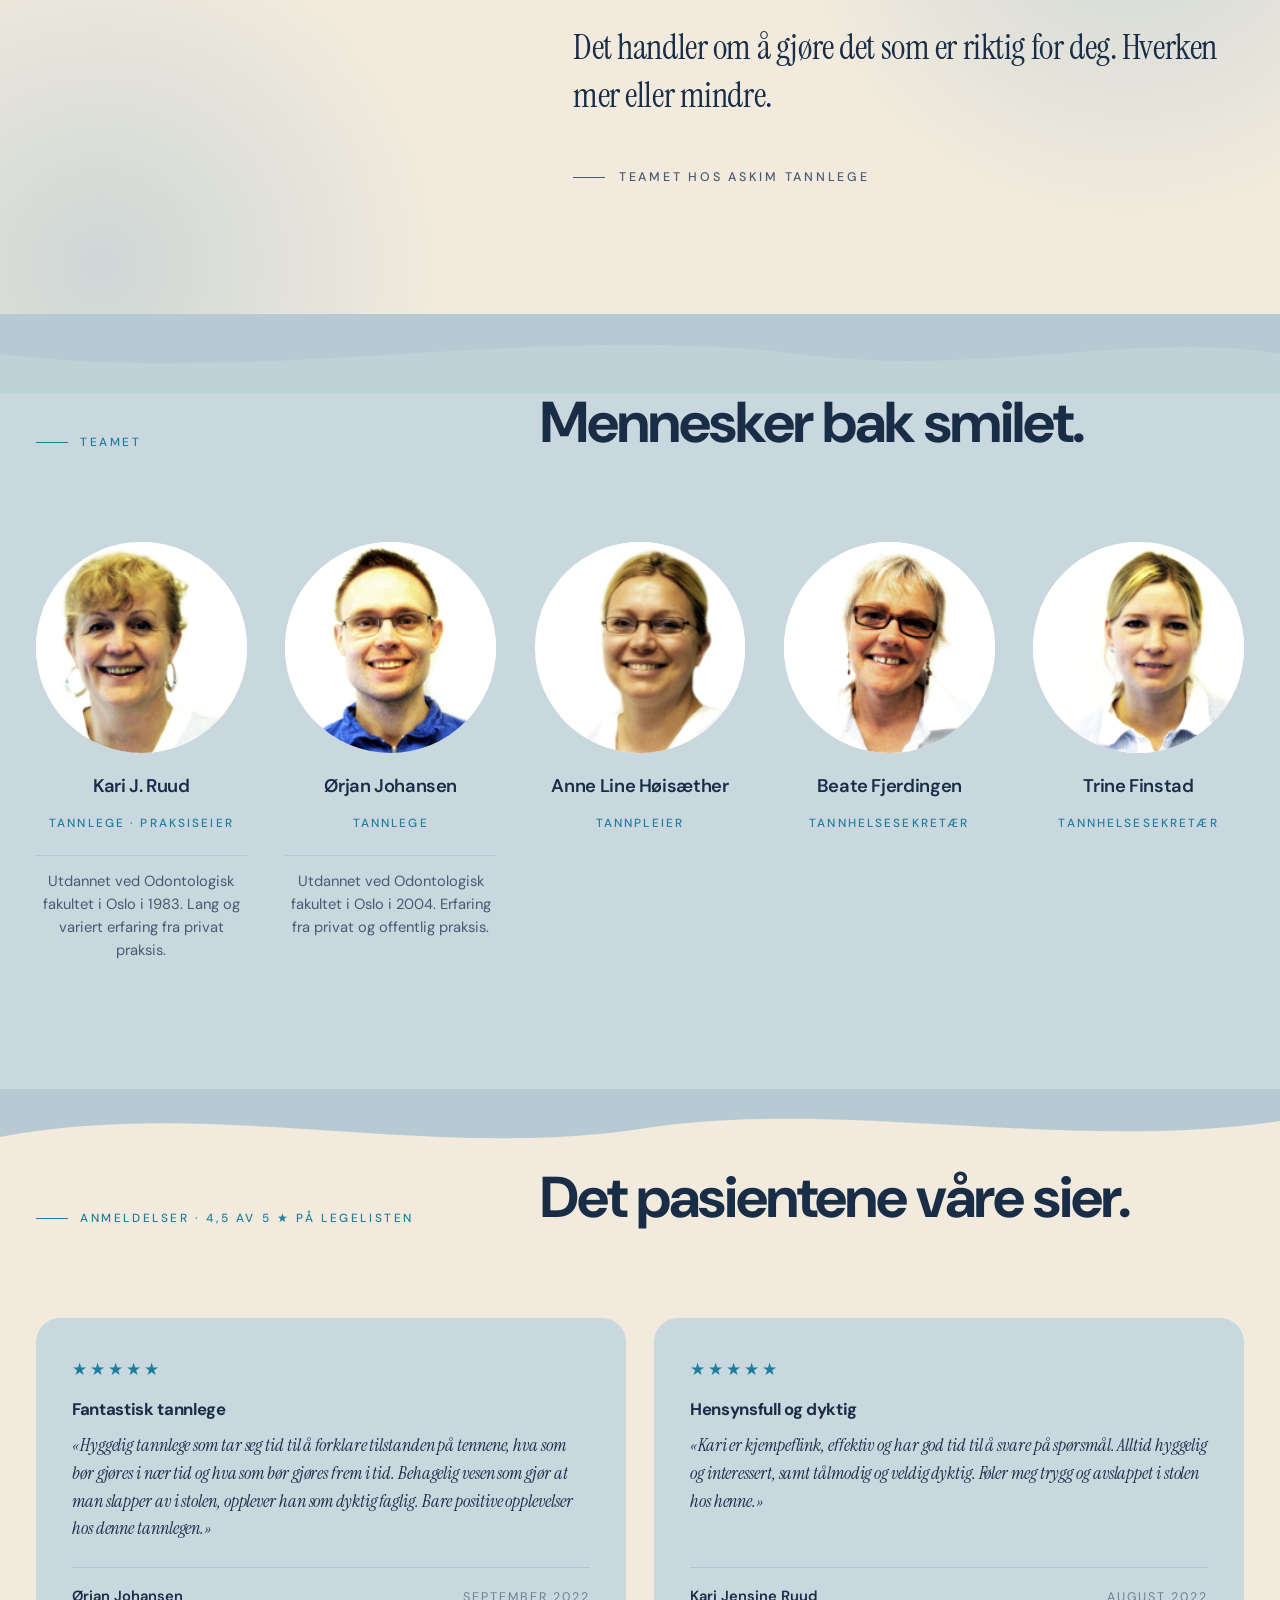
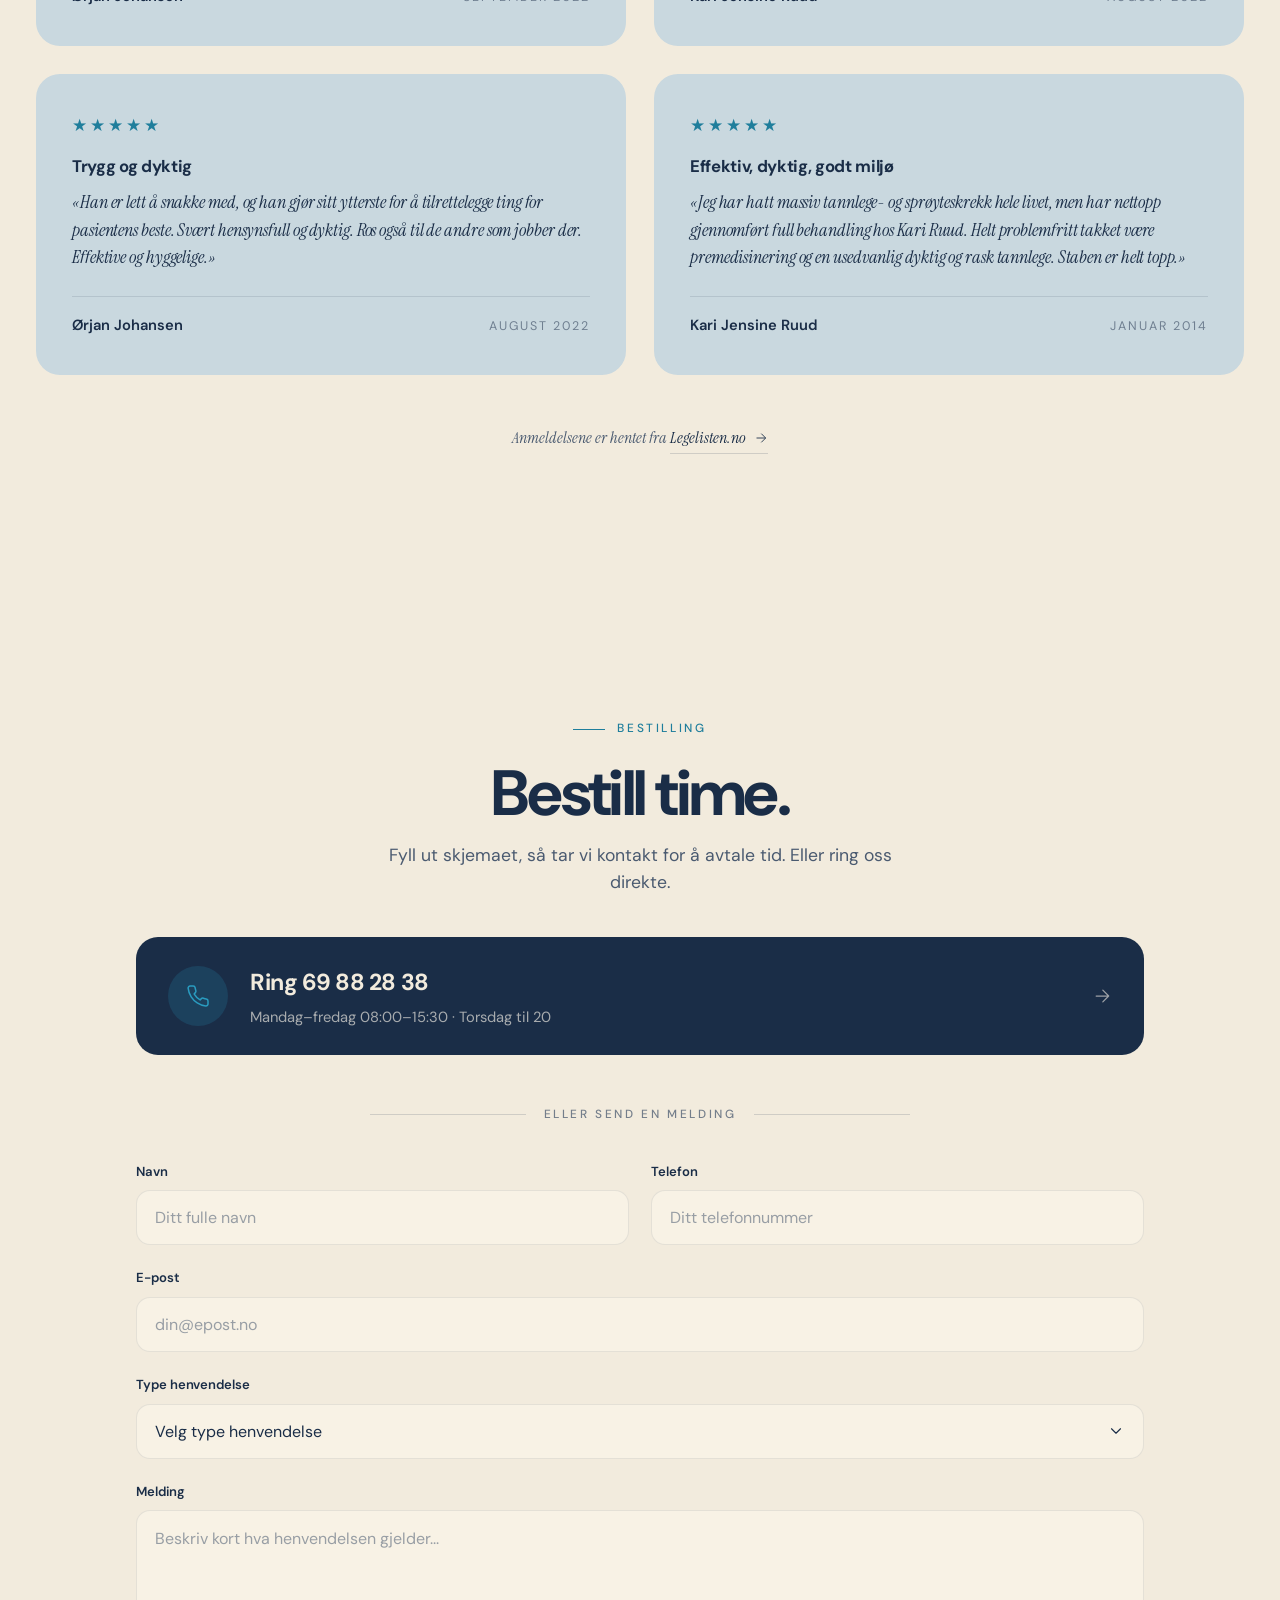
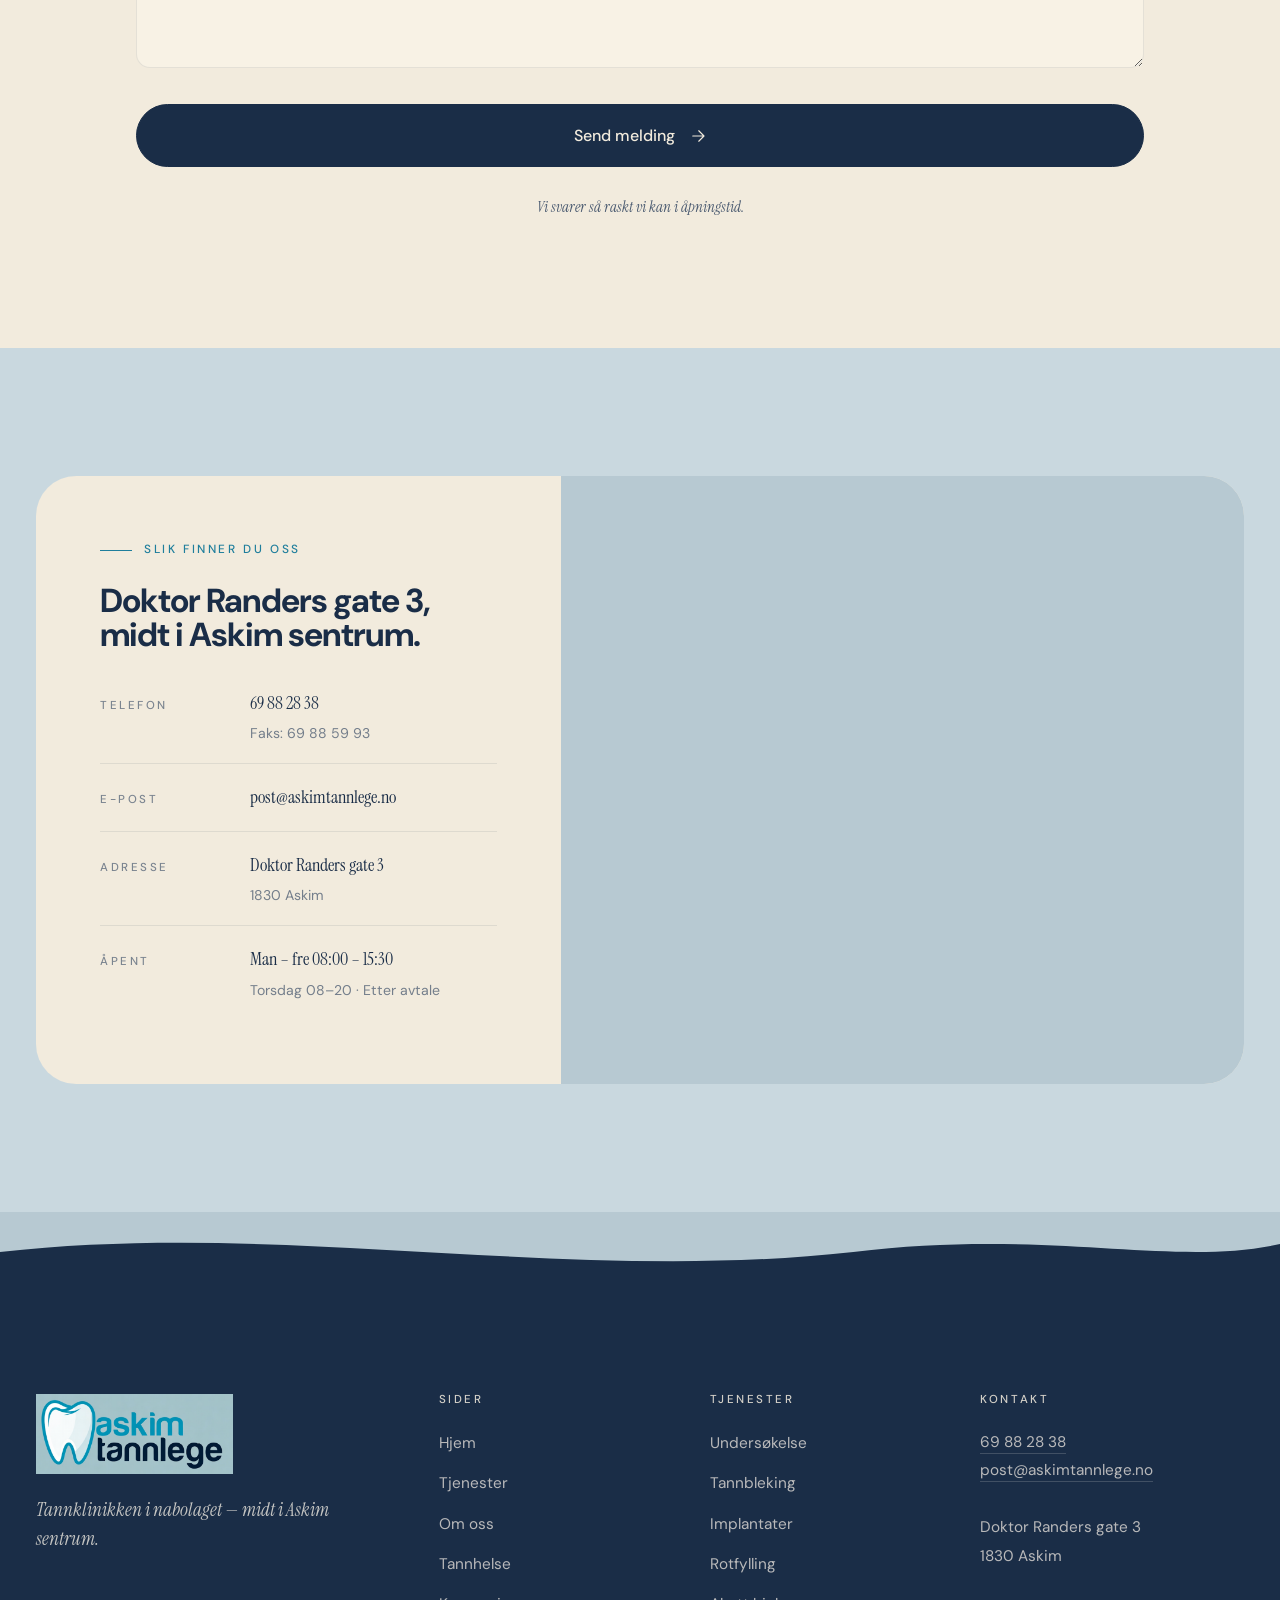
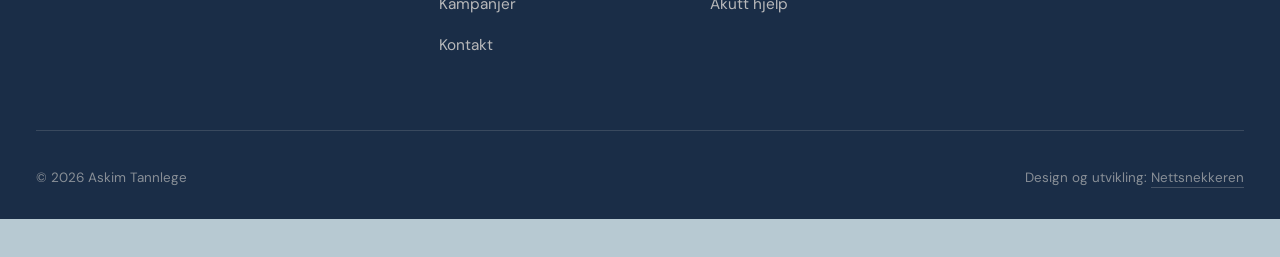
==== commit d4b6c8b2: "Update watermark to indicate it's removed on purchase Watermark now shows "Watermark fjernes ved kjø" ====
--- a/index.html
+++ b/index.html
@@ -495,6 +495,6 @@
 
   <script>document.getElementById('year').textContent = new Date().getFullYear();</script>
   <script src="assets/js/script.js"></script>
-  <aside class="watermark"><a href="https://nettsnekkeren.no" target="_blank" rel="noopener">Design &amp; utvikling: <strong>Nettsnekkeren</strong></a></aside>
+  <aside class="watermark">Watermark fjernes ved kjøp — <a href="mailto:sivertlund.dev@gmail.com">sivertlund.dev@gmail.com</a></aside>
 </body>
 </html>
